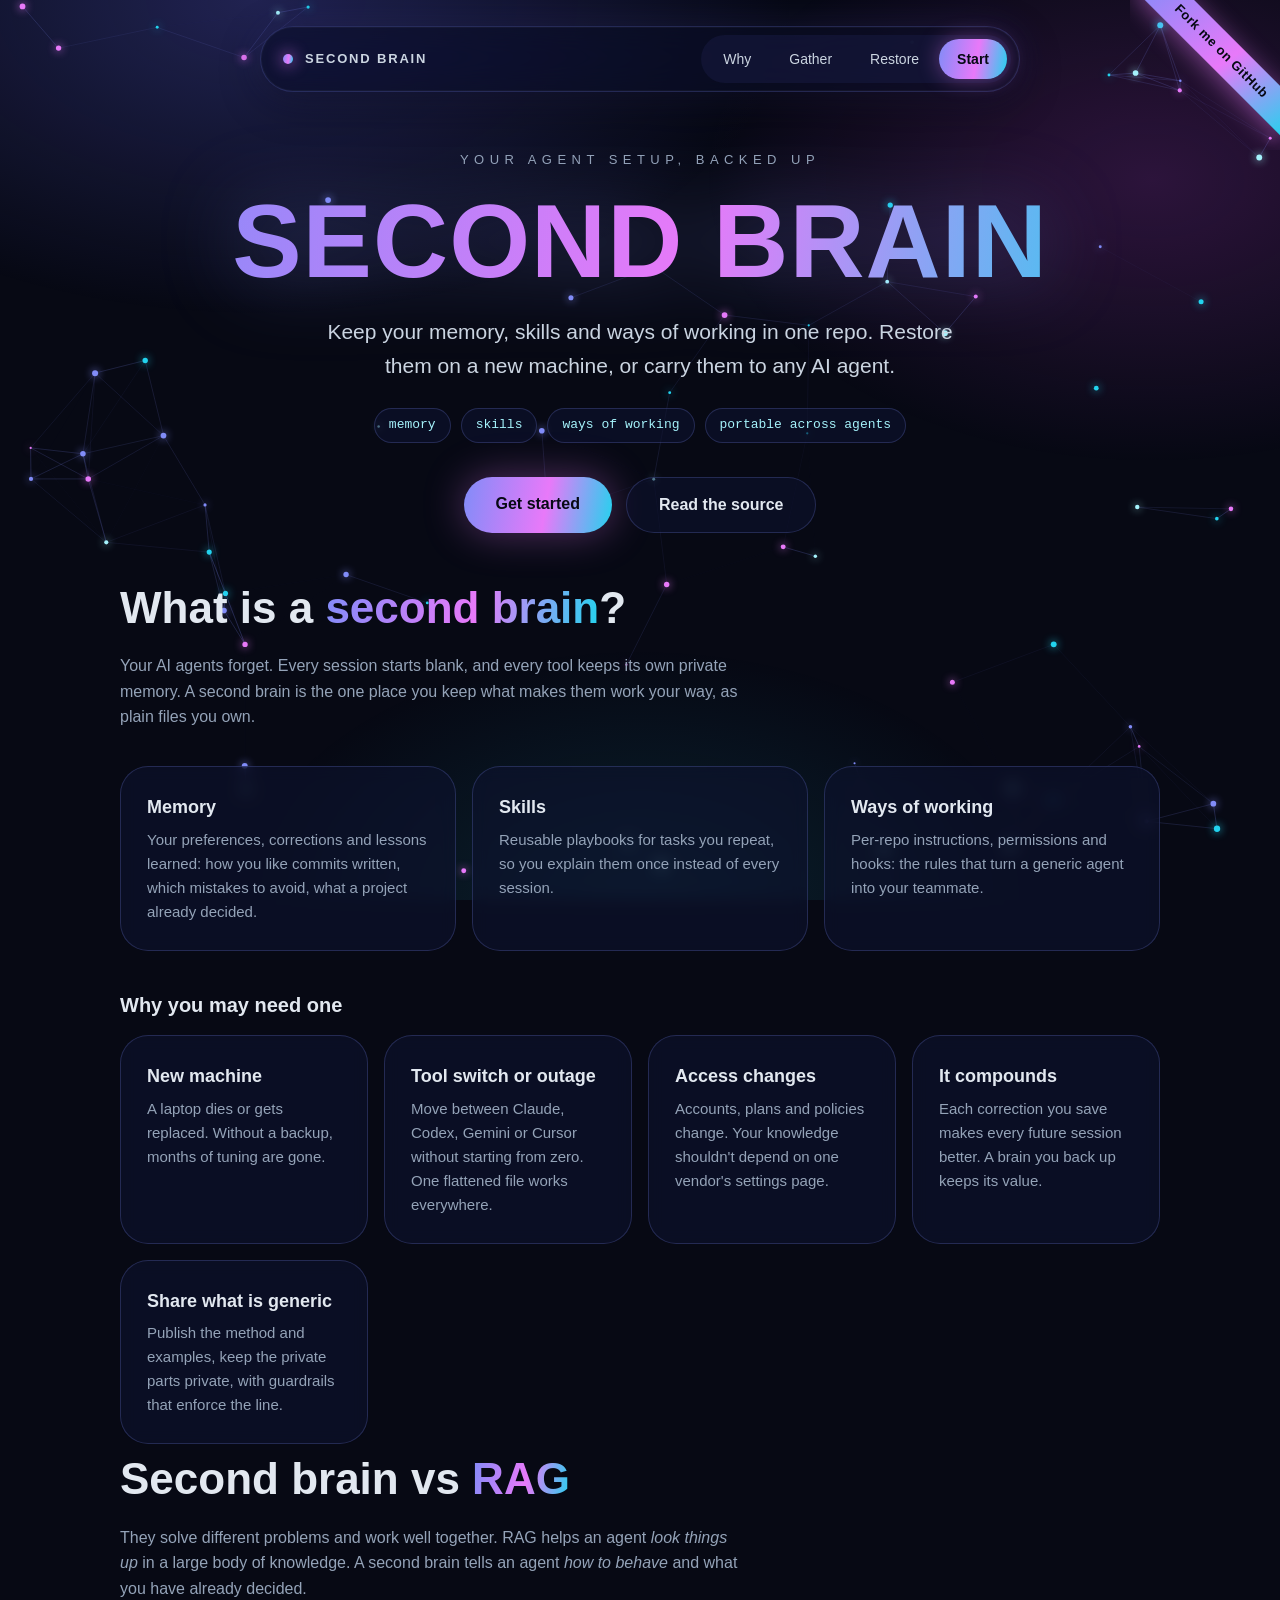
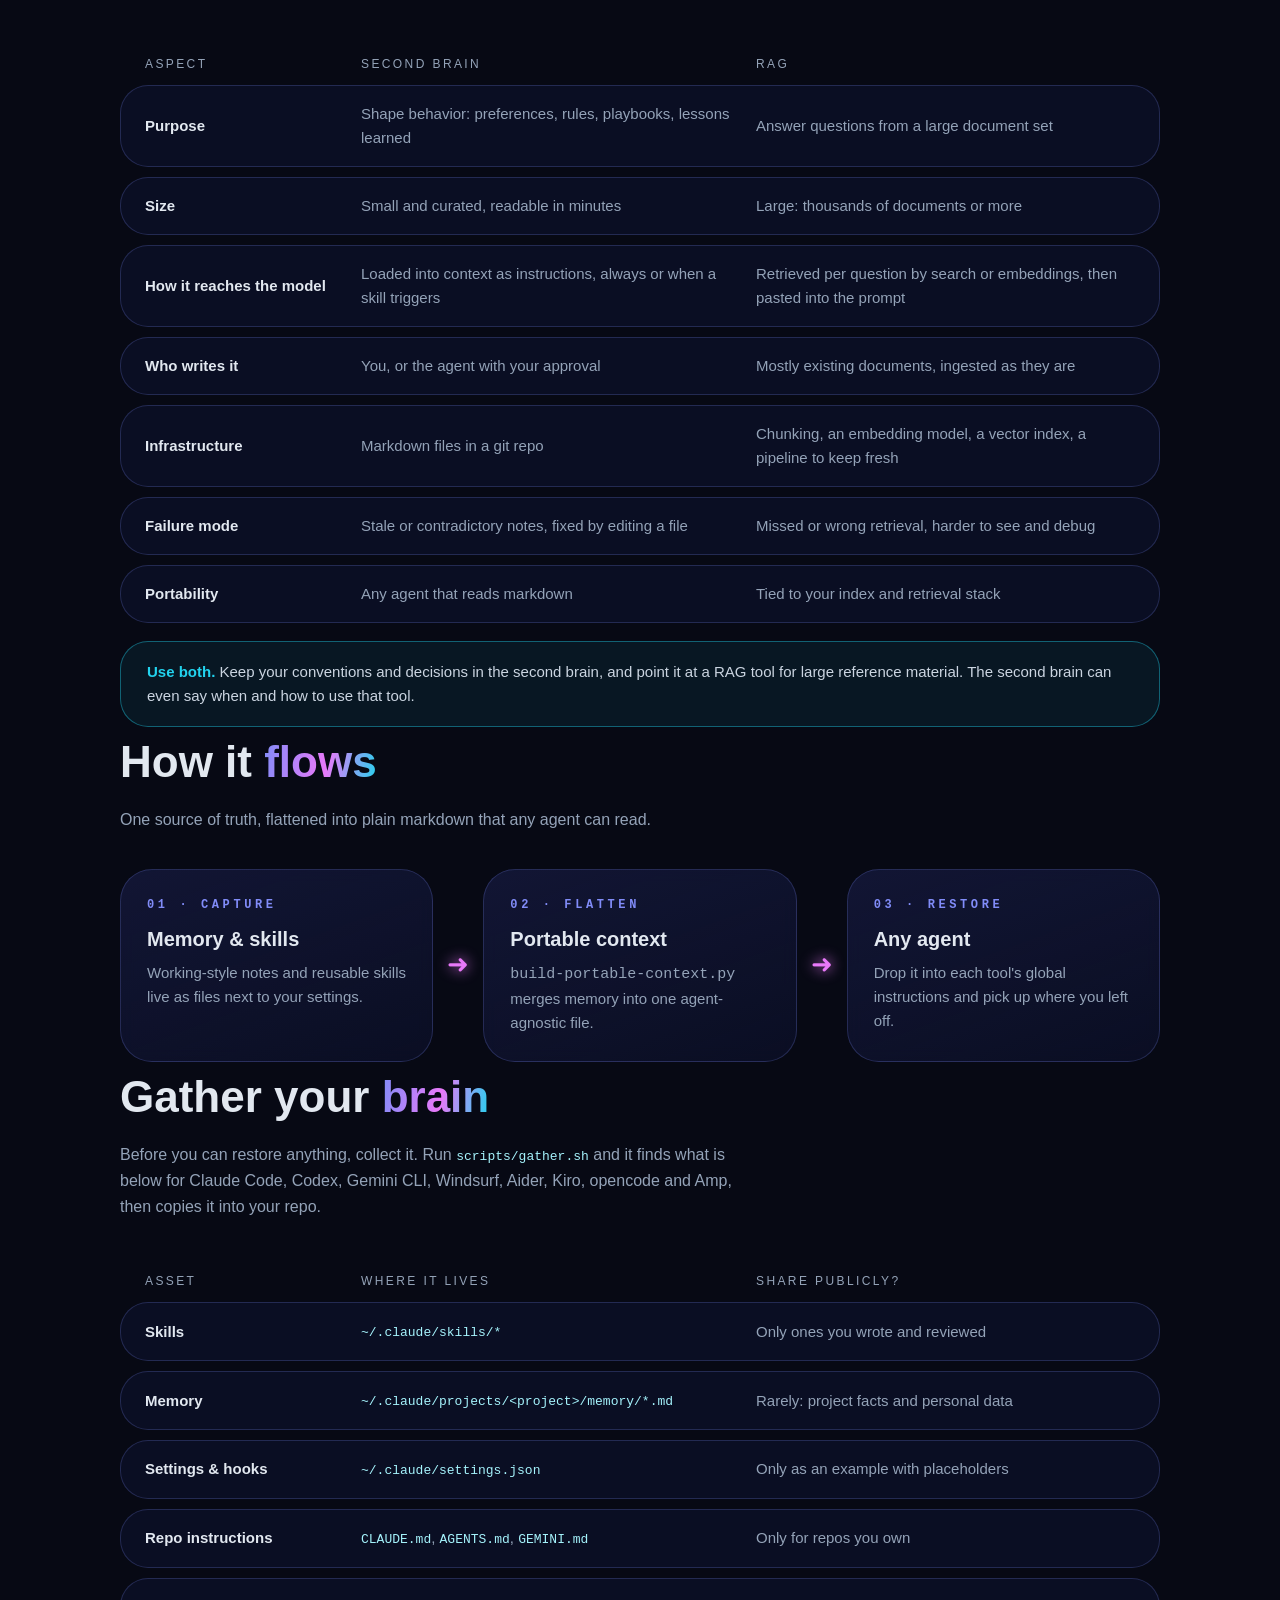
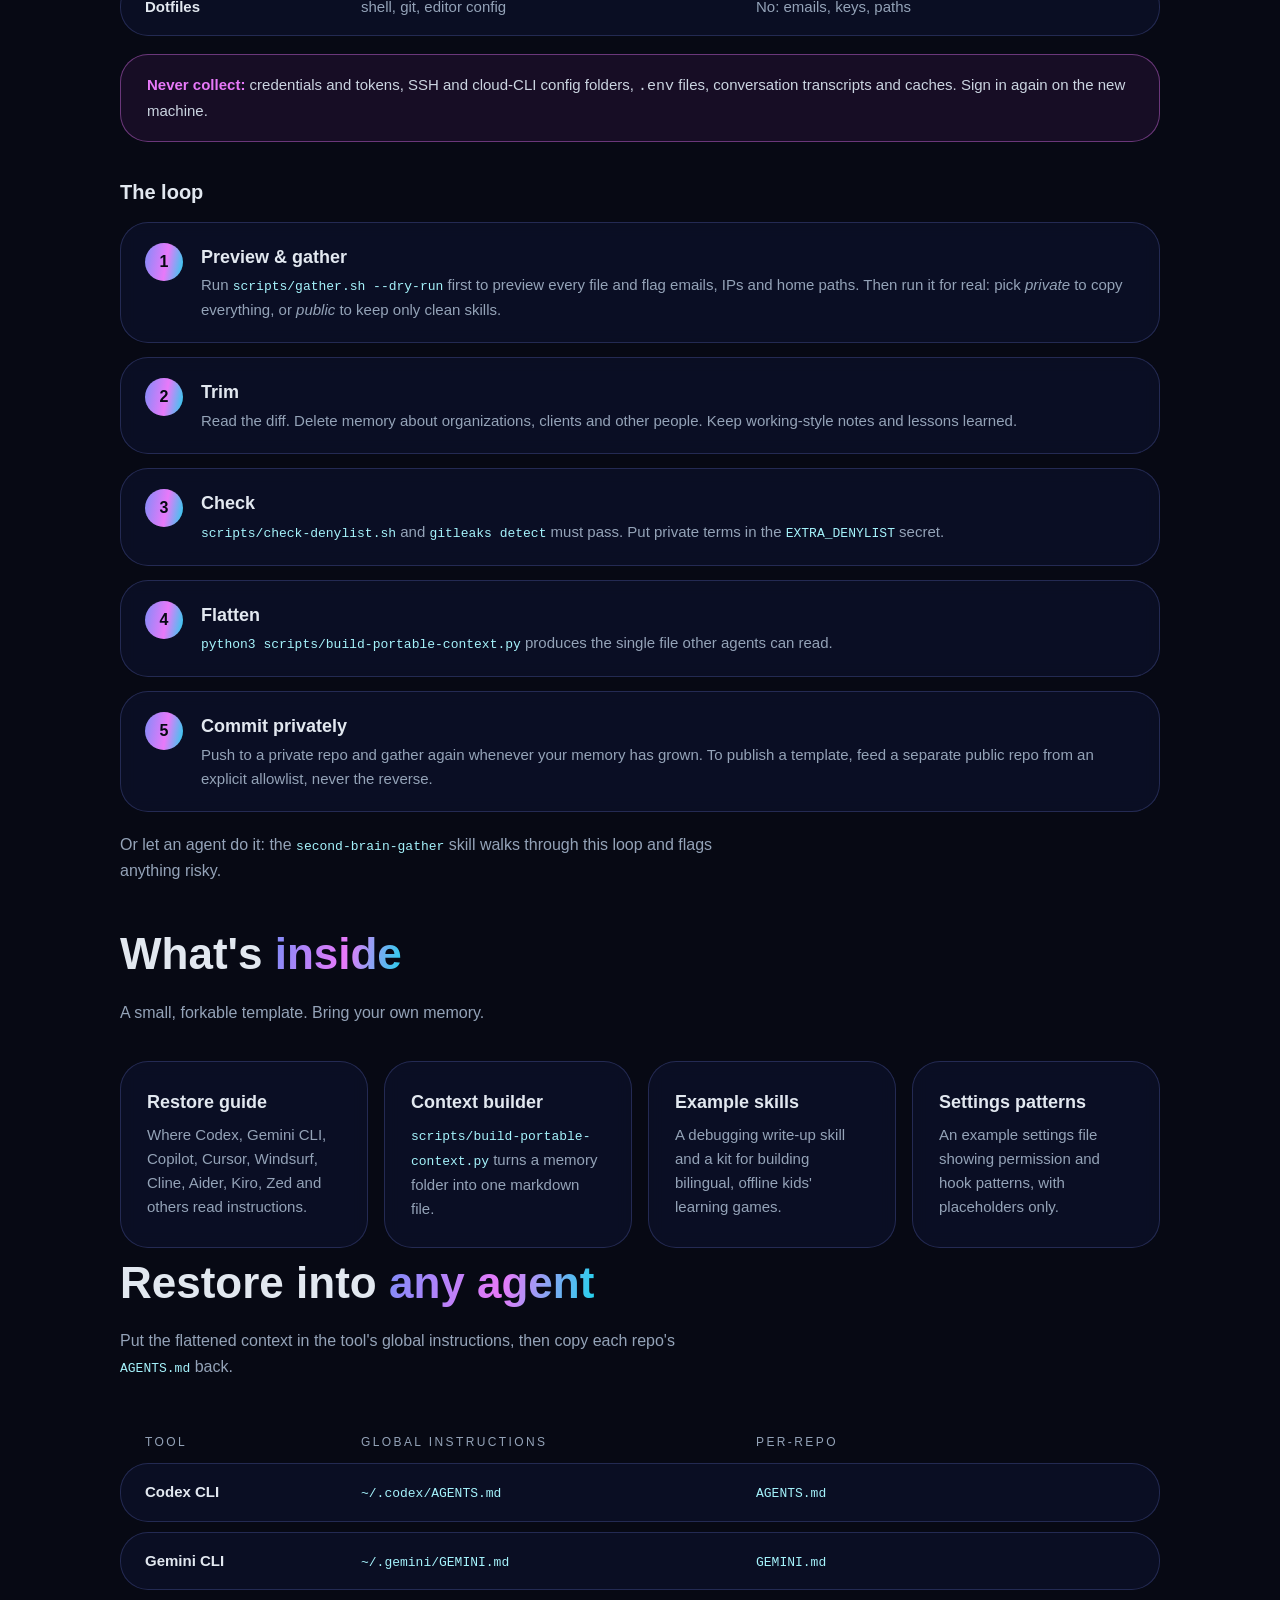
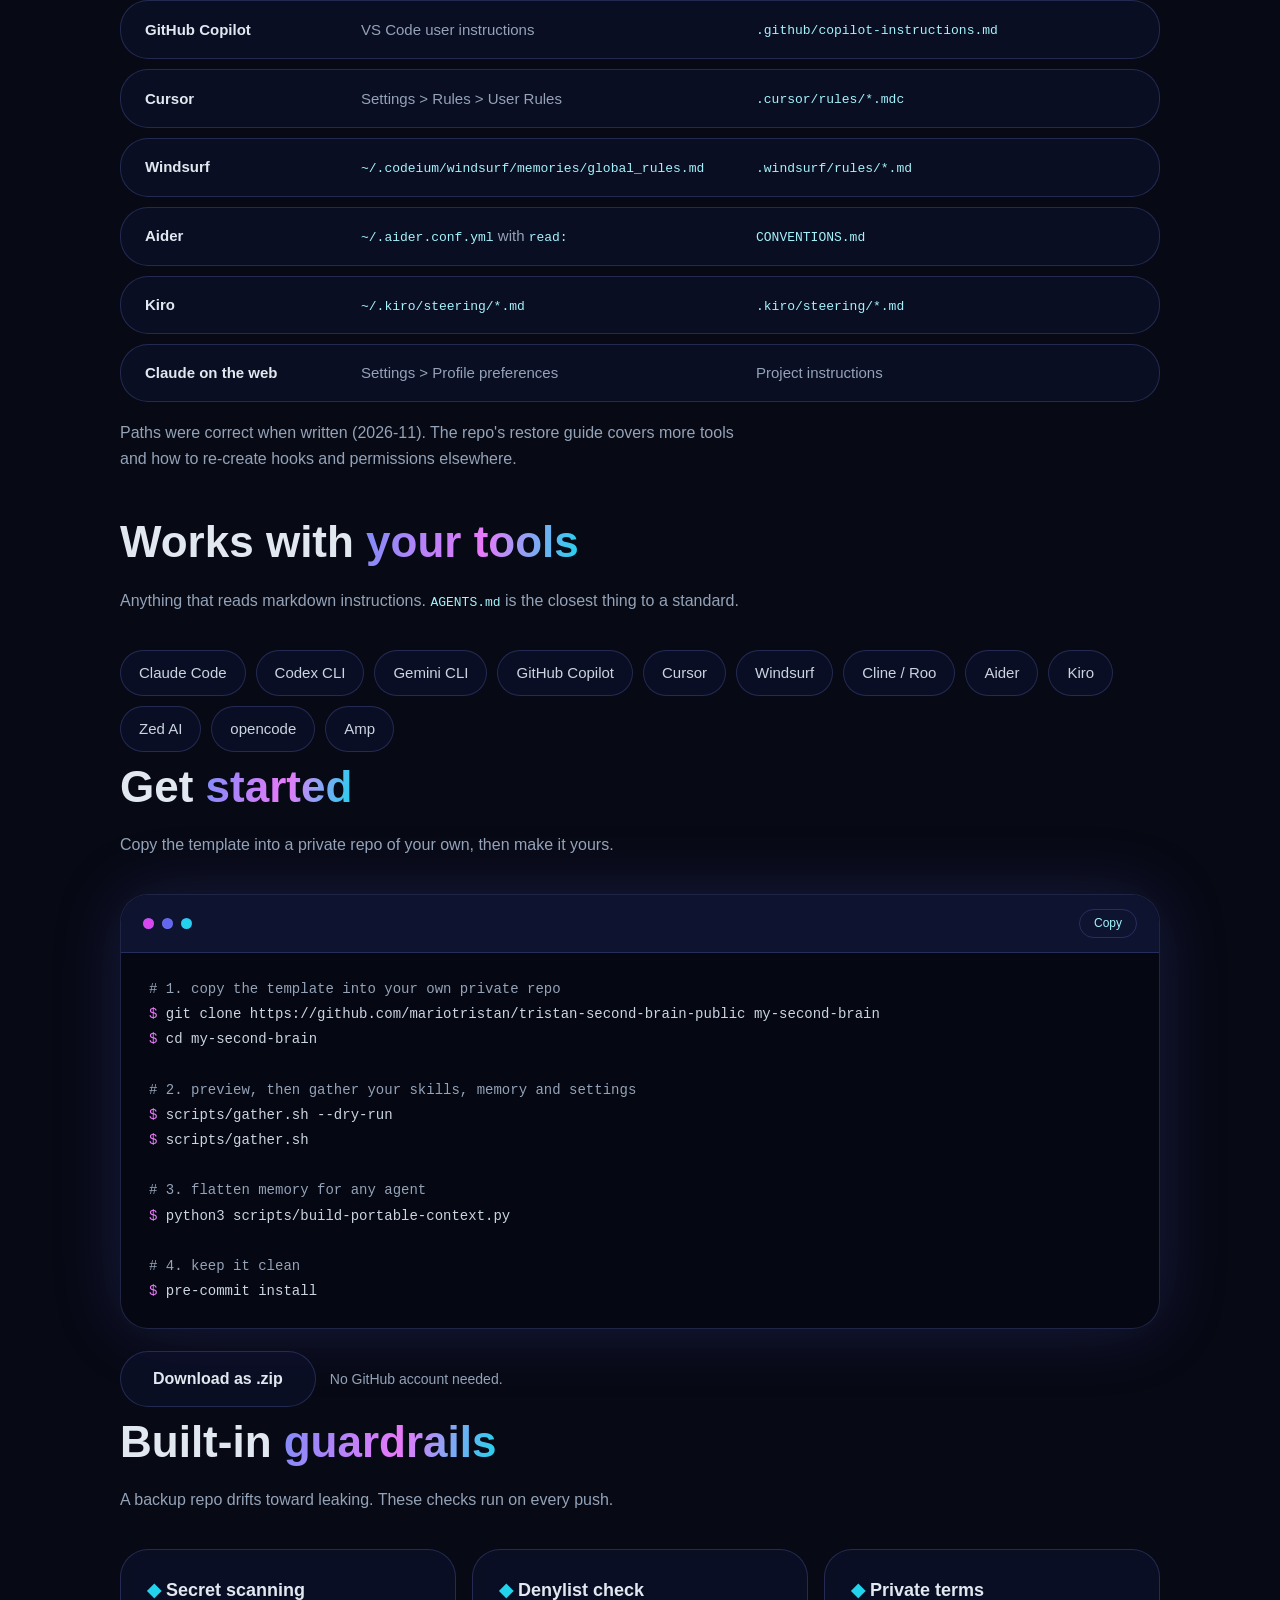
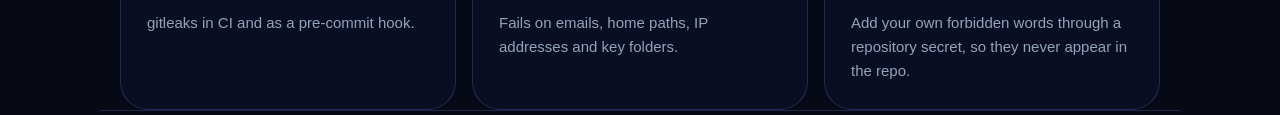
==== docs/index.html @ 106b53ff "Document second brain vs RAG Co-Authored-By: Claude Sonnet 5.5 <noreply@anthropic.com>" ====
<!doctype html>
<html lang="en">
<head>
<meta charset="utf-8">
<meta name="viewport" content="width=device-width, initial-scale=1">
<title>Second Brain</title>
<meta name="description" content="Back up and restore your AI-agent setup, and carry your memory, skills and ways of working across any agent.">
<link rel="icon" href="logo.svg">
<style>
:root{
  --bg:#070914; --panel:#0e1330; --panel-2:#14183a; --line:rgba(129,140,248,.22);
  --text:#e2e8f0; --muted:#94a3b8; --soft:#cbd5e1;
  --indigo:#818cf8; --indigo-d:#6366f1; --fuchsia:#e879f9; --fuchsia-d:#d946ef;
  --cyan:#22d3ee; --ice:#a5f3fc;
  --grad:linear-gradient(100deg,var(--indigo) 0%,var(--fuchsia) 55%,var(--cyan) 100%);
  --font:'SF Pro Display','Inter','Segoe UI',Helvetica,Arial,sans-serif;
  --mono:ui-monospace,'SF Mono','JetBrains Mono',Menlo,Consolas,monospace;
}
*{box-sizing:border-box;margin:0}
html{scroll-behavior:smooth;scroll-padding-top:96px}
body{background:var(--bg);color:var(--text);font-family:var(--font);line-height:1.6;overflow-x:hidden;-webkit-font-smoothing:antialiased}
#net{position:fixed;inset:0;width:100%;height:100%;z-index:0;pointer-events:none}
body::before{content:"";position:fixed;inset:0;z-index:0;pointer-events:none;
  background:radial-gradient(60% 50% at 20% 0%,rgba(99,102,241,.28),transparent 70%),
             radial-gradient(50% 45% at 90% 20%,rgba(217,70,239,.18),transparent 70%),
             radial-gradient(45% 40% at 50% 100%,rgba(34,211,238,.12),transparent 70%)}
main,header,footer{position:relative;z-index:1}
.wrap{max-width:1080px;margin:0 auto;padding:0 20px}
header.top{position:sticky;top:12px;z-index:30;padding:14px 20px 0;pointer-events:none}
nav{pointer-events:auto;max-width:760px;margin:0 auto;display:flex;justify-content:space-between;align-items:center;gap:8px;padding:8px 8px 8px 22px;
  border:1px solid var(--line);border-radius:999px;background:rgba(10,13,36,.62);backdrop-filter:blur(16px) saturate(1.4);-webkit-backdrop-filter:blur(16px) saturate(1.4);
  box-shadow:0 10px 40px rgba(0,0,0,.45),0 0 0 1px rgba(255,255,255,.03) inset,0 0 36px rgba(99,102,241,.18)}
nav .brand{display:flex;gap:12px;align-items:center;font-weight:700;letter-spacing:.14em;font-size:13px;color:var(--soft);text-decoration:none;text-transform:uppercase;white-space:nowrap}
nav .brand i{width:10px;height:10px;border-radius:50%;background:var(--grad);box-shadow:0 0 16px var(--fuchsia)}
nav .links{display:flex;gap:2px;align-items:center;padding:4px;border-radius:999px;background:rgba(20,24,58,.7)}
nav .links a{position:relative;font-size:14px;font-weight:500;color:var(--soft);text-decoration:none;padding:9px 18px;border-radius:999px;transition:color .2s,background .2s}
nav .links a:hover{color:var(--ice);background:rgba(129,140,248,.14)}
nav .links a[aria-current="true"]{color:#070914;font-weight:700;background:var(--grad);box-shadow:0 0 22px rgba(232,121,249,.4)}
.ribbon{position:absolute;top:0;right:0;width:150px;height:150px;overflow:hidden;z-index:40;pointer-events:none}
.ribbon a{pointer-events:auto;position:absolute;top:34px;right:-46px;width:210px;text-align:center;transform:rotate(45deg);padding:7px 0;
  background:var(--grad);color:#070914;font-size:13px;font-weight:800;letter-spacing:.04em;text-decoration:none;box-shadow:0 4px 24px rgba(232,121,249,.45);transition:filter .2s}
.ribbon a:hover{filter:brightness(1.12)}
.ribbon a:focus-visible{outline-offset:-4px}
@media (max-width:760px){.ribbon{width:110px;height:110px}.ribbon a{top:24px;right:-44px;width:160px;font-size:11px;padding:5px 0}
  header.top{padding-top:62px;top:8px}nav{padding-left:14px}nav .brand span{display:none}nav .links a{padding:8px 11px;font-size:13px}}
.hero{padding:70px 0 40px;text-align:center}
.eyebrow{font-size:13px;letter-spacing:.42em;color:var(--muted);text-transform:uppercase;font-weight:500}
h1{font-size:clamp(44px,9vw,104px);line-height:1;font-weight:800;letter-spacing:.01em;margin:18px 0 22px;
  background:var(--grad);-webkit-background-clip:text;background-clip:text;color:transparent;text-transform:uppercase;
  filter:drop-shadow(0 0 40px rgba(129,140,248,.35))}
.lede{max-width:640px;margin:0 auto;font-size:clamp(17px,2.2vw,21px);color:var(--soft)}
.chips{display:flex;flex-wrap:wrap;gap:10px;justify-content:center;margin:26px 0 34px}
.chips span{font-family:var(--mono);font-size:13px;color:var(--ice);padding:6px 14px;border:1px solid var(--line);border-radius:999px;background:rgba(14,19,48,.6)}
.btns{display:flex;gap:14px;justify-content:center;flex-wrap:wrap}
.btn{display:inline-block;padding:14px 32px;border-radius:999px;font-weight:700;text-decoration:none;font-size:16px;transition:.2s}
.btn.primary{background:var(--grad);color:#070914;box-shadow:0 0 40px rgba(232,121,249,.35)}
.btn.primary:hover{transform:translateY(-2px);box-shadow:0 0 60px rgba(232,121,249,.55)}
.btn.ghost{border:1px solid var(--line);color:var(--text);background:rgba(14,19,48,.55)}
.btn.ghost:hover{border-color:var(--indigo);transform:translateY(-2px)}
section{padding:70px 0}
h2{font-size:clamp(28px,4.5vw,44px);font-weight:800;margin-bottom:10px}
h2 em{font-style:normal;background:var(--grad);-webkit-background-clip:text;background-clip:text;color:transparent}
.sub{color:var(--muted);max-width:620px;margin-bottom:36px}
.flow{display:grid;grid-template-columns:1fr auto 1fr auto 1fr;gap:14px;align-items:stretch}
.node{padding:26px;border:1px solid var(--line);border-radius:32px;background:linear-gradient(160deg,rgba(20,24,58,.85),rgba(14,19,48,.55));backdrop-filter:blur(8px);position:relative}
.node b{display:block;font-size:12px;letter-spacing:.3em;color:var(--indigo);margin-bottom:8px;font-family:var(--mono)}
.node h3{font-size:20px;margin-bottom:6px}
.node p{color:var(--muted);font-size:15px}
.arrow{align-self:center;color:var(--fuchsia);font-size:26px;text-shadow:0 0 14px var(--fuchsia)}
.grid{display:grid;grid-template-columns:repeat(auto-fit,minmax(240px,1fr));gap:16px}
.card{padding:26px;border:1px solid var(--line);border-radius:28px;background:rgba(14,19,48,.6);backdrop-filter:blur(8px);transition:.25s;position:relative;overflow:hidden}
.card::after{content:"";position:absolute;inset:0;background:radial-gradient(240px 120px at var(--mx,50%) var(--my,0%),rgba(232,121,249,.16),transparent 70%);opacity:0;transition:.25s}
.card:hover{transform:translateY(-4px);border-color:rgba(232,121,249,.5)}
.card:hover::after{opacity:1}
.card h3{font-size:18px;margin-bottom:6px}
.card p{color:var(--muted);font-size:15px;position:relative;z-index:1}
.card code{font-family:var(--mono);font-size:13px;color:var(--ice)}
.agents{display:flex;flex-wrap:wrap;gap:10px}
.agents span{padding:10px 18px;border-radius:999px;border:1px solid var(--line);background:rgba(14,19,48,.6);font-size:15px;color:var(--soft);transition:.2s}
.agents span:hover{border-color:var(--cyan);color:var(--ice);box-shadow:0 0 22px rgba(34,211,238,.25)}
.term{border:1px solid var(--line);border-radius:28px;background:#050712;overflow:hidden;box-shadow:0 0 70px rgba(99,102,241,.2)}
.term .bar{display:flex;gap:8px;align-items:center;padding:14px 22px;border-bottom:1px solid var(--line);background:var(--panel)}
.term .bar i{width:11px;height:11px;border-radius:50%;background:var(--panel-2);border:1px solid var(--line)}
.term .bar i:nth-child(1){background:var(--fuchsia-d)}.term .bar i:nth-child(2){background:var(--indigo-d)}.term .bar i:nth-child(3){background:var(--cyan)}
.term .bar button{margin-left:auto;font:inherit;font-size:12px;color:var(--ice);background:none;border:1px solid var(--line);border-radius:999px;padding:4px 14px;cursor:pointer}
.term .bar button:hover{border-color:var(--cyan)}
pre{font-family:var(--mono);font-size:14px;padding:24px 28px;overflow-x:auto;color:var(--soft);line-height:1.8}
pre .c{color:#94a3b8}pre .p{color:var(--fuchsia);user-select:none}
.guard{display:grid;grid-template-columns:repeat(auto-fit,minmax(220px,1fr));gap:16px}
.guard .card h3::before{content:"◆ ";color:var(--cyan)}
.steps{display:grid;gap:14px;counter-reset:s}
.step{display:flex;gap:18px;align-items:flex-start;padding:20px 24px;border:1px solid var(--line);border-radius:28px;background:rgba(14,19,48,.6);backdrop-filter:blur(8px)}
.step::before{counter-increment:s;content:counter(s);flex:none;width:38px;height:38px;border-radius:50%;display:grid;place-items:center;font-weight:800;color:#070914;background:var(--grad)}
.step h3{font-size:18px;margin-bottom:2px}.step p{color:var(--muted);font-size:15px}
.step code,.rows code,.sub code{font-family:var(--mono);font-size:13px;color:var(--ice)}
.rows{display:grid;gap:10px}
.row{display:grid;grid-template-columns:200px 1fr 1fr;gap:16px;padding:16px 24px;border:1px solid var(--line);border-radius:28px;background:rgba(14,19,48,.55);font-size:15px;align-items:center}
.row.head{background:none;border-color:transparent;color:var(--muted);font-size:12px;letter-spacing:.2em;text-transform:uppercase;padding-bottom:0}
.row b{color:var(--text)}.row span{color:var(--muted)}
.never{margin-top:18px;padding:18px 26px;border-radius:28px;border:1px solid rgba(232,121,249,.4);background:rgba(217,70,239,.08);color:var(--soft);font-size:15px}
.never b{color:var(--fuchsia)}
.dl{margin-top:22px;display:flex;gap:14px;flex-wrap:wrap;align-items:center;color:var(--muted);font-size:14px}
@media (max-width:760px){.row{grid-template-columns:1fr;gap:4px}.row.head{display:none}}
a:focus-visible,button:focus-visible,pre:focus-visible{outline:3px solid var(--ice);outline-offset:3px;border-radius:12px}
.skip{position:absolute;left:16px;top:-80px;z-index:10;padding:12px 22px;border-radius:999px;background:var(--ice);color:#070914;font-weight:700;text-decoration:none}
.skip:focus{top:16px}
.sr{position:absolute;width:1px;height:1px;overflow:hidden;clip:rect(0 0 0 0);white-space:nowrap}
@media (forced-colors:active){h1,h2 em,.btn.primary{background:none;color:CanvasText;-webkit-text-fill-color:currentColor;forced-color-adjust:auto}.btn,.card,.node,.step,.row,.term{border:1px solid CanvasText}}
footer{padding:50px 0 70px;text-align:center;color:var(--muted);font-size:14px;border-top:1px solid var(--line);margin-top:30px}
footer a{color:var(--ice)}
.reveal{opacity:0;transform:translateY(24px);transition:opacity .7s,transform .7s}
.reveal.in{opacity:1;transform:none}
@media (max-width:760px){.flow{grid-template-columns:1fr}.arrow{transform:rotate(90deg);justify-self:center}.hero{padding-top:40px}}
@media (prefers-reduced-motion:reduce){*{transition:none!important;animation:none!important}.reveal{opacity:1;transform:none}html{scroll-behavior:auto}}
</style>
<noscript><style>.reveal{opacity:1;transform:none}</style></noscript>
</head>
<body>
<a class="skip" href="#top">Skip to content</a>
<canvas id="net" aria-hidden="true"></canvas>

<div class="ribbon"><a href="https://github.com/mariotristan/tristan-second-brain-public" aria-label="Fork me on GitHub">Fork me on GitHub</a></div>
<header class="top">
  <nav aria-label="Primary">
    <a class="brand" href="#top"><i></i><span>Second Brain</span></a>
    <div class="links"><a href="#why">Why</a><a href="#gather">Gather</a><a href="#restore">Restore</a><a href="#start">Start</a></div>
  </nav>
</header>

<main id="top" tabindex="-1">
  <div class="wrap hero">
    <div class="eyebrow">Your agent setup, backed up</div>
    <h1>Second Brain</h1>
    <p class="lede">Keep your memory, skills and ways of working in one repo. Restore them on a new machine, or carry them to any AI agent.</p>
    <div class="chips"><span>memory</span><span>skills</span><span>ways of working</span><span>portable across agents</span></div>
    <div class="btns">
      <a class="btn primary" href="#start">Get started</a>
      <a class="btn ghost" href="https://github.com/mariotristan/tristan-second-brain-public">Read the source</a>
    </div>
  </div>

  <section class="wrap reveal" id="why" aria-labelledby="h-1">
    <h2 id="h-1">What is a <em>second brain</em>?</h2>
    <p class="sub">Your AI agents forget. Every session starts blank, and every tool keeps its own private memory. A second brain is the one place you keep what makes them work your way, as plain files you own.</p>
    <div class="grid">
      <div class="card"><h3>Memory</h3><p>Your preferences, corrections and lessons learned: how you like commits written, which mistakes to avoid, what a project already decided.</p></div>
      <div class="card"><h3>Skills</h3><p>Reusable playbooks for tasks you repeat, so you explain them once instead of every session.</p></div>
      <div class="card"><h3>Ways of working</h3><p>Per-repo instructions, permissions and hooks: the rules that turn a generic agent into your teammate.</p></div>
    </div>
    <h3 style="margin:38px 0 14px;font-size:20px">Why you may need one</h3>
    <div class="grid">
      <div class="card"><h3>New machine</h3><p>A laptop dies or gets replaced. Without a backup, months of tuning are gone.</p></div>
      <div class="card"><h3>Tool switch or outage</h3><p>Move between Claude, Codex, Gemini or Cursor without starting from zero. One flattened file works everywhere.</p></div>
      <div class="card"><h3>Access changes</h3><p>Accounts, plans and policies change. Your knowledge shouldn't depend on one vendor's settings page.</p></div>
      <div class="card"><h3>It compounds</h3><p>Each correction you save makes every future session better. A brain you back up keeps its value.</p></div>
      <div class="card"><h3>Share what is generic</h3><p>Publish the method and examples, keep the private parts private, with guardrails that enforce the line.</p></div>
    </div>
  </section>

  <section class="wrap reveal" id="rag" aria-labelledby="h-rag">
    <h2 id="h-rag">Second brain vs <em>RAG</em></h2>
    <p class="sub">They solve different problems and work well together. RAG helps an agent <em>look things up</em> in a large body of knowledge. A second brain tells an agent <em>how to behave</em> and what you have already decided.</p>
    <div class="rows" role="table" aria-label="Second brain compared with RAG">
      <div class="row head" role="row"><div role="columnheader">Aspect</div><div role="columnheader">Second brain</div><div role="columnheader">RAG</div></div>
      <div class="row" role="row"><b role="cell">Purpose</b><span role="cell">Shape behavior: preferences, rules, playbooks, lessons learned</span><span role="cell">Answer questions from a large document set</span></div>
      <div class="row" role="row"><b role="cell">Size</b><span role="cell">Small and curated, readable in minutes</span><span role="cell">Large: thousands of documents or more</span></div>
      <div class="row" role="row"><b role="cell">How it reaches the model</b><span role="cell">Loaded into context as instructions, always or when a skill triggers</span><span role="cell">Retrieved per question by search or embeddings, then pasted into the prompt</span></div>
      <div class="row" role="row"><b role="cell">Who writes it</b><span role="cell">You, or the agent with your approval</span><span role="cell">Mostly existing documents, ingested as they are</span></div>
      <div class="row" role="row"><b role="cell">Infrastructure</b><span role="cell">Markdown files in a git repo</span><span role="cell">Chunking, an embedding model, a vector index, a pipeline to keep fresh</span></div>
      <div class="row" role="row"><b role="cell">Failure mode</b><span role="cell">Stale or contradictory notes, fixed by editing a file</span><span role="cell">Missed or wrong retrieval, harder to see and debug</span></div>
      <div class="row" role="row"><b role="cell">Portability</b><span role="cell">Any agent that reads markdown</span><span role="cell">Tied to your index and retrieval stack</span></div>
    </div>
    <div class="never" style="border-color:rgba(34,211,238,.4);background:rgba(34,211,238,.07)"><b style="color:var(--cyan)">Use both.</b> Keep your conventions and decisions in the second brain, and point it at a RAG tool for large reference material. The second brain can even say when and how to use that tool.</div>
  </section>

  <section class="wrap reveal" aria-labelledby="h-2">
    <h2 id="h-2">How it <em>flows</em></h2>
    <p class="sub">One source of truth, flattened into plain markdown that any agent can read.</p>
    <div class="flow">
      <div class="node"><b>01 · CAPTURE</b><h3>Memory &amp; skills</h3><p>Working-style notes and reusable skills live as files next to your settings.</p></div>
      <div class="arrow" aria-hidden="true">➜</div>
      <div class="node"><b>02 · FLATTEN</b><h3>Portable context</h3><p><code>build-portable-context.py</code> merges memory into one agent-agnostic file.</p></div>
      <div class="arrow" aria-hidden="true">➜</div>
      <div class="node"><b>03 · RESTORE</b><h3>Any agent</h3><p>Drop it into each tool's global instructions and pick up where you left off.</p></div>
    </div>
  </section>

  <section class="wrap reveal" id="gather" aria-labelledby="h-3">
    <h2 id="h-3">Gather your <em>brain</em></h2>
    <p class="sub">Before you can restore anything, collect it. Run <code>scripts/gather.sh</code> and it finds what is below for Claude Code, Codex, Gemini CLI, Windsurf, Aider, Kiro, opencode and Amp, then copies it into your repo.</p>
    <div class="rows" role="table" aria-label="What to collect, where it lives, and whether to share it">
      <div class="row head" role="row"><div role="columnheader">Asset</div><div role="columnheader">Where it lives</div><div role="columnheader">Share publicly?</div></div>
      <div class="row" role="row"><b role="cell">Skills</b><span role="cell"><code>~/.claude/skills/*</code></span><span role="cell">Only ones you wrote and reviewed</span></div>
      <div class="row" role="row"><b role="cell">Memory</b><span role="cell"><code>~/.claude/projects/&lt;project&gt;/memory/*.md</code></span><span role="cell">Rarely: project facts and personal data</span></div>
      <div class="row" role="row"><b role="cell">Settings &amp; hooks</b><span role="cell"><code>~/.claude/settings.json</code></span><span role="cell">Only as an example with placeholders</span></div>
      <div class="row" role="row"><b role="cell">Repo instructions</b><span role="cell"><code>CLAUDE.md</code>, <code>AGENTS.md</code>, <code>GEMINI.md</code></span><span role="cell">Only for repos you own</span></div>
      <div class="row" role="row"><b role="cell">Dotfiles</b><span role="cell">shell, git, editor config</span><span role="cell">No: emails, keys, paths</span></div>
    </div>
    <div class="never"><b>Never collect:</b> credentials and tokens, SSH and cloud-CLI config folders, <code>.env</code> files, conversation transcripts and caches. Sign in again on the new machine.</div>
    <h3 style="margin:34px 0 14px;font-size:20px">The loop</h3>
    <div class="steps">
      <div class="step"><div><h3>Preview &amp; gather</h3><p>Run <code>scripts/gather.sh --dry-run</code> first to preview every file and flag emails, IPs and home paths. Then run it for real: pick <em>private</em> to copy everything, or <em>public</em> to keep only clean skills.</p></div></div>
      <div class="step"><div><h3>Trim</h3><p>Read the diff. Delete memory about organizations, clients and other people. Keep working-style notes and lessons learned.</p></div></div>
      <div class="step"><div><h3>Check</h3><p><code>scripts/check-denylist.sh</code> and <code>gitleaks detect</code> must pass. Put private terms in the <code>EXTRA_DENYLIST</code> secret.</p></div></div>
      <div class="step"><div><h3>Flatten</h3><p><code>python3 scripts/build-portable-context.py</code> produces the single file other agents can read.</p></div></div>
      <div class="step"><div><h3>Commit privately</h3><p>Push to a private repo and gather again whenever your memory has grown. To publish a template, feed a separate public repo from an explicit allowlist, never the reverse.</p></div></div>
    </div>
    <p class="sub" style="margin-top:20px">Or let an agent do it: the <code>second-brain-gather</code> skill walks through this loop and flags anything risky.</p>
  </section>

  <section class="wrap reveal" aria-labelledby="h-4">
    <h2 id="h-4">What's <em>inside</em></h2>
    <p class="sub">A small, forkable template. Bring your own memory.</p>
    <div class="grid">
      <div class="card"><h3>Restore guide</h3><p>Where Codex, Gemini CLI, Copilot, Cursor, Windsurf, Cline, Aider, Kiro, Zed and others read instructions.</p></div>
      <div class="card"><h3>Context builder</h3><p><code>scripts/build-portable-context.py</code> turns a memory folder into one markdown file.</p></div>
      <div class="card"><h3>Example skills</h3><p>A debugging write-up skill and a kit for building bilingual, offline kids' learning games.</p></div>
      <div class="card"><h3>Settings patterns</h3><p>An example settings file showing permission and hook patterns, with placeholders only.</p></div>
    </div>
  </section>

  <section class="wrap reveal" id="restore" aria-labelledby="h-5">
    <h2 id="h-5">Restore into <em>any agent</em></h2>
    <p class="sub">Put the flattened context in the tool's global instructions, then copy each repo's <code>AGENTS.md</code> back.</p>
    <div class="rows" role="table" aria-label="Where each tool reads instructions">
      <div class="row head" role="row"><div role="columnheader">Tool</div><div role="columnheader">Global instructions</div><div role="columnheader">Per-repo</div></div>
      <div class="row" role="row"><b role="cell">Codex CLI</b><span role="cell"><code>~/.codex/AGENTS.md</code></span><span role="cell"><code>AGENTS.md</code></span></div>
      <div class="row" role="row"><b role="cell">Gemini CLI</b><span role="cell"><code>~/.gemini/GEMINI.md</code></span><span role="cell"><code>GEMINI.md</code></span></div>
      <div class="row" role="row"><b role="cell">GitHub Copilot</b><span role="cell">VS Code user instructions</span><span role="cell"><code>.github/copilot-instructions.md</code></span></div>
      <div class="row" role="row"><b role="cell">Cursor</b><span role="cell">Settings &gt; Rules &gt; User Rules</span><span role="cell"><code>.cursor/rules/*.mdc</code></span></div>
      <div class="row" role="row"><b role="cell">Windsurf</b><span role="cell"><code>~/.codeium/windsurf/memories/global_rules.md</code></span><span role="cell"><code>.windsurf/rules/*.md</code></span></div>
      <div class="row" role="row"><b role="cell">Aider</b><span role="cell"><code>~/.aider.conf.yml</code> with <code>read:</code></span><span role="cell"><code>CONVENTIONS.md</code></span></div>
      <div class="row" role="row"><b role="cell">Kiro</b><span role="cell"><code>~/.kiro/steering/*.md</code></span><span role="cell"><code>.kiro/steering/*.md</code></span></div>
      <div class="row" role="row"><b role="cell">Claude on the web</b><span role="cell">Settings &gt; Profile preferences</span><span role="cell">Project instructions</span></div>
    </div>
    <p class="sub" style="margin-top:18px">Paths were correct when written (2026-11). The repo's restore guide covers more tools and how to re-create hooks and permissions elsewhere.</p>
  </section>

  <section class="wrap reveal" aria-labelledby="h-6">
    <h2 id="h-6">Works with <em>your tools</em></h2>
    <p class="sub">Anything that reads markdown instructions. <code style="font-family:var(--mono);color:var(--ice)">AGENTS.md</code> is the closest thing to a standard.</p>
    <div class="agents">
      <span>Claude Code</span><span>Codex CLI</span><span>Gemini CLI</span><span>GitHub Copilot</span><span>Cursor</span><span>Windsurf</span><span>Cline / Roo</span><span>Aider</span><span>Kiro</span><span>Zed AI</span><span>opencode</span><span>Amp</span>
    </div>
  </section>

  <section class="wrap reveal" id="start" aria-labelledby="h-7">
    <h2 id="h-7">Get <em>started</em></h2>
    <p class="sub">Copy the template into a private repo of your own, then make it yours.</p>
    <div class="term">
      <div class="bar"><i></i><i></i><i></i><button id="copy" type="button" aria-label="Copy commands">Copy</button><span class="sr" id="copied" role="status" aria-live="polite"></span></div>
<pre id="cmds" tabindex="0" aria-label="Setup commands"><span class="c"># 1. copy the template into your own private repo</span>
<span class="p">$</span> git clone https://github.com/mariotristan/tristan-second-brain-public my-second-brain
<span class="p">$</span> cd my-second-brain

<span class="c"># 2. preview, then gather your skills, memory and settings</span>
<span class="p">$</span> scripts/gather.sh --dry-run
<span class="p">$</span> scripts/gather.sh

<span class="c"># 3. flatten memory for any agent</span>
<span class="p">$</span> python3 scripts/build-portable-context.py

<span class="c"># 4. keep it clean</span>
<span class="p">$</span> pre-commit install</pre>
    </div>
    <div class="dl"><a class="btn ghost" href="https://github.com/mariotristan/tristan-second-brain-public/archive/refs/heads/main.zip">Download as .zip</a> No GitHub account needed.</div>
  </section>

  <section class="wrap reveal" aria-labelledby="h-8">
    <h2 id="h-8">Built-in <em>guardrails</em></h2>
    <p class="sub">A backup repo drifts toward leaking. These checks run on every push.</p>
    <div class="guard">
      <div class="card"><h3>Secret scanning</h3><p>gitleaks in CI and as a pre-commit hook.</p></div>
      <div class="card"><h3>Denylist check</h3><p>Fails on emails, home paths, IP addresses and key folders.</p></div>
      <div class="card"><h3>Private terms</h3><p>Add your own forbidden words through a repository secret, so they never appear in the repo.</p></div>
    </div>
  </section>
</main>

<footer class="wrap">
  MIT licensed · <a href="https://github.com/mariotristan/tristan-second-brain-public">tristan-second-brain-public</a>
</footer>

<script>
(function(){
  var reduce=matchMedia('(prefers-reduced-motion: reduce)').matches;
  var cv=document.getElementById('net'),cx=cv.getContext('2d'),pts=[],W,H,mouse={x:-999,y:-999};
  var cols=['#818cf8','#e879f9','#22d3ee','#a5f3fc'];
  function size(){
    var d=Math.min(devicePixelRatio||1,2);W=innerWidth;H=innerHeight;
    cv.width=W*d;cv.height=H*d;cx.setTransform(d,0,0,d,0,0);
    var n=Math.round(Math.min(90,W*H/16000));pts=[];
    for(var i=0;i<n;i++)pts.push({x:Math.random()*W,y:Math.random()*H,vx:(Math.random()-.5)*.25,vy:(Math.random()-.5)*.25,r:1+Math.random()*2.2,c:cols[i%4]});
  }
  function draw(){
    cx.clearRect(0,0,W,H);
    for(var i=0;i<pts.length;i++){
      var a=pts[i];
      if(!reduce){a.x+=a.vx;a.y+=a.vy;if(a.x<0||a.x>W)a.vx*=-1;if(a.y<0||a.y>H)a.vy*=-1;}
      for(var j=i+1;j<pts.length;j++){
        var b=pts[j],dx=a.x-b.x,dy=a.y-b.y,d=dx*dx+dy*dy;
        if(d<16000){cx.strokeStyle='rgba(129,140,248,'+(0.22*(1-d/16000))+')';cx.lineWidth=1;cx.beginPath();cx.moveTo(a.x,a.y);cx.lineTo(b.x,b.y);cx.stroke();}
      }
      var mx=a.x-mouse.x,my=a.y-mouse.y,md=mx*mx+my*my;
      if(md<22000){cx.strokeStyle='rgba(232,121,249,'+(0.5*(1-md/22000))+')';cx.beginPath();cx.moveTo(a.x,a.y);cx.lineTo(mouse.x,mouse.y);cx.stroke();}
      cx.fillStyle=a.c;cx.shadowColor=a.c;cx.shadowBlur=8;cx.beginPath();cx.arc(a.x,a.y,a.r,0,6.283);cx.fill();cx.shadowBlur=0;
    }
    if(!reduce)requestAnimationFrame(draw);
  }
  addEventListener('resize',function(){size();if(reduce)draw();});
  addEventListener('pointermove',function(e){mouse.x=e.clientX;mouse.y=e.clientY;});
  size();draw();

  var io=new IntersectionObserver(function(es){es.forEach(function(e){if(e.isIntersecting){e.target.classList.add('in');io.unobserve(e.target);}});},{threshold:.12});
  document.querySelectorAll('.reveal').forEach(function(el){io.observe(el);});

  document.querySelectorAll('.card').forEach(function(c){
    c.addEventListener('pointermove',function(e){var r=c.getBoundingClientRect();c.style.setProperty('--mx',(e.clientX-r.left)+'px');c.style.setProperty('--my',(e.clientY-r.top)+'px');});
  });

  var navLinks=[].slice.call(document.querySelectorAll('nav .links a'));
  var spy=new IntersectionObserver(function(es){es.forEach(function(e){
    if(e.isIntersecting){navLinks.forEach(function(a){if(a.getAttribute('href')==='#'+e.target.id)a.setAttribute('aria-current','true');else a.removeAttribute('aria-current');});}
  });},{rootMargin:'-40% 0px -55% 0px'});
  navLinks.forEach(function(a){var t=document.querySelector(a.getAttribute('href'));if(t)spy.observe(t);});

  var btn=document.getElementById('copy'),live=document.getElementById('copied');
  function say(t){btn.textContent=t==='Copied'?'Copied':'Copy';live.textContent=t==='Copied'?'Commands copied':'Select the commands to copy them';}
  btn.addEventListener('click',function(){
    var t=document.getElementById('cmds').innerText.split('\n').filter(function(l){return /^\$ /.test(l);}).map(function(l){return l.slice(2);}).join('\n');
    (navigator.clipboard?navigator.clipboard.writeText(t):Promise.reject()).then(function(){say('Copied');setTimeout(function(){say('');},1500);},function(){say('fail');});
  });
})();
</script>
</body>
</html>
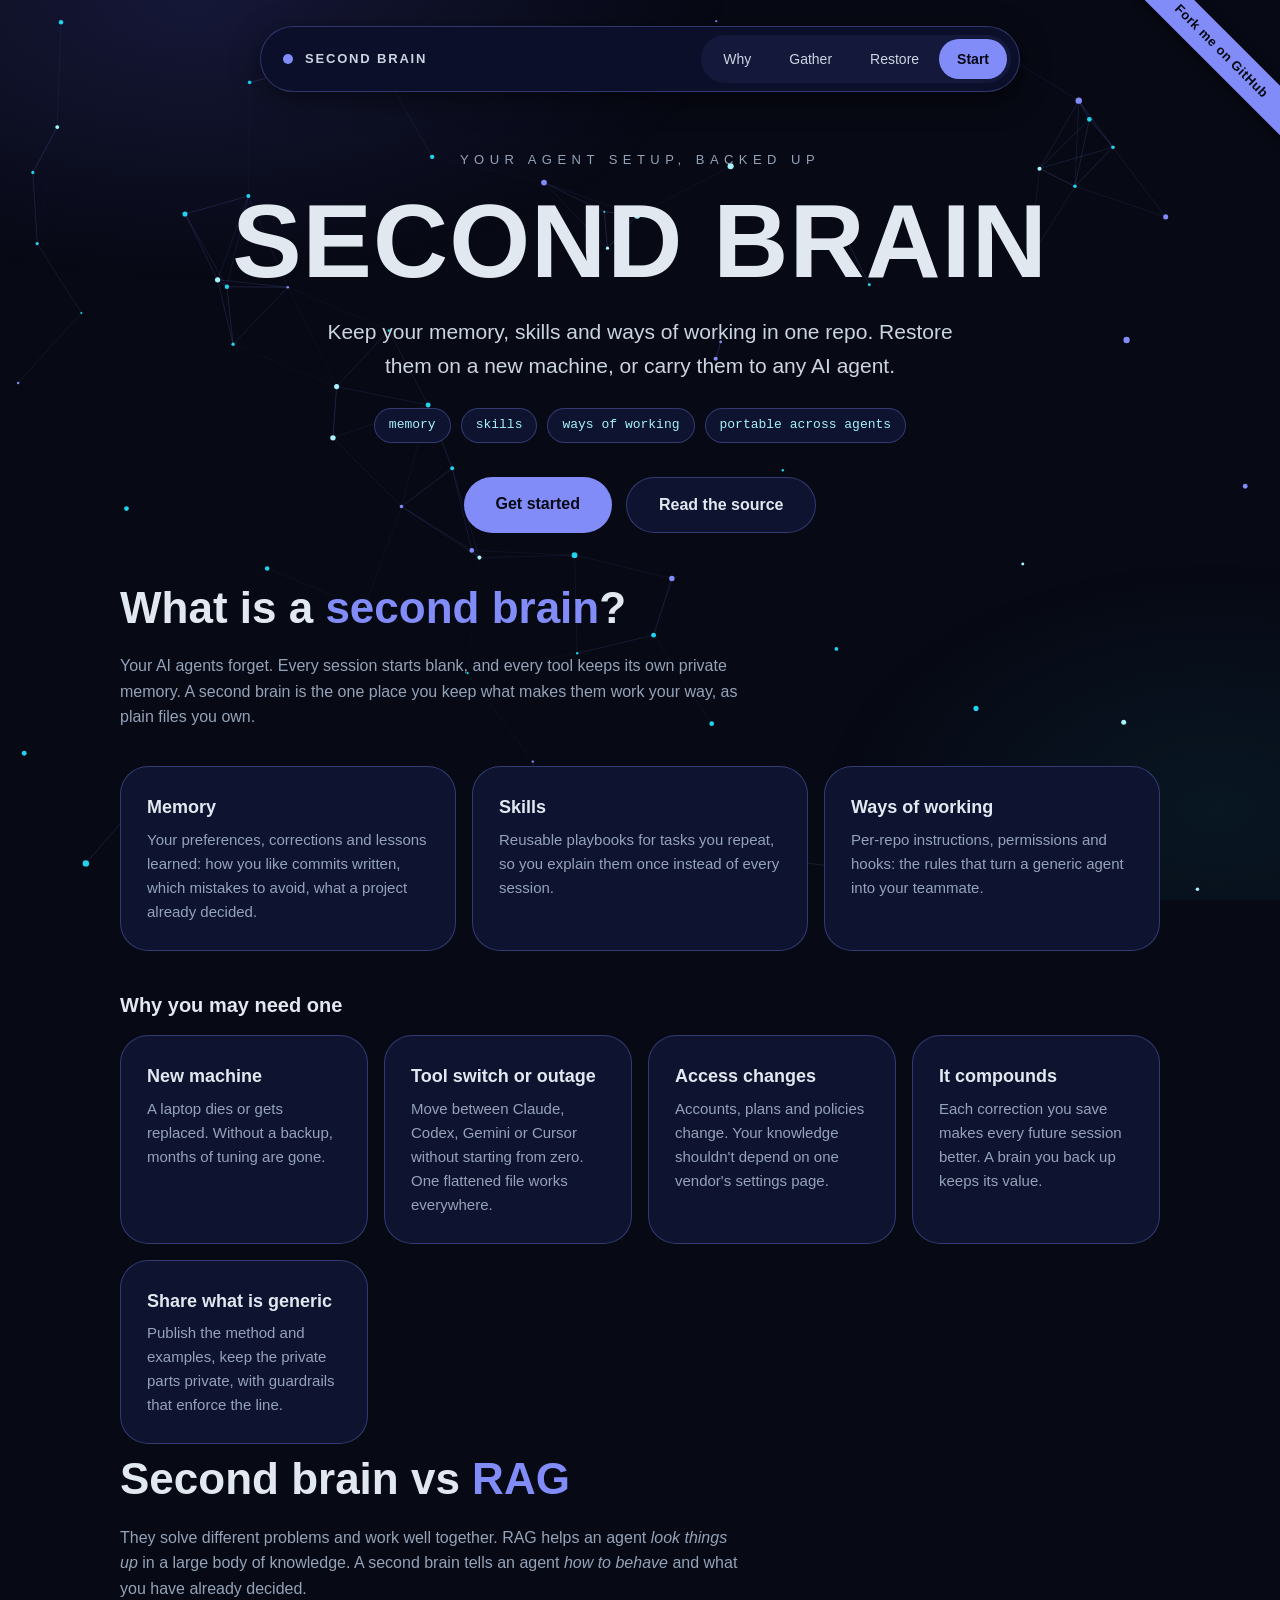
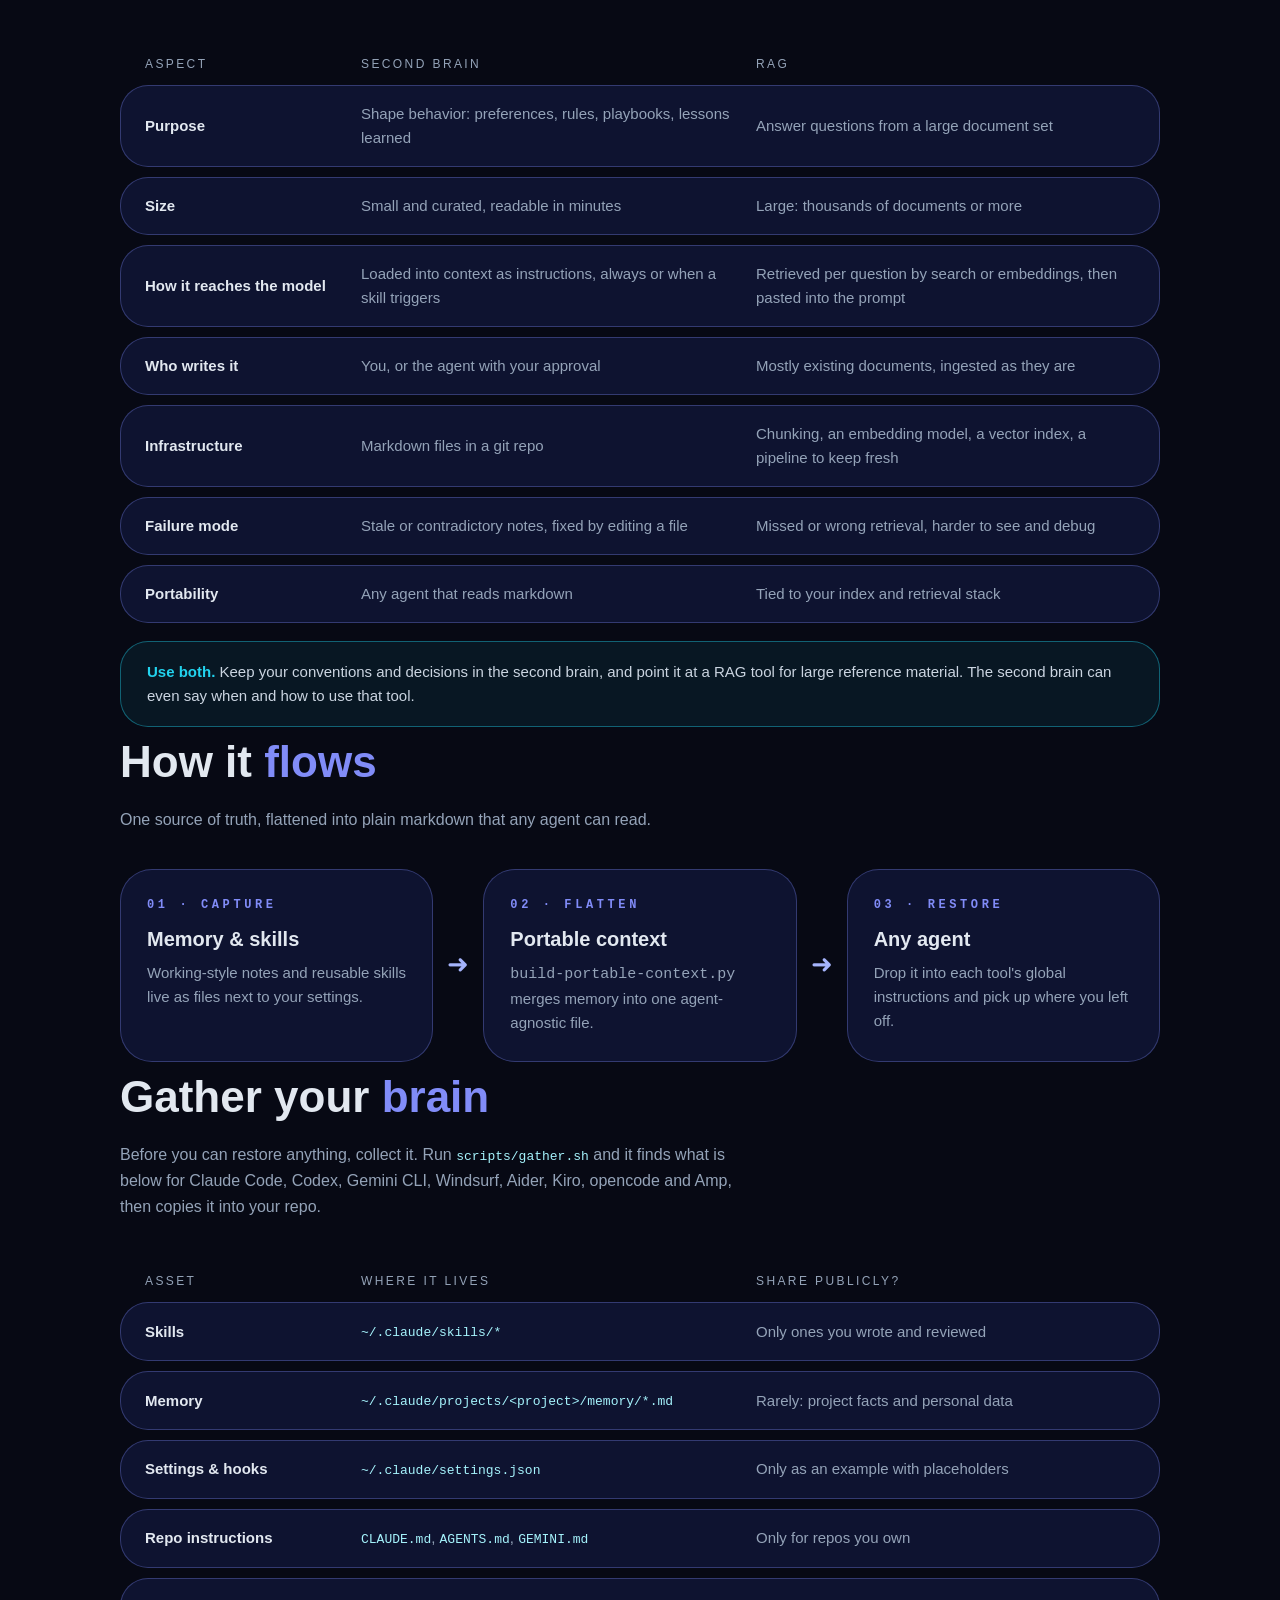
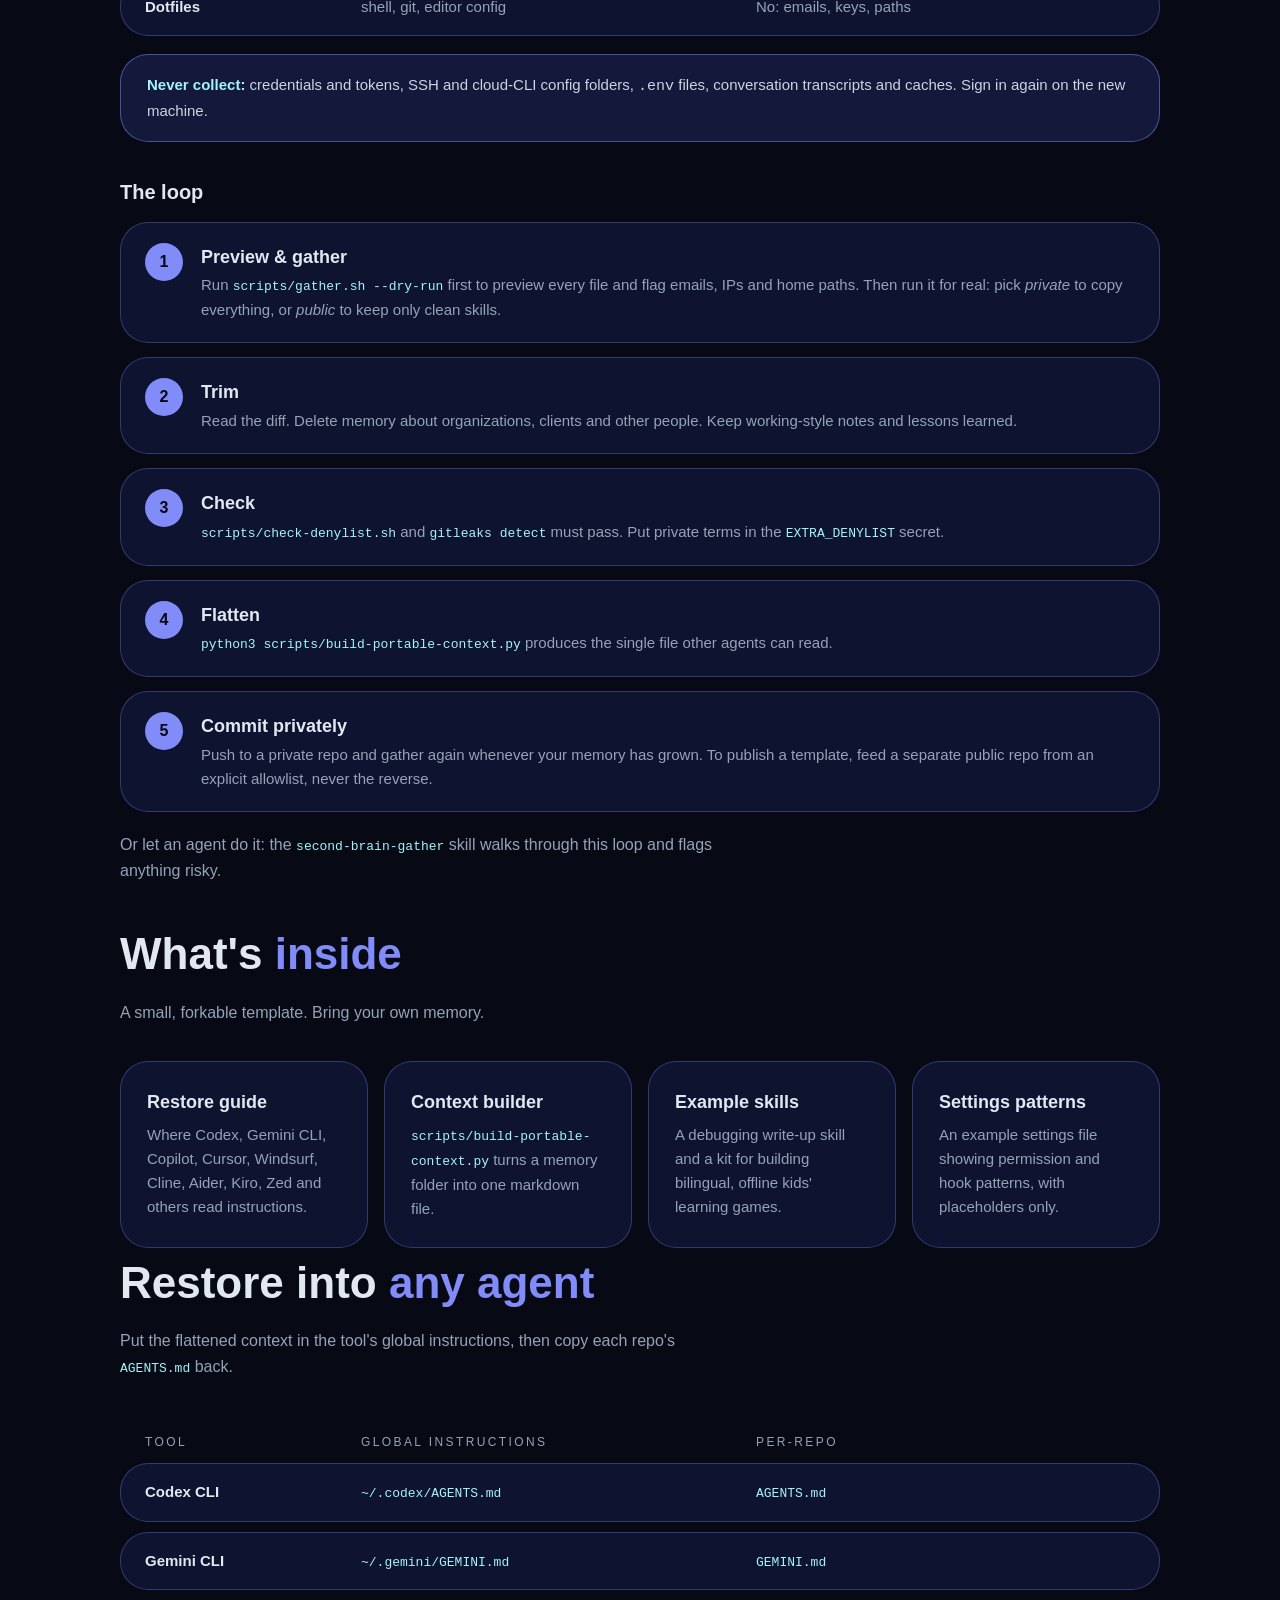
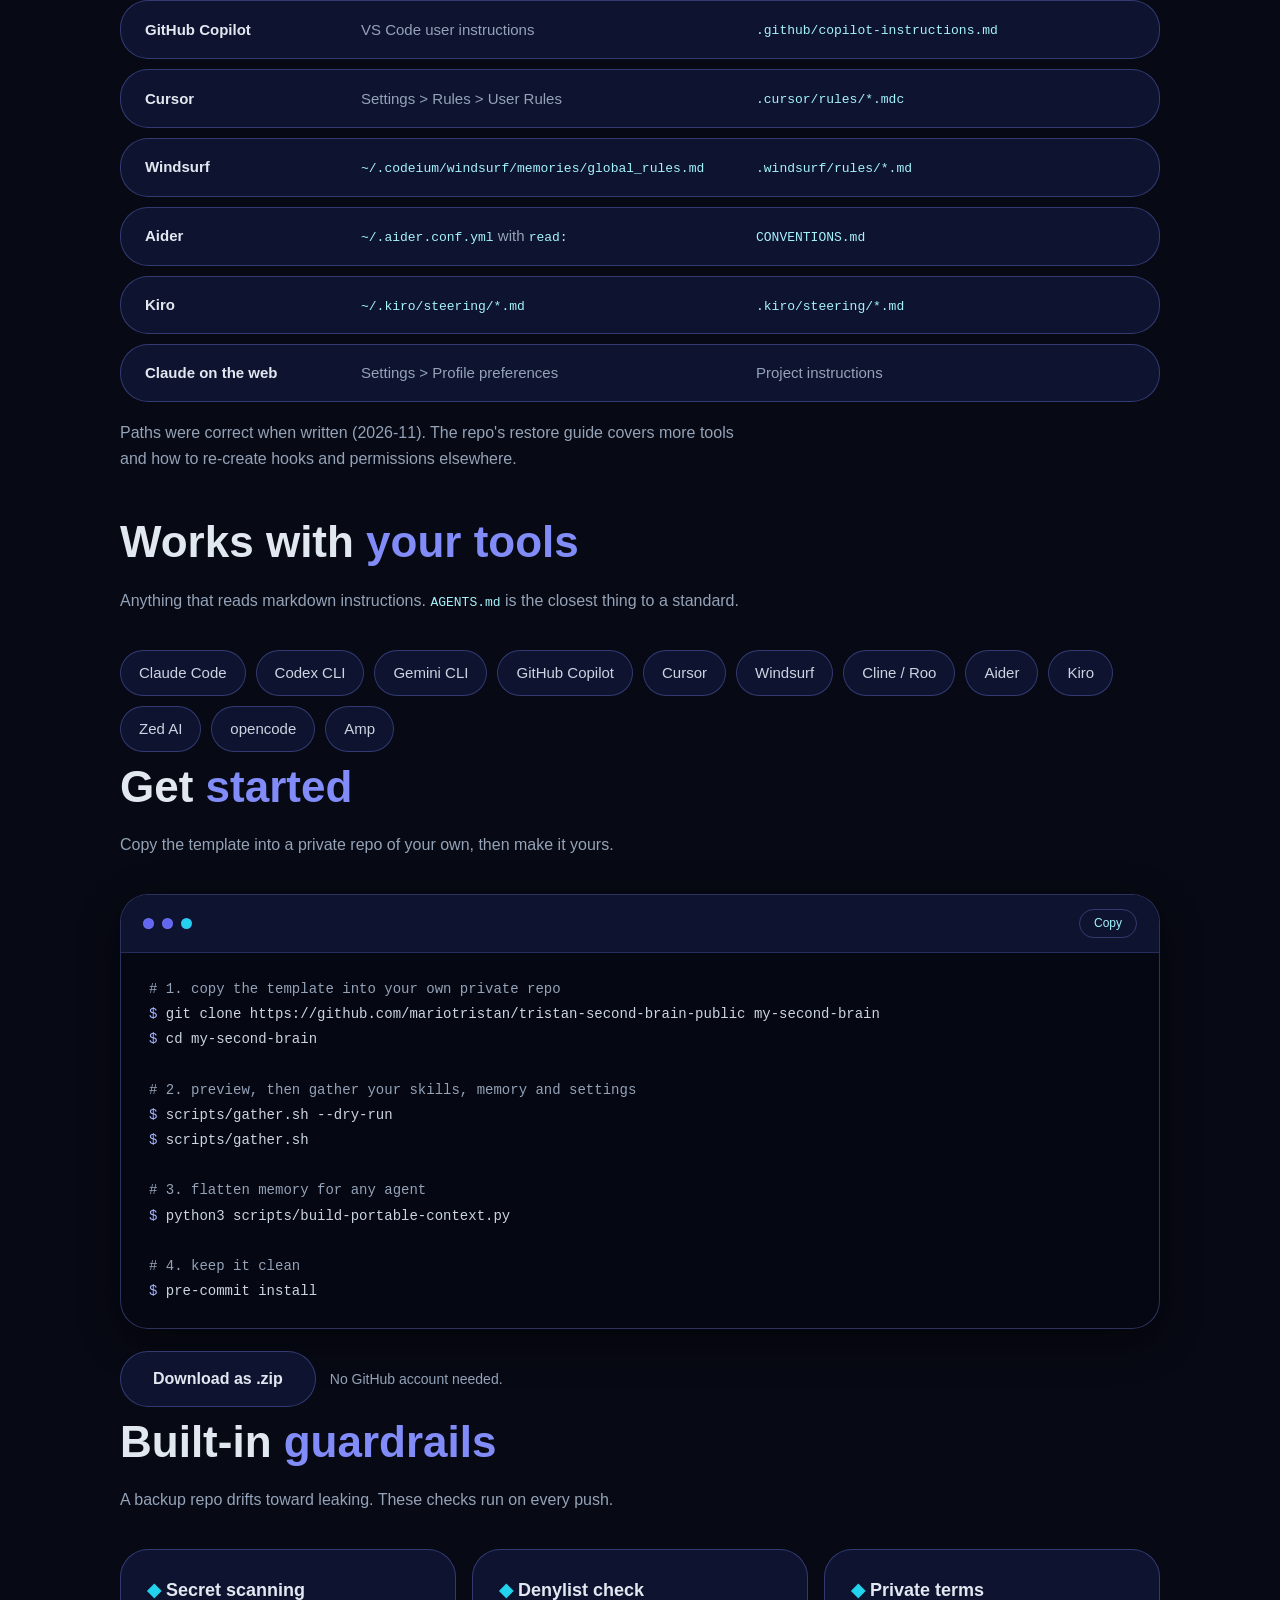
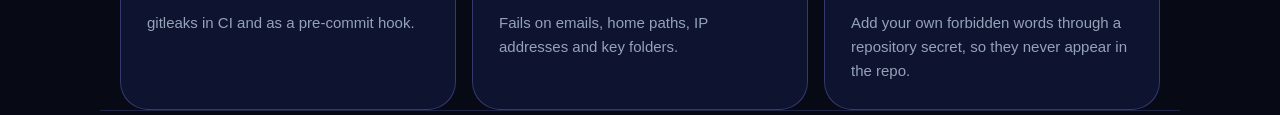
==== commit 2fad1739: "Landing page: solid, restrained palette (no gradients or glows) Co-Authored-By: Claude Sonnet 5.5 <n" ====
--- a/docs/index.html
+++ b/docs/index.html
@@ -10,9 +10,9 @@
 :root{
   --bg:#070914; --panel:#0e1330; --panel-2:#14183a; --line:rgba(129,140,248,.22);
   --text:#e2e8f0; --muted:#94a3b8; --soft:#cbd5e1;
-  --indigo:#818cf8; --indigo-d:#6366f1; --fuchsia:#e879f9; --fuchsia-d:#d946ef;
+  --indigo:#818cf8; --indigo-d:#6366f1; --fuchsia:#a5b4fc; --fuchsia-d:#6366f1;
   --cyan:#22d3ee; --ice:#a5f3fc;
-  --grad:linear-gradient(100deg,var(--indigo) 0%,var(--fuchsia) 55%,var(--cyan) 100%);
+  --grad:var(--indigo);
   --font:'SF Pro Display','Inter','Segoe UI',Helvetica,Arial,sans-serif;
   --mono:ui-monospace,'SF Mono','JetBrains Mono',Menlo,Consolas,monospace;
 }
@@ -21,24 +21,22 @@
 body{background:var(--bg);color:var(--text);font-family:var(--font);line-height:1.6;overflow-x:hidden;-webkit-font-smoothing:antialiased}
 #net{position:fixed;inset:0;width:100%;height:100%;z-index:0;pointer-events:none}
 body::before{content:"";position:fixed;inset:0;z-index:0;pointer-events:none;
-  background:radial-gradient(60% 50% at 20% 0%,rgba(99,102,241,.28),transparent 70%),
-             radial-gradient(50% 45% at 90% 20%,rgba(217,70,239,.18),transparent 70%),
-             radial-gradient(45% 40% at 50% 100%,rgba(34,211,238,.12),transparent 70%)}
+  background:radial-gradient(60% 45% at 15% 0%,rgba(99,102,241,.16),transparent 70%),radial-gradient(45% 40% at 95% 90%,rgba(34,211,238,.07),transparent 70%)}
 main,header,footer{position:relative;z-index:1}
 .wrap{max-width:1080px;margin:0 auto;padding:0 20px}
 header.top{position:sticky;top:12px;z-index:30;padding:14px 20px 0;pointer-events:none}
 nav{pointer-events:auto;max-width:760px;margin:0 auto;display:flex;justify-content:space-between;align-items:center;gap:8px;padding:8px 8px 8px 22px;
-  border:1px solid var(--line);border-radius:999px;background:rgba(10,13,36,.62);backdrop-filter:blur(16px) saturate(1.4);-webkit-backdrop-filter:blur(16px) saturate(1.4);
-  box-shadow:0 10px 40px rgba(0,0,0,.45),0 0 0 1px rgba(255,255,255,.03) inset,0 0 36px rgba(99,102,241,.18)}
+  border:1px solid rgba(129,140,248,.32);border-radius:999px;background:#0b0f2a;
+  box-shadow:0 8px 28px rgba(0,0,0,.5)}
 nav .brand{display:flex;gap:12px;align-items:center;font-weight:700;letter-spacing:.14em;font-size:13px;color:var(--soft);text-decoration:none;text-transform:uppercase;white-space:nowrap}
-nav .brand i{width:10px;height:10px;border-radius:50%;background:var(--grad);box-shadow:0 0 16px var(--fuchsia)}
-nav .links{display:flex;gap:2px;align-items:center;padding:4px;border-radius:999px;background:rgba(20,24,58,.7)}
+nav .brand i{width:10px;height:10px;border-radius:50%;background:var(--grad);box-shadow:none}
+nav .links{display:flex;gap:2px;align-items:center;padding:4px;border-radius:999px;background:var(--panel-2)}
 nav .links a{position:relative;font-size:14px;font-weight:500;color:var(--soft);text-decoration:none;padding:9px 18px;border-radius:999px;transition:color .2s,background .2s}
 nav .links a:hover{color:var(--ice);background:rgba(129,140,248,.14)}
-nav .links a[aria-current="true"]{color:#070914;font-weight:700;background:var(--grad);box-shadow:0 0 22px rgba(232,121,249,.4)}
+nav .links a[aria-current="true"]{color:#070914;font-weight:700;background:var(--grad);box-shadow:none}
 .ribbon{position:absolute;top:0;right:0;width:150px;height:150px;overflow:hidden;z-index:40;pointer-events:none}
 .ribbon a{pointer-events:auto;position:absolute;top:34px;right:-46px;width:210px;text-align:center;transform:rotate(45deg);padding:7px 0;
-  background:var(--grad);color:#070914;font-size:13px;font-weight:800;letter-spacing:.04em;text-decoration:none;box-shadow:0 4px 24px rgba(232,121,249,.45);transition:filter .2s}
+  background:var(--grad);color:#070914;font-size:13px;font-weight:800;letter-spacing:.04em;text-decoration:none;box-shadow:0 3px 12px rgba(0,0,0,.45);transition:filter .2s}
 .ribbon a:hover{filter:brightness(1.12)}
 .ribbon a:focus-visible{outline-offset:-4px}
 @media (max-width:760px){.ribbon{width:110px;height:110px}.ribbon a{top:24px;right:-44px;width:160px;font-size:11px;padding:5px 0}
@@ -46,59 +44,58 @@
 .hero{padding:70px 0 40px;text-align:center}
 .eyebrow{font-size:13px;letter-spacing:.42em;color:var(--muted);text-transform:uppercase;font-weight:500}
 h1{font-size:clamp(44px,9vw,104px);line-height:1;font-weight:800;letter-spacing:.01em;margin:18px 0 22px;
-  background:var(--grad);-webkit-background-clip:text;background-clip:text;color:transparent;text-transform:uppercase;
-  filter:drop-shadow(0 0 40px rgba(129,140,248,.35))}
+  color:var(--text);text-transform:uppercase}
 .lede{max-width:640px;margin:0 auto;font-size:clamp(17px,2.2vw,21px);color:var(--soft)}
 .chips{display:flex;flex-wrap:wrap;gap:10px;justify-content:center;margin:26px 0 34px}
-.chips span{font-family:var(--mono);font-size:13px;color:var(--ice);padding:6px 14px;border:1px solid var(--line);border-radius:999px;background:rgba(14,19,48,.6)}
+.chips span{font-family:var(--mono);font-size:13px;color:var(--ice);padding:6px 14px;border:1px solid rgba(129,140,248,.32);border-radius:999px;background:var(--panel)}
 .btns{display:flex;gap:14px;justify-content:center;flex-wrap:wrap}
 .btn{display:inline-block;padding:14px 32px;border-radius:999px;font-weight:700;text-decoration:none;font-size:16px;transition:.2s}
-.btn.primary{background:var(--grad);color:#070914;box-shadow:0 0 40px rgba(232,121,249,.35)}
-.btn.primary:hover{transform:translateY(-2px);box-shadow:0 0 60px rgba(232,121,249,.55)}
-.btn.ghost{border:1px solid var(--line);color:var(--text);background:rgba(14,19,48,.55)}
+.btn.primary{background:var(--grad);color:#070914;box-shadow:none}
+.btn.primary:hover{transform:translateY(-2px);box-shadow:none}
+.btn.ghost{border:1px solid rgba(129,140,248,.32);color:var(--text);background:var(--panel)}
 .btn.ghost:hover{border-color:var(--indigo);transform:translateY(-2px)}
 section{padding:70px 0}
 h2{font-size:clamp(28px,4.5vw,44px);font-weight:800;margin-bottom:10px}
 h2 em{font-style:normal;background:var(--grad);-webkit-background-clip:text;background-clip:text;color:transparent}
 .sub{color:var(--muted);max-width:620px;margin-bottom:36px}
 .flow{display:grid;grid-template-columns:1fr auto 1fr auto 1fr;gap:14px;align-items:stretch}
-.node{padding:26px;border:1px solid var(--line);border-radius:32px;background:linear-gradient(160deg,rgba(20,24,58,.85),rgba(14,19,48,.55));backdrop-filter:blur(8px);position:relative}
+.node{padding:26px;border:1px solid rgba(129,140,248,.32);border-radius:32px;background:var(--panel);position:relative}
 .node b{display:block;font-size:12px;letter-spacing:.3em;color:var(--indigo);margin-bottom:8px;font-family:var(--mono)}
 .node h3{font-size:20px;margin-bottom:6px}
 .node p{color:var(--muted);font-size:15px}
-.arrow{align-self:center;color:var(--fuchsia);font-size:26px;text-shadow:0 0 14px var(--fuchsia)}
+.arrow{align-self:center;color:var(--fuchsia);font-size:26px;text-shadow:none}
 .grid{display:grid;grid-template-columns:repeat(auto-fit,minmax(240px,1fr));gap:16px}
-.card{padding:26px;border:1px solid var(--line);border-radius:28px;background:rgba(14,19,48,.6);backdrop-filter:blur(8px);transition:.25s;position:relative;overflow:hidden}
-.card::after{content:"";position:absolute;inset:0;background:radial-gradient(240px 120px at var(--mx,50%) var(--my,0%),rgba(232,121,249,.16),transparent 70%);opacity:0;transition:.25s}
-.card:hover{transform:translateY(-4px);border-color:rgba(232,121,249,.5)}
+.card{padding:26px;border:1px solid rgba(129,140,248,.32);border-radius:28px;background:var(--panel);transition:.25s;position:relative;overflow:hidden}
+.card::after{content:"";position:absolute;inset:0;background:radial-gradient(240px 120px at var(--mx,50%) var(--my,0%),rgba(129,140,248,.16),transparent 70%);opacity:0;transition:.25s}
+.card:hover{transform:translateY(-4px);border-color:var(--indigo)}
 .card:hover::after{opacity:1}
 .card h3{font-size:18px;margin-bottom:6px}
 .card p{color:var(--muted);font-size:15px;position:relative;z-index:1}
 .card code{font-family:var(--mono);font-size:13px;color:var(--ice)}
 .agents{display:flex;flex-wrap:wrap;gap:10px}
-.agents span{padding:10px 18px;border-radius:999px;border:1px solid var(--line);background:rgba(14,19,48,.6);font-size:15px;color:var(--soft);transition:.2s}
-.agents span:hover{border-color:var(--cyan);color:var(--ice);box-shadow:0 0 22px rgba(34,211,238,.25)}
-.term{border:1px solid var(--line);border-radius:28px;background:#050712;overflow:hidden;box-shadow:0 0 70px rgba(99,102,241,.2)}
+.agents span{padding:10px 18px;border-radius:999px;border:1px solid rgba(129,140,248,.32);background:var(--panel);font-size:15px;color:var(--soft);transition:.2s}
+.agents span:hover{border-color:var(--cyan);color:var(--ice);box-shadow:none}
+.term{border:1px solid rgba(129,140,248,.32);border-radius:28px;background:#050712;overflow:hidden;box-shadow:0 12px 40px rgba(0,0,0,.45)}
 .term .bar{display:flex;gap:8px;align-items:center;padding:14px 22px;border-bottom:1px solid var(--line);background:var(--panel)}
-.term .bar i{width:11px;height:11px;border-radius:50%;background:var(--panel-2);border:1px solid var(--line)}
+.term .bar i{width:11px;height:11px;border-radius:50%;background:var(--panel-2);border:1px solid rgba(129,140,248,.32)}
 .term .bar i:nth-child(1){background:var(--fuchsia-d)}.term .bar i:nth-child(2){background:var(--indigo-d)}.term .bar i:nth-child(3){background:var(--cyan)}
-.term .bar button{margin-left:auto;font:inherit;font-size:12px;color:var(--ice);background:none;border:1px solid var(--line);border-radius:999px;padding:4px 14px;cursor:pointer}
+.term .bar button{margin-left:auto;font:inherit;font-size:12px;color:var(--ice);background:none;border:1px solid rgba(129,140,248,.32);border-radius:999px;padding:4px 14px;cursor:pointer}
 .term .bar button:hover{border-color:var(--cyan)}
 pre{font-family:var(--mono);font-size:14px;padding:24px 28px;overflow-x:auto;color:var(--soft);line-height:1.8}
 pre .c{color:#94a3b8}pre .p{color:var(--fuchsia);user-select:none}
 .guard{display:grid;grid-template-columns:repeat(auto-fit,minmax(220px,1fr));gap:16px}
 .guard .card h3::before{content:"◆ ";color:var(--cyan)}
 .steps{display:grid;gap:14px;counter-reset:s}
-.step{display:flex;gap:18px;align-items:flex-start;padding:20px 24px;border:1px solid var(--line);border-radius:28px;background:rgba(14,19,48,.6);backdrop-filter:blur(8px)}
+.step{display:flex;gap:18px;align-items:flex-start;padding:20px 24px;border:1px solid rgba(129,140,248,.32);border-radius:28px;background:var(--panel)}
 .step::before{counter-increment:s;content:counter(s);flex:none;width:38px;height:38px;border-radius:50%;display:grid;place-items:center;font-weight:800;color:#070914;background:var(--grad)}
 .step h3{font-size:18px;margin-bottom:2px}.step p{color:var(--muted);font-size:15px}
 .step code,.rows code,.sub code{font-family:var(--mono);font-size:13px;color:var(--ice)}
 .rows{display:grid;gap:10px}
-.row{display:grid;grid-template-columns:200px 1fr 1fr;gap:16px;padding:16px 24px;border:1px solid var(--line);border-radius:28px;background:rgba(14,19,48,.55);font-size:15px;align-items:center}
+.row{display:grid;grid-template-columns:200px 1fr 1fr;gap:16px;padding:16px 24px;border:1px solid rgba(129,140,248,.32);border-radius:28px;background:var(--panel);font-size:15px;align-items:center}
 .row.head{background:none;border-color:transparent;color:var(--muted);font-size:12px;letter-spacing:.2em;text-transform:uppercase;padding-bottom:0}
 .row b{color:var(--text)}.row span{color:var(--muted)}
-.never{margin-top:18px;padding:18px 26px;border-radius:28px;border:1px solid rgba(232,121,249,.4);background:rgba(217,70,239,.08);color:var(--soft);font-size:15px}
-.never b{color:var(--fuchsia)}
+.never{margin-top:18px;padding:18px 26px;border-radius:28px;border:1px solid rgba(129,140,248,.5);background:var(--panel-2);color:var(--soft);font-size:15px}
+.never b{color:var(--ice)}
 .dl{margin-top:22px;display:flex;gap:14px;flex-wrap:wrap;align-items:center;color:var(--muted);font-size:14px}
 @media (max-width:760px){.row{grid-template-columns:1fr;gap:4px}.row.head{display:none}}
 a:focus-visible,button:focus-visible,pre:focus-visible{outline:3px solid var(--ice);outline-offset:3px;border-radius:12px}
@@ -285,7 +282,7 @@
 (function(){
   var reduce=matchMedia('(prefers-reduced-motion: reduce)').matches;
   var cv=document.getElementById('net'),cx=cv.getContext('2d'),pts=[],W,H,mouse={x:-999,y:-999};
-  var cols=['#818cf8','#e879f9','#22d3ee','#a5f3fc'];
+  var cols=['#818cf8','#22d3ee','#22d3ee','#a5f3fc'];
   function size(){
     var d=Math.min(devicePixelRatio||1,2);W=innerWidth;H=innerHeight;
     cv.width=W*d;cv.height=H*d;cx.setTransform(d,0,0,d,0,0);
@@ -302,8 +299,8 @@
         if(d<16000){cx.strokeStyle='rgba(129,140,248,'+(0.22*(1-d/16000))+')';cx.lineWidth=1;cx.beginPath();cx.moveTo(a.x,a.y);cx.lineTo(b.x,b.y);cx.stroke();}
       }
       var mx=a.x-mouse.x,my=a.y-mouse.y,md=mx*mx+my*my;
-      if(md<22000){cx.strokeStyle='rgba(232,121,249,'+(0.5*(1-md/22000))+')';cx.beginPath();cx.moveTo(a.x,a.y);cx.lineTo(mouse.x,mouse.y);cx.stroke();}
-      cx.fillStyle=a.c;cx.shadowColor=a.c;cx.shadowBlur=8;cx.beginPath();cx.arc(a.x,a.y,a.r,0,6.283);cx.fill();cx.shadowBlur=0;
+      if(md<22000){cx.strokeStyle='rgba(129,140,248,'+(0.5*(1-md/22000))+')';cx.beginPath();cx.moveTo(a.x,a.y);cx.lineTo(mouse.x,mouse.y);cx.stroke();}
+      cx.fillStyle=a.c;cx.beginPath();cx.arc(a.x,a.y,a.r,0,6.283);cx.fill();
     }
     if(!reduce)requestAnimationFrame(draw);
   }
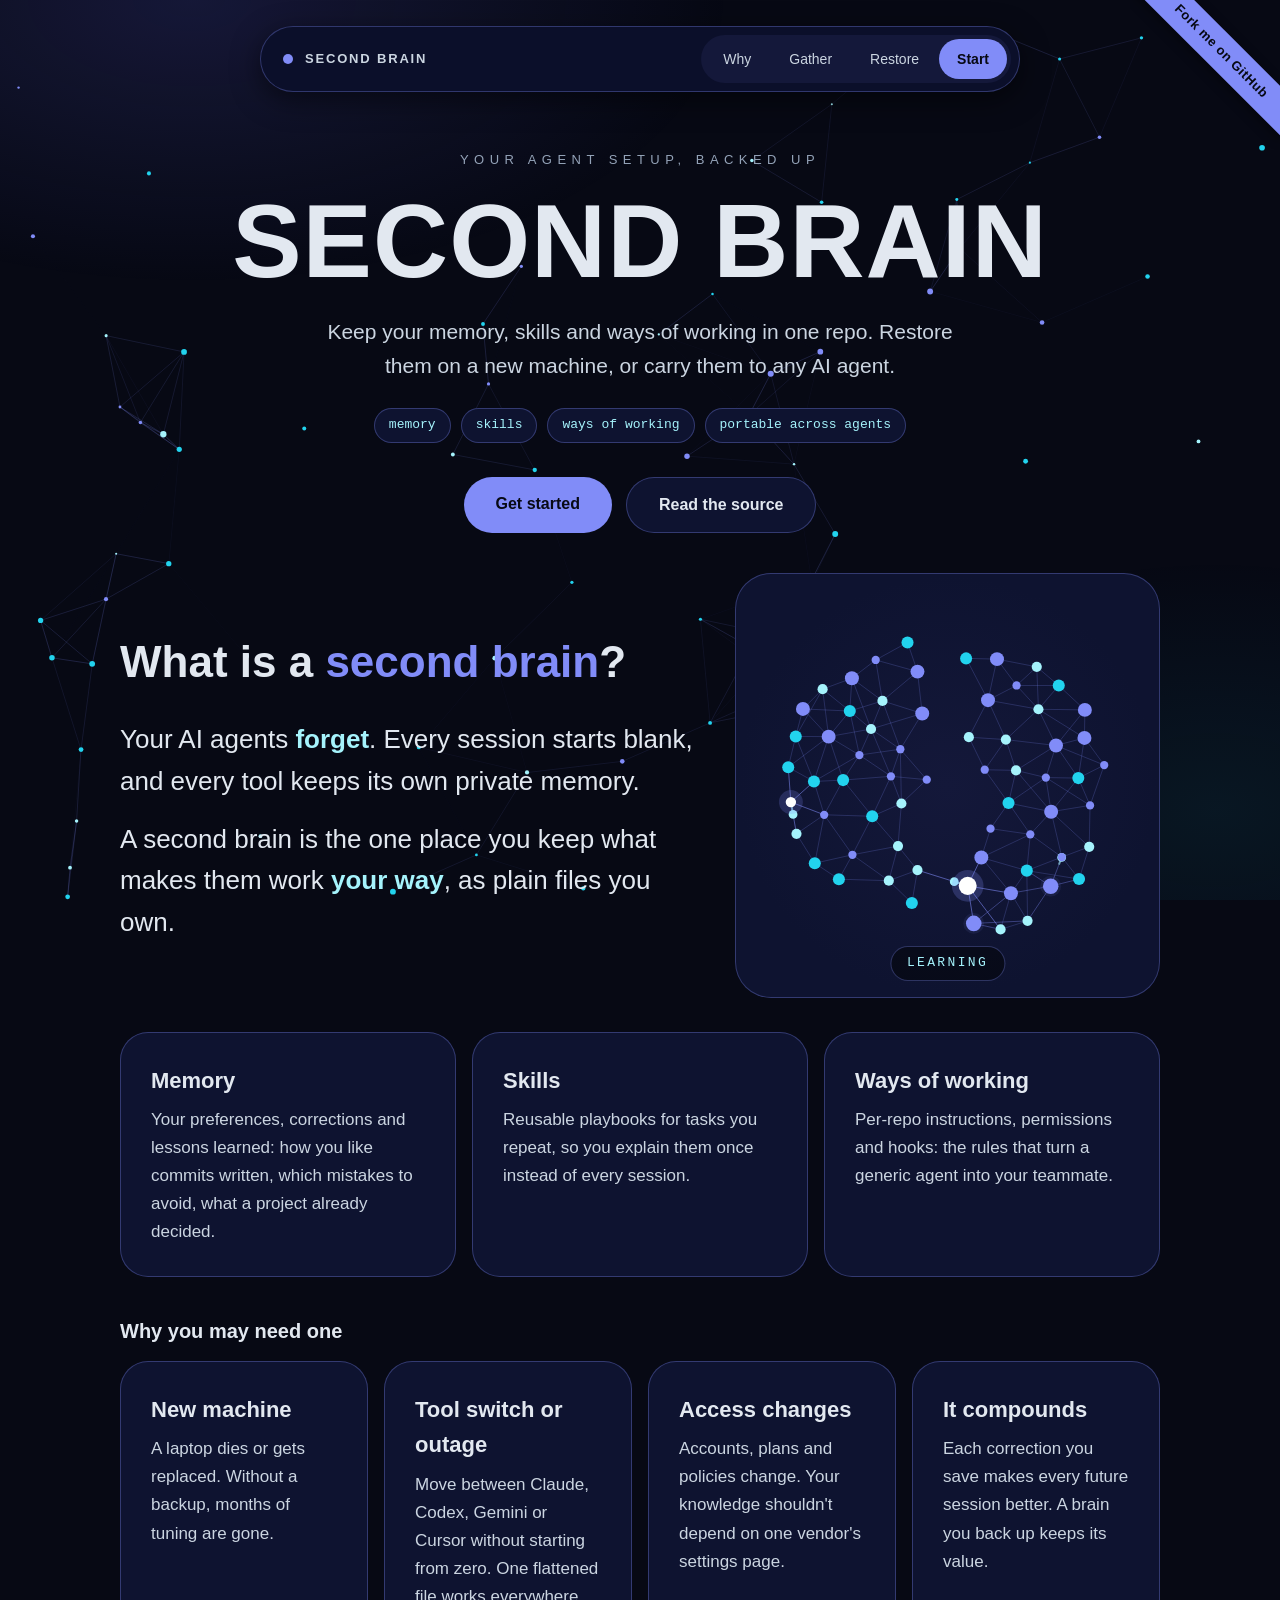
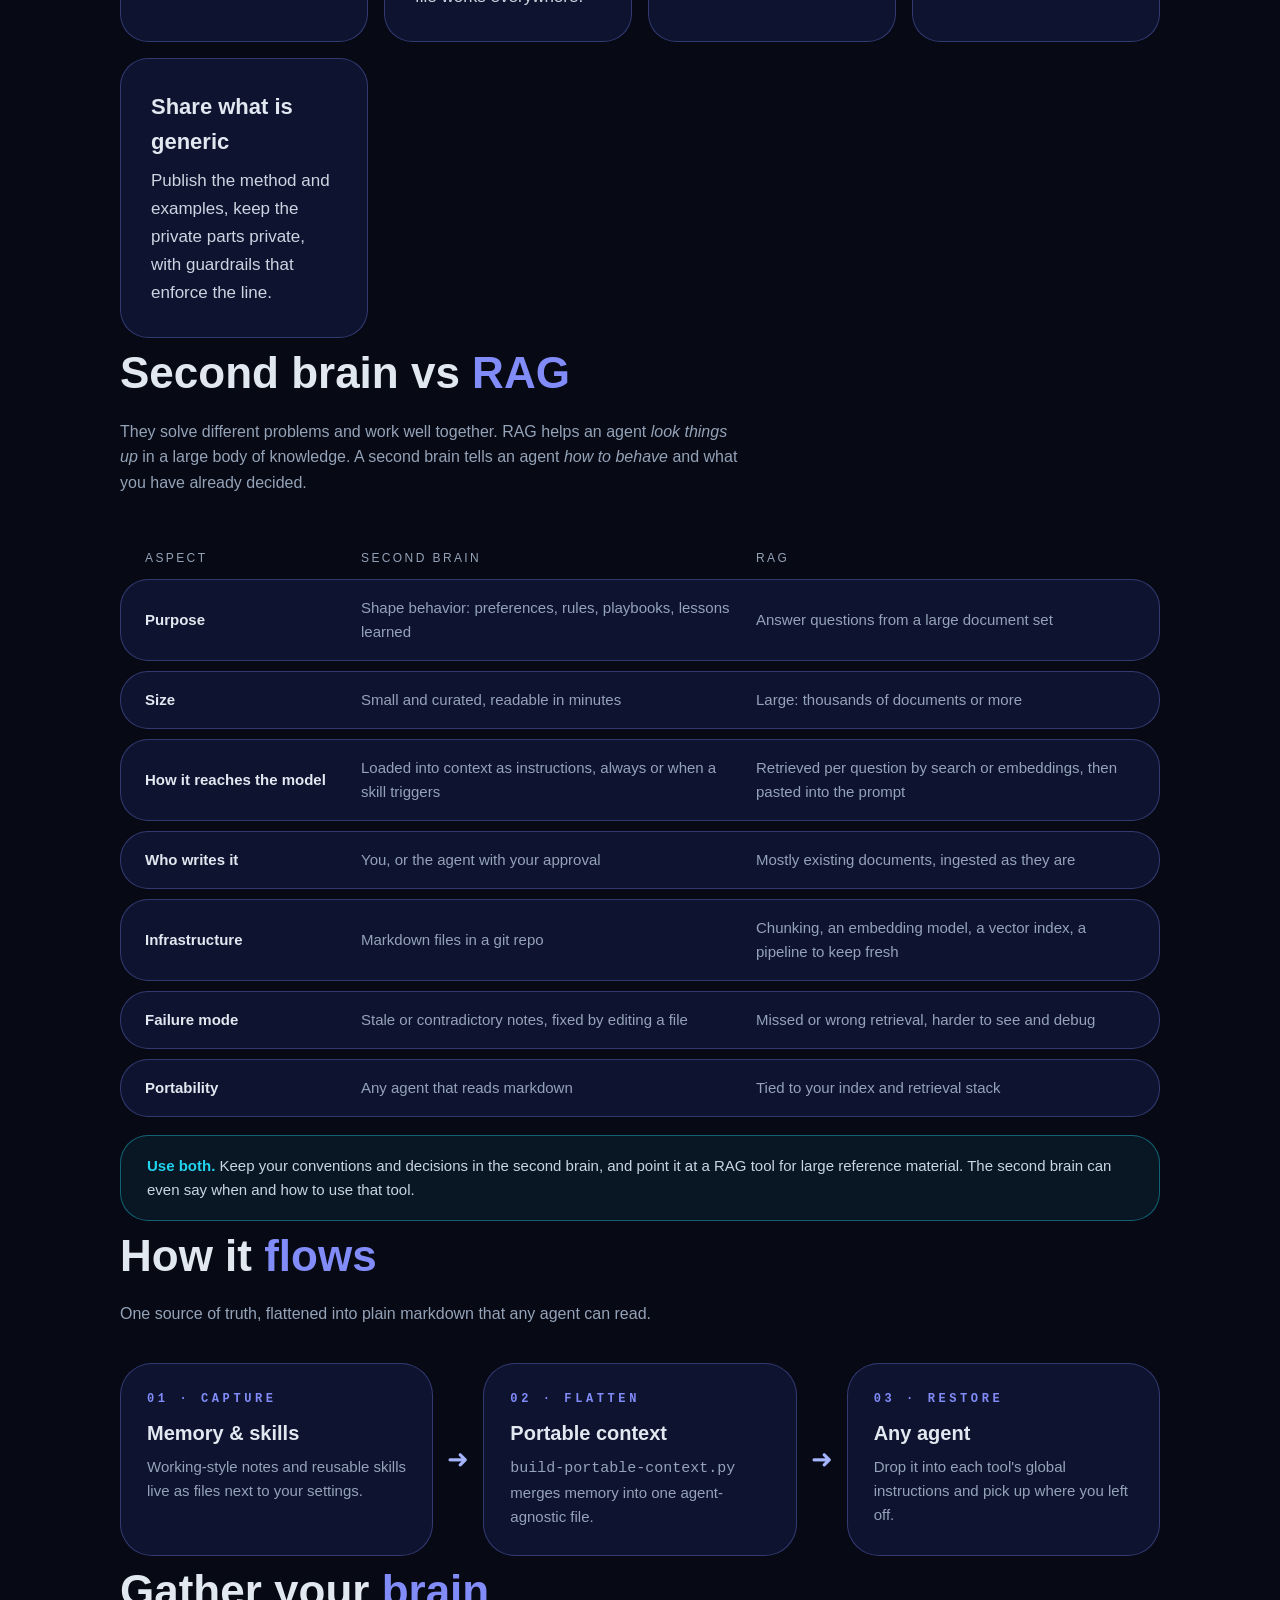
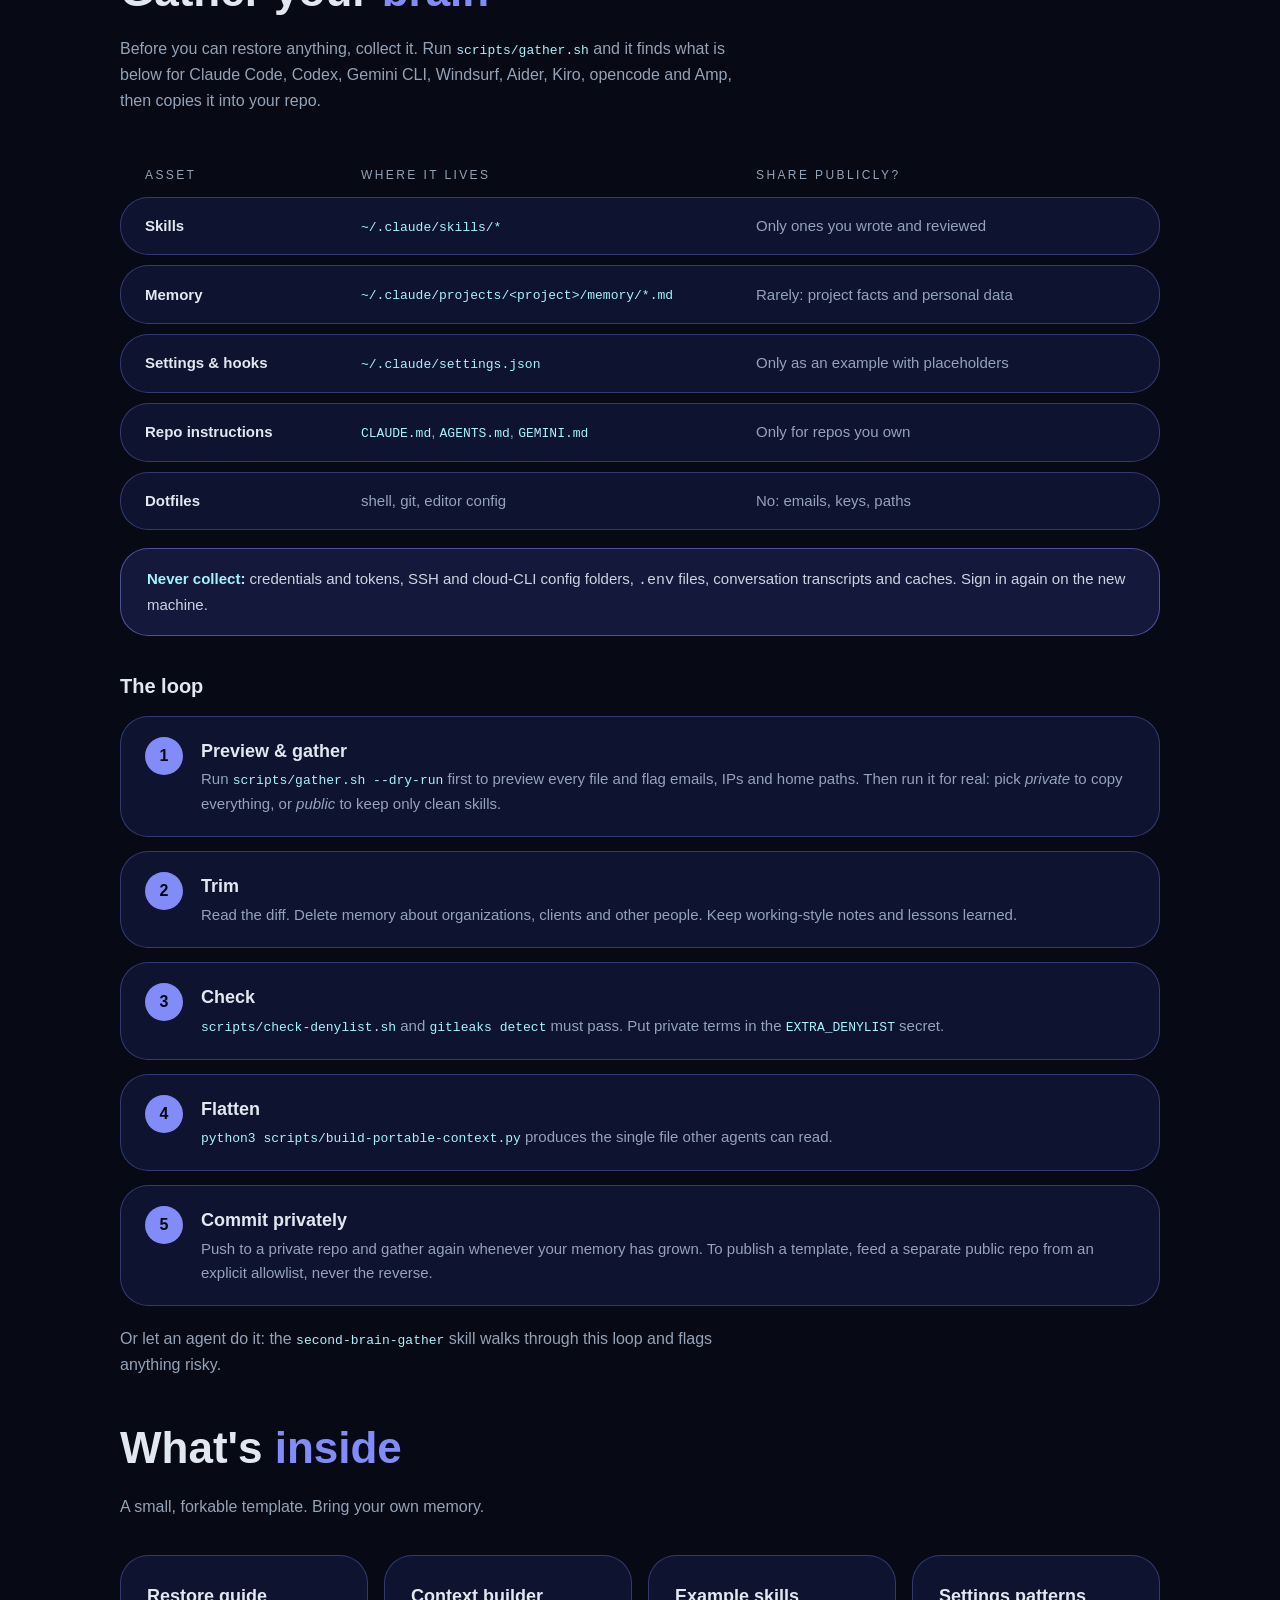
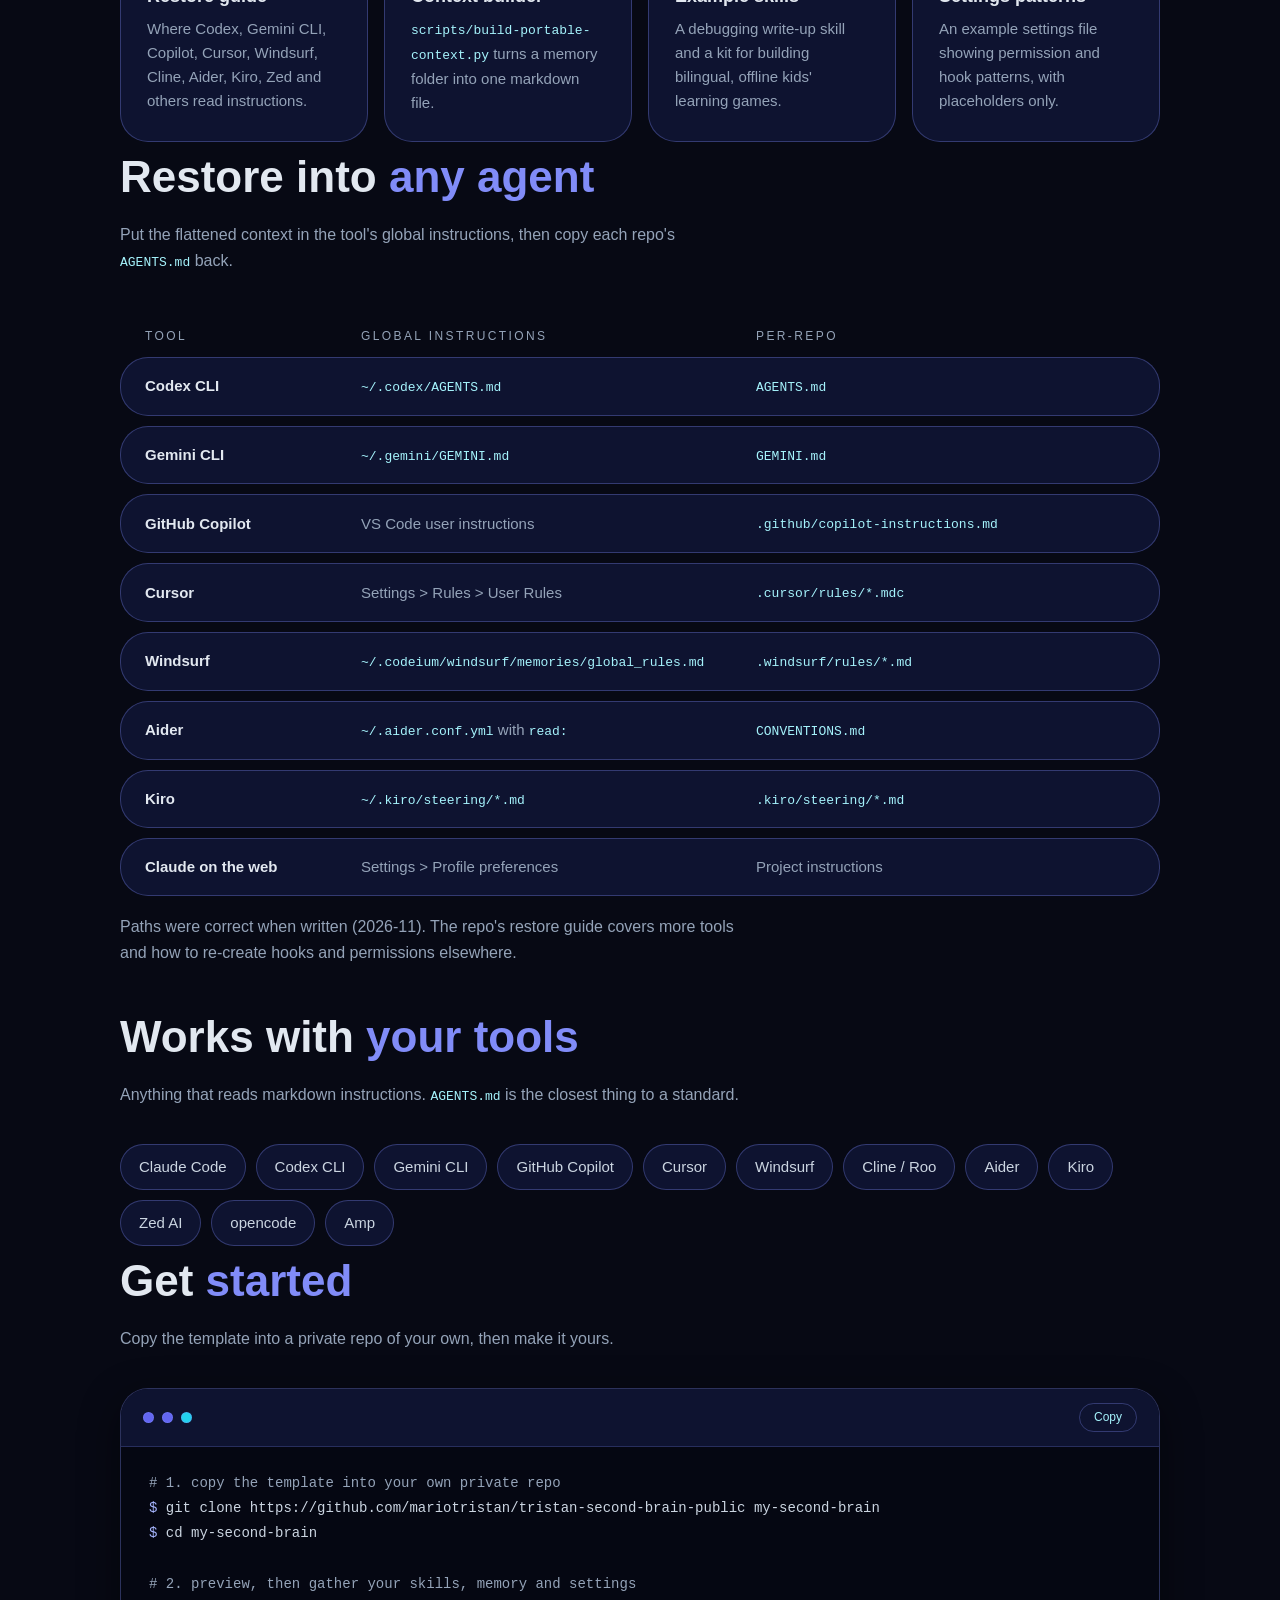
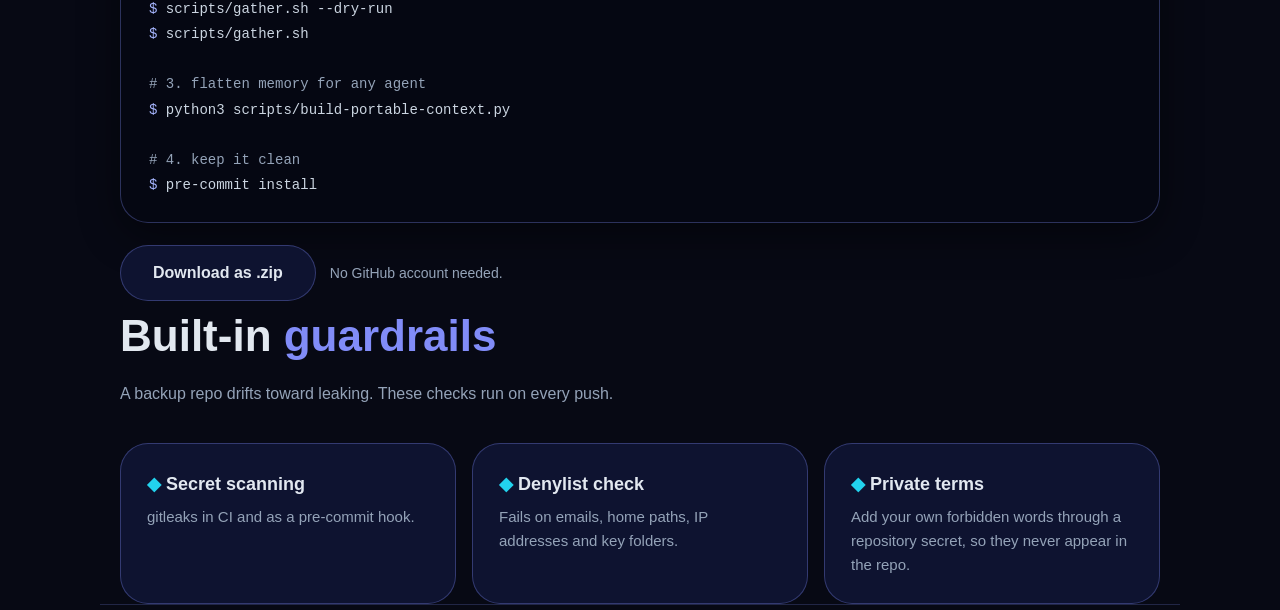
==== commit 6ff0e367: "Landing page: larger intro text, animated logo brain, mobile fixes Co-Authored-By: Claude Sonnet 5.5" ====
--- a/docs/index.html
+++ b/docs/index.html
@@ -39,9 +39,9 @@
   background:var(--grad);color:#070914;font-size:13px;font-weight:800;letter-spacing:.04em;text-decoration:none;box-shadow:0 3px 12px rgba(0,0,0,.45);transition:filter .2s}
 .ribbon a:hover{filter:brightness(1.12)}
 .ribbon a:focus-visible{outline-offset:-4px}
-@media (max-width:760px){.ribbon{width:110px;height:110px}.ribbon a{top:24px;right:-44px;width:160px;font-size:11px;padding:5px 0}
-  header.top{padding-top:62px;top:8px}nav{padding-left:14px}nav .brand span{display:none}nav .links a{padding:8px 11px;font-size:13px}}
-.hero{padding:70px 0 40px;text-align:center}
+@media (max-width:760px){.ribbon{width:92px;height:92px}.ribbon a{top:18px;right:-40px;width:140px;font-size:10px;padding:4px 0}
+  header.top{padding-top:60px;top:8px}nav{padding-left:14px}nav .brand span{display:none}nav .links a{padding:8px 11px;font-size:13px}}
+.hero{padding:70px 20px 40px;text-align:center}
 .eyebrow{font-size:13px;letter-spacing:.42em;color:var(--muted);text-transform:uppercase;font-weight:500}
 h1{font-size:clamp(44px,9vw,104px);line-height:1;font-weight:800;letter-spacing:.01em;margin:18px 0 22px;
   color:var(--text);text-transform:uppercase}
@@ -103,6 +103,16 @@
 .skip:focus{top:16px}
 .sr{position:absolute;width:1px;height:1px;overflow:hidden;clip:rect(0 0 0 0);white-space:nowrap}
 @media (forced-colors:active){h1,h2 em,.btn.primary{background:none;color:CanvasText;-webkit-text-fill-color:currentColor;forced-color-adjust:auto}.btn,.card,.node,.step,.row,.term{border:1px solid CanvasText}}
+.why-top{display:grid;grid-template-columns:1.15fr .85fr;gap:40px;align-items:center;margin-bottom:34px}
+.why-top .lead{font-size:clamp(20px,2.5vw,26px);line-height:1.6;color:var(--text);font-weight:400}
+.why-top .lead h2{margin-bottom:22px}
+.why-top .lead p+p{margin-top:16px}
+.why-top .lead strong{color:var(--ice);font-weight:700}
+.brain-wrap{position:relative;aspect-ratio:1/1;max-width:440px;width:100%;margin:0 auto;border-radius:36px;border:1px solid rgba(129,140,248,.32);background:radial-gradient(circle at 50% 50%,#14183a 0%,var(--panel) 70%);overflow:hidden}
+#brain{position:absolute;inset:0;width:100%;height:100%}
+.brain-tag{position:absolute;left:50%;bottom:16px;transform:translateX(-50%);font-family:var(--mono);font-size:13px;letter-spacing:.18em;text-transform:uppercase;color:var(--ice);background:rgba(7,9,20,.8);padding:6px 16px;border-radius:999px;border:1px solid rgba(129,140,248,.32);white-space:nowrap}
+#why .card{padding:30px}#why .card h3{font-size:22px;margin-bottom:8px}#why .card p{font-size:17px;line-height:1.65;color:var(--soft)}
+@media (max-width:860px){.why-top{grid-template-columns:1fr;gap:28px}}
 footer{padding:50px 0 70px;text-align:center;color:var(--muted);font-size:14px;border-top:1px solid var(--line);margin-top:30px}
 footer a{color:var(--ice)}
 .reveal{opacity:0;transform:translateY(24px);transition:opacity .7s,transform .7s}
@@ -137,8 +147,17 @@
   </div>
 
   <section class="wrap reveal" id="why" aria-labelledby="h-1">
-    <h2 id="h-1">What is a <em>second brain</em>?</h2>
-    <p class="sub">Your AI agents forget. Every session starts blank, and every tool keeps its own private memory. A second brain is the one place you keep what makes them work your way, as plain files you own.</p>
+    <div class="why-top">
+      <div class="lead">
+        <h2 id="h-1">What is a <em>second brain</em>?</h2>
+        <p>Your AI agents <strong>forget</strong>. Every session starts blank, and every tool keeps its own private memory.</p>
+        <p>A second brain is the one place you keep what makes them work <strong>your way</strong>, as plain files you own.</p>
+      </div>
+      <div class="brain-wrap">
+        <canvas id="brain" role="img" aria-label="Animation of a network shaped like a brain, with signals firing between connected points"></canvas>
+        <div class="brain-tag" aria-hidden="true">Learning</div>
+      </div>
+    </div>
     <div class="grid">
       <div class="card"><h3>Memory</h3><p>Your preferences, corrections and lessons learned: how you like commits written, which mistakes to avoid, what a project already decided.</p></div>
       <div class="card"><h3>Skills</h3><p>Reusable playbooks for tasks you repeat, so you explain them once instead of every session.</p></div>
@@ -278,6 +297,7 @@
   MIT licensed · <a href="https://github.com/mariotristan/tristan-second-brain-public">tristan-second-brain-public</a>
 </footer>
 
+<script src="brain-data.js"></script>
 <script>
 (function(){
   var reduce=matchMedia('(prefers-reduced-motion: reduce)').matches;
@@ -315,6 +335,42 @@
     c.addEventListener('pointermove',function(e){var r=c.getBoundingClientRect();c.style.setProperty('--mx',(e.clientX-r.left)+'px');c.style.setProperty('--my',(e.clientY-r.top)+'px');});
   });
 
+
+  /* Brain animation: the logo's real nodes and connections, with signals cascading through them. */
+  (function(){
+    var cv=document.getElementById('brain');if(!cv||!window.BRAIN)return;
+    var cx=cv.getContext('2d'),N=BRAIN.nodes,E=BRAIN.edges,adj=N.map(function(){return[];}),W=0,H=0,sc=1,glow=N.map(function(){return 0;}),pulses=[],last=0,t0=0;
+    E.forEach(function(e,i){adj[e[0]].push([e[1],i]);adj[e[1]].push([e[0],i]);});
+    var cols=['#818cf8','#a5f3fc','#22d3ee','#818cf8'],visible=true,running=false;
+    function size(){var d=Math.min(devicePixelRatio||1,2),r=cv.getBoundingClientRect();W=r.width;H=r.height;cv.width=W*d;cv.height=H*d;cx.setTransform(d,0,0,d,0,0);sc=Math.min(W,H)/400;}
+    function px(i){return[W/2+N[i][0]*sc,H/2+N[i][1]*sc];}
+    function fire(i,hops){glow[i]=1;if(hops<=0)return;var nb=adj[i];if(!nb.length)return;
+      var k=Math.min(nb.length,1+Math.floor(Math.random()*2));
+      for(var n=0;n<k;n++){var c=nb[Math.floor(Math.random()*nb.length)];pulses.push({a:i,b:c[0],t:0,hops:hops-1,speed:.0016+Math.random()*.0012});}}
+    function frame(ts){
+      if(!t0)t0=ts;var dt=Math.min(ts-last,50);last=ts;
+      cx.clearRect(0,0,W,H);
+      // connections
+      cx.lineWidth=1;
+      for(var i=0;i<E.length;i++){var a=px(E[i][0]),b=px(E[i][1]),g=Math.max(glow[E[i][0]],glow[E[i][1]]);
+        cx.strokeStyle='rgba(129,140,248,'+(0.22+0.4*g)+')';cx.beginPath();cx.moveTo(a[0],a[1]);cx.lineTo(b[0],b[1]);cx.stroke();}
+      // pulses
+      for(var p=pulses.length-1;p>=0;p--){var q=pulses[p];q.t+=q.speed*dt;
+        var a2=px(q.a),b2=px(q.b),x=a2[0]+(b2[0]-a2[0])*Math.min(q.t,1),y=a2[1]+(b2[1]-a2[1])*Math.min(q.t,1);
+        cx.fillStyle='#a5f3fc';cx.beginPath();cx.arc(x,y,3.2*sc+1,0,6.283);cx.fill();
+        cx.strokeStyle='rgba(165,243,252,.55)';cx.lineWidth=2;cx.beginPath();cx.moveTo(a2[0]+(b2[0]-a2[0])*Math.max(q.t-.25,0),a2[1]+(b2[1]-a2[1])*Math.max(q.t-.25,0));cx.lineTo(x,y);cx.stroke();
+        if(q.t>=1){pulses.splice(p,1);fire(q.b,q.hops);}}
+      // nodes
+      for(var n=0;n<N.length;n++){var c=px(n),r=(N[n][2]*.9+1.2)*sc;glow[n]=Math.max(0,glow[n]-dt*.0011);
+        if(glow[n]>.02){cx.fillStyle='rgba(129,140,248,'+(glow[n]*.28)+')';cx.beginPath();cx.arc(c[0],c[1],r+10*sc*glow[n],0,6.283);cx.fill();}
+        cx.fillStyle=glow[n]>.35?'#ffffff':cols[n%4];cx.beginPath();cx.arc(c[0],c[1],r*(1+.35*glow[n]),0,6.283);cx.fill();}
+      if(!reduce){if(ts-t0>0&&Math.random()<dt/520)fire(Math.floor(Math.random()*N.length),4+Math.floor(Math.random()*3));if(visible)requestAnimationFrame(frame);else running=false;}
+    }
+    new IntersectionObserver(function(es){visible=es[0].isIntersecting;if(visible&&!running&&!reduce){running=true;last=performance.now();requestAnimationFrame(frame);}}).observe(cv);
+    addEventListener('resize',function(){size();if(reduce)frame(performance.now());});
+    size();if(reduce){for(var k=0;k<6;k++)glow[Math.floor(Math.random()*N.length)]=.9;frame(performance.now());}else{running=true;requestAnimationFrame(frame);}
+  })();
+
   var navLinks=[].slice.call(document.querySelectorAll('nav .links a'));
   var spy=new IntersectionObserver(function(es){es.forEach(function(e){
     if(e.isIntersecting){navLinks.forEach(function(a){if(a.getAttribute('href')==='#'+e.target.id)a.setAttribute('aria-current','true');else a.removeAttribute('aria-current');});}
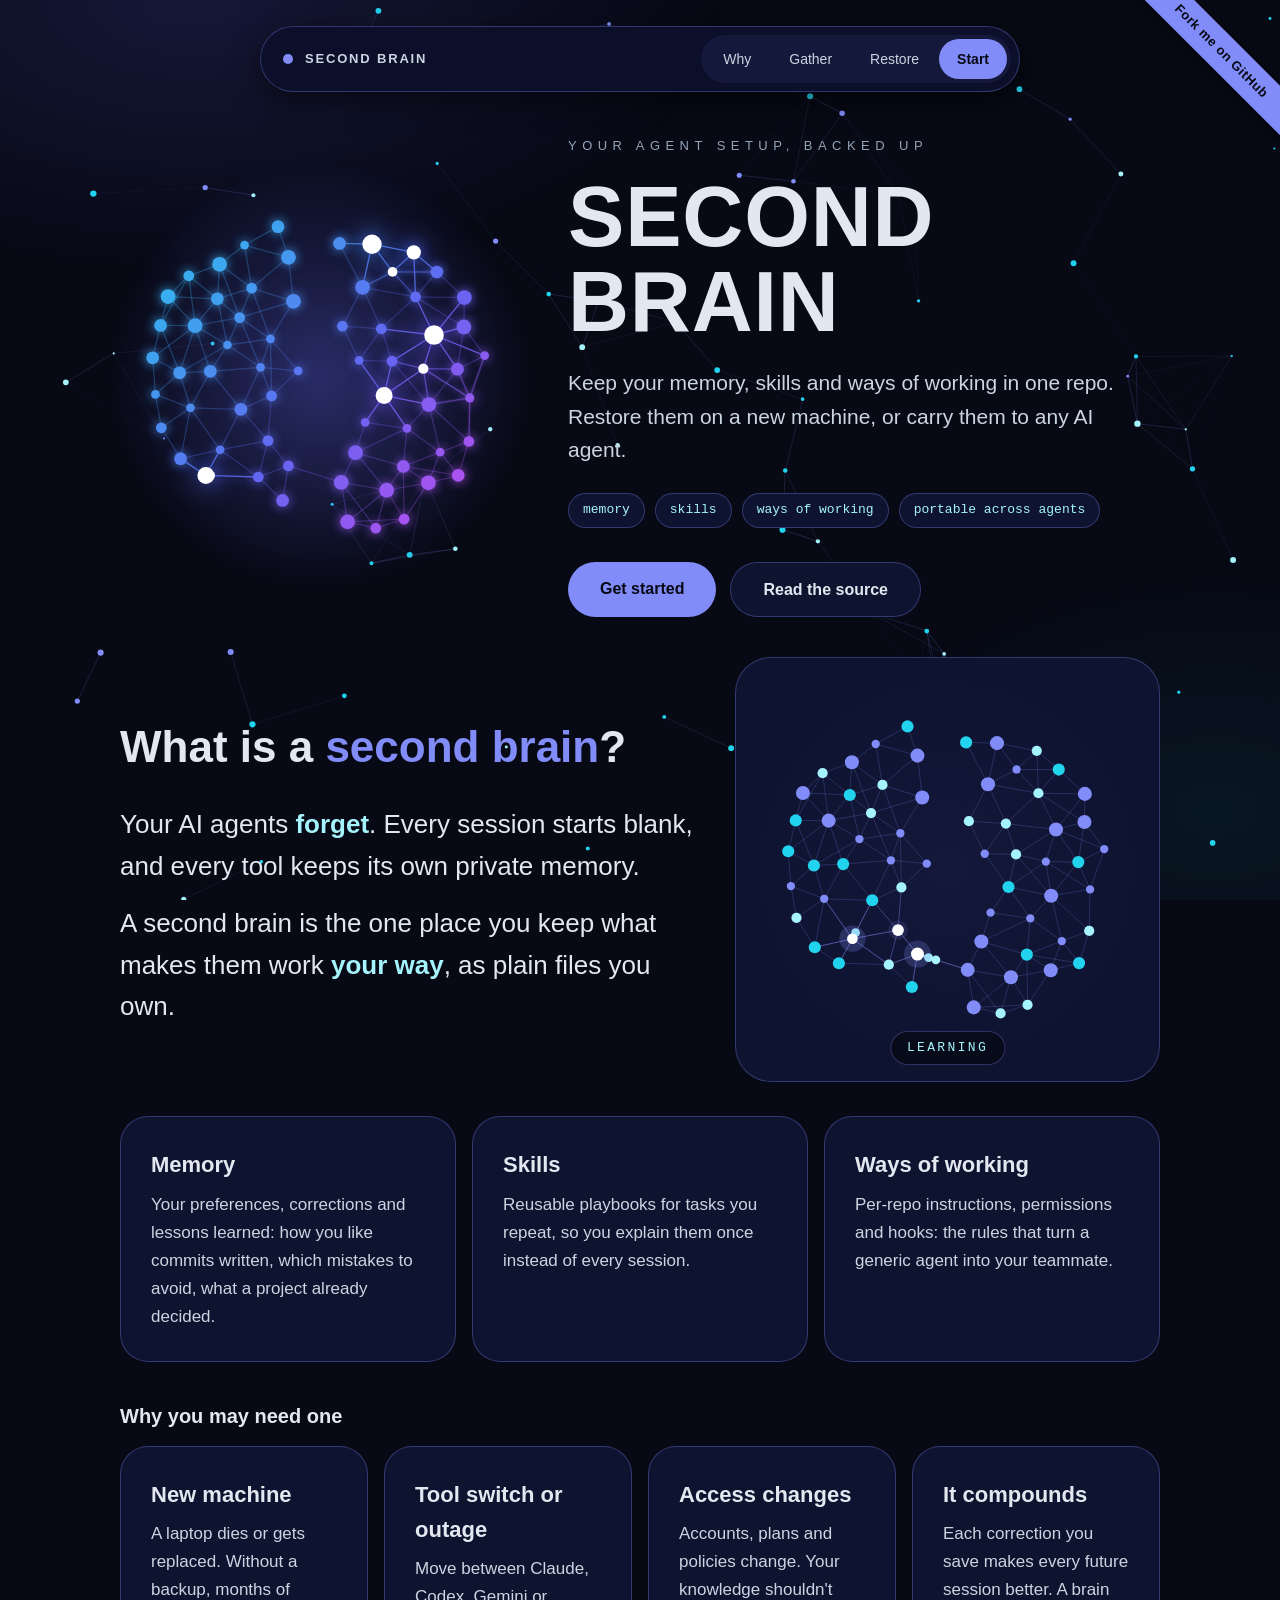
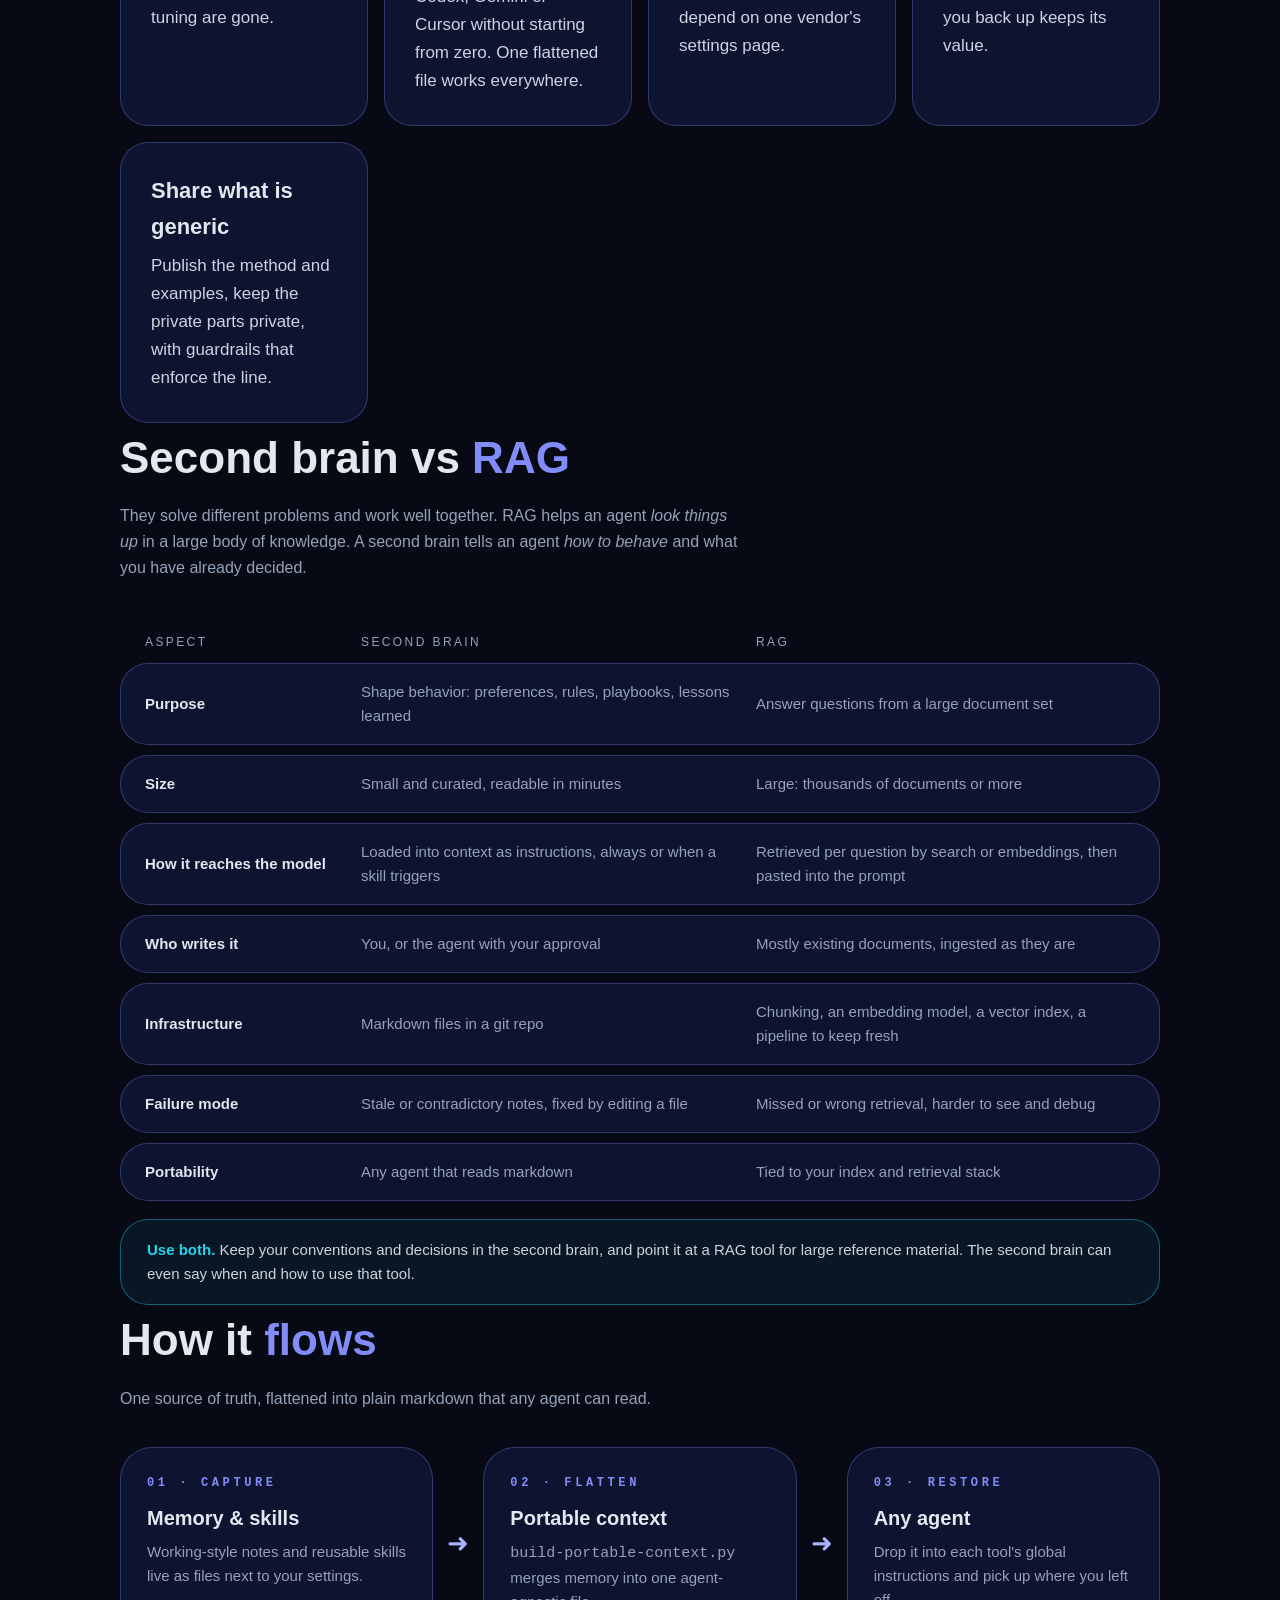
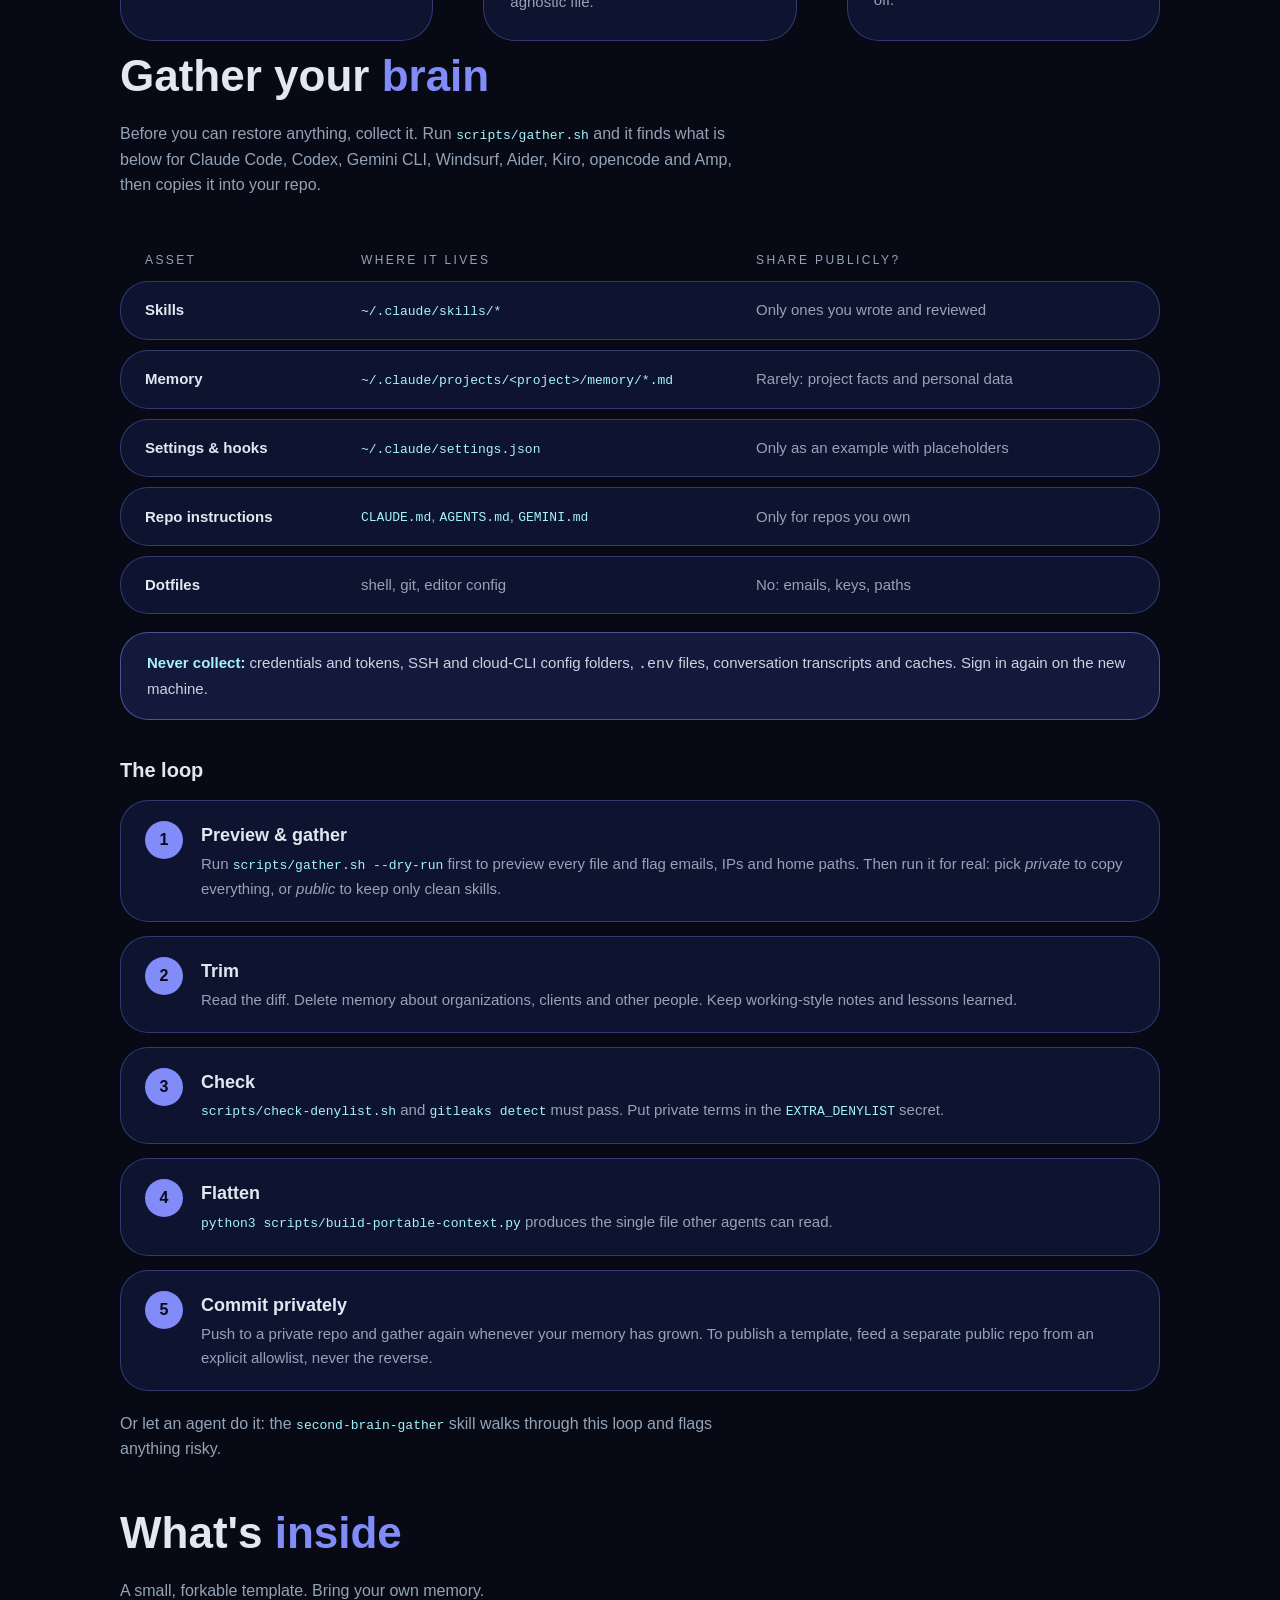
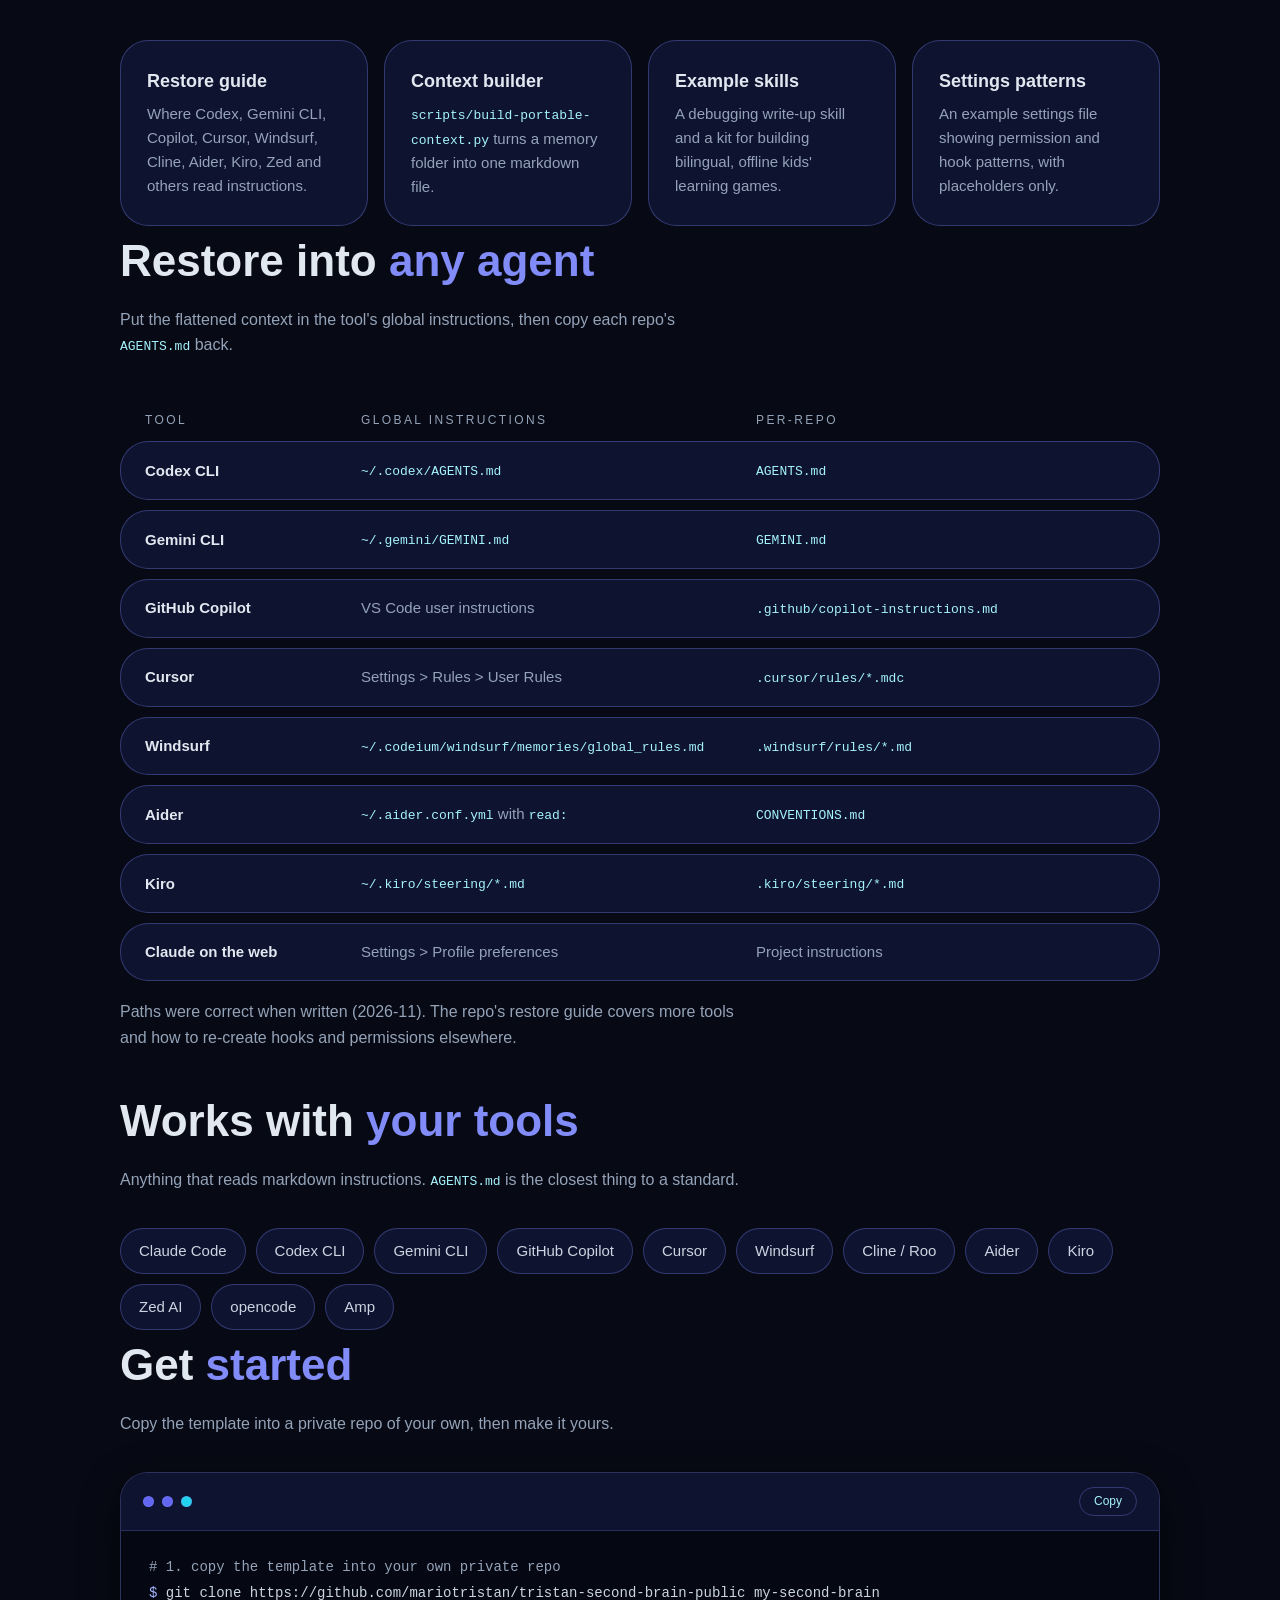
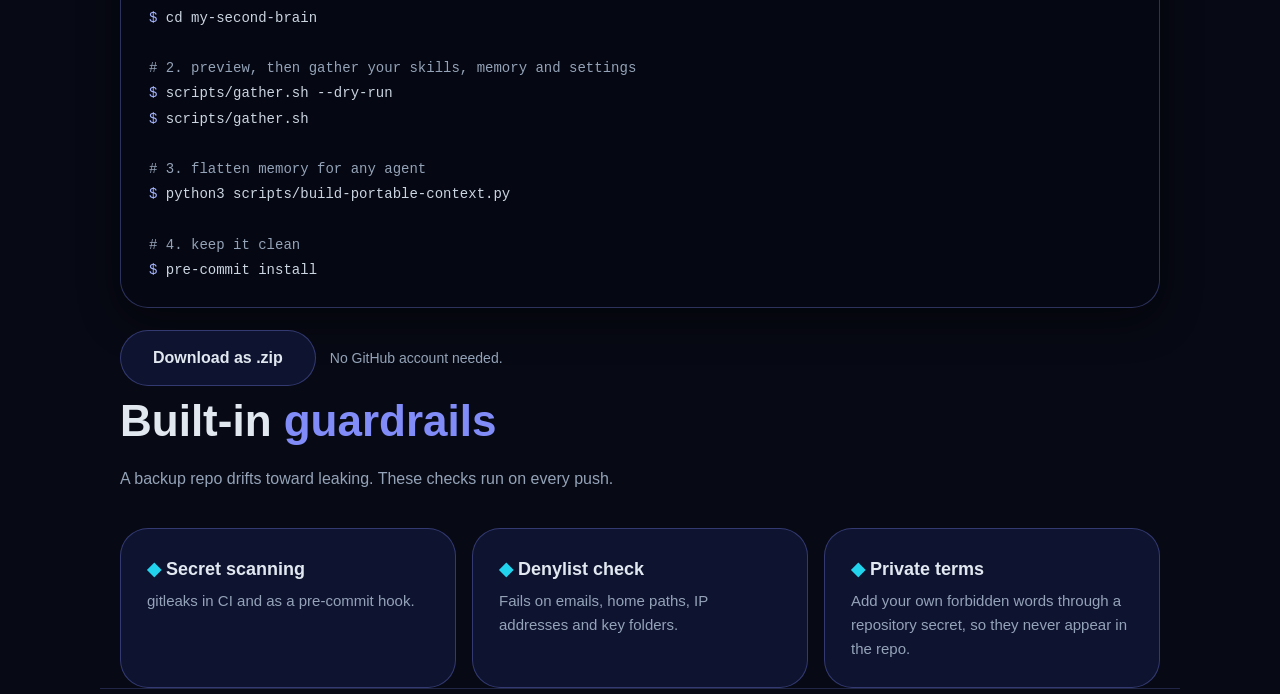
==== commit 487f4cc4: "Landing page: neon animated brain in the hero, logo-style layout Co-Authored-By: Claude Sonnet 5.5 <" ====
--- a/docs/index.html
+++ b/docs/index.html
@@ -41,7 +41,7 @@
 .ribbon a:focus-visible{outline-offset:-4px}
 @media (max-width:760px){.ribbon{width:92px;height:92px}.ribbon a{top:18px;right:-40px;width:140px;font-size:10px;padding:4px 0}
   header.top{padding-top:60px;top:8px}nav{padding-left:14px}nav .brand span{display:none}nav .links a{padding:8px 11px;font-size:13px}}
-.hero{padding:70px 20px 40px;text-align:center}
+.hero{padding:56px 20px 40px}
 .eyebrow{font-size:13px;letter-spacing:.42em;color:var(--muted);text-transform:uppercase;font-weight:500}
 h1{font-size:clamp(44px,9vw,104px);line-height:1;font-weight:800;letter-spacing:.01em;margin:18px 0 22px;
   color:var(--text);text-transform:uppercase}
@@ -113,6 +113,15 @@
 .brain-tag{position:absolute;left:50%;bottom:16px;transform:translateX(-50%);font-family:var(--mono);font-size:13px;letter-spacing:.18em;text-transform:uppercase;color:var(--ice);background:rgba(7,9,20,.8);padding:6px 16px;border-radius:999px;border:1px solid rgba(129,140,248,.32);white-space:nowrap}
 #why .card{padding:30px}#why .card h3{font-size:22px;margin-bottom:8px}#why .card p{font-size:17px;line-height:1.65;color:var(--soft)}
 @media (max-width:860px){.why-top{grid-template-columns:1fr;gap:28px}}
+.hero{display:grid;grid-template-columns:minmax(260px,400px) 1fr;gap:48px;align-items:center;text-align:left}
+.hero-brain{position:relative;aspect-ratio:1/1;width:100%}
+.hero-brain::before{content:"";position:absolute;inset:-6%;border-radius:50%;background:radial-gradient(circle,rgba(99,102,241,.38) 0%,rgba(99,102,241,0) 68%)}
+#hero-brain{position:absolute;inset:0;width:100%;height:100%}
+.hero h1{font-size:clamp(44px,6.6vw,92px)}
+.hero .lede{margin:0;max-width:560px}
+.hero .chips,.hero .btns{justify-content:flex-start}
+@media (max-width:520px){.eyebrow{letter-spacing:.22em;font-size:12px}}
+@media (max-width:860px){.hero{grid-template-columns:1fr;gap:10px;text-align:center}.hero-brain{max-width:300px;margin:0 auto}.hero .lede{margin:0 auto}.hero .chips,.hero .btns{justify-content:center}}
 footer{padding:50px 0 70px;text-align:center;color:var(--muted);font-size:14px;border-top:1px solid var(--line);margin-top:30px}
 footer a{color:var(--ice)}
 .reveal{opacity:0;transform:translateY(24px);transition:opacity .7s,transform .7s}
@@ -136,13 +145,16 @@
 
 <main id="top" tabindex="-1">
   <div class="wrap hero">
-    <div class="eyebrow">Your agent setup, backed up</div>
-    <h1>Second Brain</h1>
-    <p class="lede">Keep your memory, skills and ways of working in one repo. Restore them on a new machine, or carry them to any AI agent.</p>
-    <div class="chips"><span>memory</span><span>skills</span><span>ways of working</span><span>portable across agents</span></div>
-    <div class="btns">
-      <a class="btn primary" href="#start">Get started</a>
-      <a class="btn ghost" href="https://github.com/mariotristan/tristan-second-brain-public">Read the source</a>
+    <div class="hero-brain"><canvas id="hero-brain" role="img" aria-label="Neon animation of a network shaped like a brain, with signals firing between connected points"></canvas></div>
+    <div class="hero-text">
+      <div class="eyebrow">Your agent setup, backed up</div>
+      <h1>Second Brain</h1>
+      <p class="lede">Keep your memory, skills and ways of working in one repo. Restore them on a new machine, or carry them to any AI agent.</p>
+      <div class="chips"><span>memory</span><span>skills</span><span>ways of working</span><span>portable across agents</span></div>
+      <div class="btns">
+        <a class="btn primary" href="#start">Get started</a>
+        <a class="btn ghost" href="https://github.com/mariotristan/tristan-second-brain-public">Read the source</a>
+      </div>
     </div>
   </div>
 
@@ -336,40 +348,57 @@
   });
 
 
-  /* Brain animation: the logo's real nodes and connections, with signals cascading through them. */
-  (function(){
-    var cv=document.getElementById('brain');if(!cv||!window.BRAIN)return;
-    var cx=cv.getContext('2d'),N=BRAIN.nodes,E=BRAIN.edges,adj=N.map(function(){return[];}),W=0,H=0,sc=1,glow=N.map(function(){return 0;}),pulses=[],last=0,t0=0;
+  /* Brain animation: the logo's real nodes and connections, with signals cascading through them.
+     neon=true uses the logo's cyan > indigo > fuchsia gradient with real glow (hero only). */
+  function brain(cv,neon){
+    if(!cv||!window.BRAIN)return;
+    var cx=cv.getContext('2d'),N=BRAIN.nodes,E=BRAIN.edges,adj=N.map(function(){return[];}),W=0,H=0,sc=1,glow=N.map(function(){return 0;}),pulses=[],last=0,visible=true,running=false;
     E.forEach(function(e,i){adj[e[0]].push([e[1],i]);adj[e[1]].push([e[0],i]);});
-    var cols=['#818cf8','#a5f3fc','#22d3ee','#818cf8'],visible=true,running=false;
-    function size(){var d=Math.min(devicePixelRatio||1,2),r=cv.getBoundingClientRect();W=r.width;H=r.height;cv.width=W*d;cv.height=H*d;cx.setTransform(d,0,0,d,0,0);sc=Math.min(W,H)/400;}
+    var stops=[[34,211,238],[99,102,241],[217,70,239]];
+    function grad(t){t=Math.max(0,Math.min(1,t));var k=t<.55?0:1,u=k?(t-.55)/.45:t/.55,a=stops[k],b=stops[k+1];
+      return[Math.round(a[0]+(b[0]-a[0])*u),Math.round(a[1]+(b[1]-a[1])*u),Math.round(a[2]+(b[2]-a[2])*u)];}
+    var tn=N.map(function(n){return(n[0]+n[1]+340)/680;});
+    var flat=['#818cf8','#a5f3fc','#22d3ee','#818cf8'];
+    function rgb(c,a){return'rgba('+c[0]+','+c[1]+','+c[2]+','+a+')';}
+    function size(){var d=Math.min(devicePixelRatio||1,2),r=cv.getBoundingClientRect();W=r.width;H=r.height;cv.width=W*d;cv.height=H*d;cx.setTransform(d,0,0,d,0,0);sc=Math.min(W,H)/(neon?360:400);}
     function px(i){return[W/2+N[i][0]*sc,H/2+N[i][1]*sc];}
     function fire(i,hops){glow[i]=1;if(hops<=0)return;var nb=adj[i];if(!nb.length)return;
       var k=Math.min(nb.length,1+Math.floor(Math.random()*2));
       for(var n=0;n<k;n++){var c=nb[Math.floor(Math.random()*nb.length)];pulses.push({a:i,b:c[0],t:0,hops:hops-1,speed:.0016+Math.random()*.0012});}}
     function frame(ts){
-      if(!t0)t0=ts;var dt=Math.min(ts-last,50);last=ts;
+      var dt=Math.min(ts-last,50);last=ts;
       cx.clearRect(0,0,W,H);
-      // connections
-      cx.lineWidth=1;
-      for(var i=0;i<E.length;i++){var a=px(E[i][0]),b=px(E[i][1]),g=Math.max(glow[E[i][0]],glow[E[i][1]]);
-        cx.strokeStyle='rgba(129,140,248,'+(0.22+0.4*g)+')';cx.beginPath();cx.moveTo(a[0],a[1]);cx.lineTo(b[0],b[1]);cx.stroke();}
-      // pulses
+      var i,a,b,g,c;
+      cx.lineWidth=neon?1.3:1;
+      for(i=0;i<E.length;i++){a=px(E[i][0]);b=px(E[i][1]);g=Math.max(glow[E[i][0]],glow[E[i][1]]);
+        if(neon){c=grad((tn[E[i][0]]+tn[E[i][1]])/2);cx.strokeStyle=rgb(c,.30+.6*g);
+          if(g>.05){cx.shadowColor=rgb(c,1);cx.shadowBlur=14*g;}}
+        else cx.strokeStyle='rgba(129,140,248,'+(0.22+0.4*g)+')';
+        cx.beginPath();cx.moveTo(a[0],a[1]);cx.lineTo(b[0],b[1]);cx.stroke();cx.shadowBlur=0;}
       for(var p=pulses.length-1;p>=0;p--){var q=pulses[p];q.t+=q.speed*dt;
-        var a2=px(q.a),b2=px(q.b),x=a2[0]+(b2[0]-a2[0])*Math.min(q.t,1),y=a2[1]+(b2[1]-a2[1])*Math.min(q.t,1);
-        cx.fillStyle='#a5f3fc';cx.beginPath();cx.arc(x,y,3.2*sc+1,0,6.283);cx.fill();
-        cx.strokeStyle='rgba(165,243,252,.55)';cx.lineWidth=2;cx.beginPath();cx.moveTo(a2[0]+(b2[0]-a2[0])*Math.max(q.t-.25,0),a2[1]+(b2[1]-a2[1])*Math.max(q.t-.25,0));cx.lineTo(x,y);cx.stroke();
+        var a2=px(q.a),b2=px(q.b),f=Math.min(q.t,1),x=a2[0]+(b2[0]-a2[0])*f,y=a2[1]+(b2[1]-a2[1])*f,tf=Math.max(q.t-.25,0);
+        c=neon?grad(tn[q.b]):[165,243,252];
+        cx.strokeStyle=rgb(c,.7);cx.lineWidth=2;if(neon){cx.shadowColor=rgb(c,1);cx.shadowBlur=16;}
+        cx.beginPath();cx.moveTo(a2[0]+(b2[0]-a2[0])*tf,a2[1]+(b2[1]-a2[1])*tf);cx.lineTo(x,y);cx.stroke();
+        cx.fillStyle=neon?'#ffffff':'#a5f3fc';cx.beginPath();cx.arc(x,y,3.2*sc+1,0,6.283);cx.fill();cx.shadowBlur=0;
         if(q.t>=1){pulses.splice(p,1);fire(q.b,q.hops);}}
-      // nodes
-      for(var n=0;n<N.length;n++){var c=px(n),r=(N[n][2]*.9+1.2)*sc;glow[n]=Math.max(0,glow[n]-dt*.0011);
-        if(glow[n]>.02){cx.fillStyle='rgba(129,140,248,'+(glow[n]*.28)+')';cx.beginPath();cx.arc(c[0],c[1],r+10*sc*glow[n],0,6.283);cx.fill();}
-        cx.fillStyle=glow[n]>.35?'#ffffff':cols[n%4];cx.beginPath();cx.arc(c[0],c[1],r*(1+.35*glow[n]),0,6.283);cx.fill();}
-      if(!reduce){if(ts-t0>0&&Math.random()<dt/520)fire(Math.floor(Math.random()*N.length),4+Math.floor(Math.random()*3));if(visible)requestAnimationFrame(frame);else running=false;}
+      for(var n=0;n<N.length;n++){c=px(n);var r=(N[n][2]*.9+1.2)*sc;glow[n]=Math.max(0,glow[n]-dt*.0011);
+        if(neon){var col=grad(tn[n]);cx.shadowColor=rgb(col,1);cx.shadowBlur=10+18*glow[n];
+          cx.fillStyle=glow[n]>.35?'#ffffff':rgb(col,1);}
+        else{if(glow[n]>.02){cx.fillStyle='rgba(129,140,248,'+(glow[n]*.28)+')';cx.beginPath();cx.arc(c[0],c[1],r+10*sc*glow[n],0,6.283);cx.fill();}
+          cx.fillStyle=glow[n]>.35?'#ffffff':flat[n%4];}
+        cx.beginPath();cx.arc(c[0],c[1],r*(1+.35*glow[n]),0,6.283);cx.fill();cx.shadowBlur=0;}
+      if(!reduce&&Math.random()<dt/(neon?420:520))fire(Math.floor(Math.random()*N.length),4+Math.floor(Math.random()*3));
+      if(!reduce&&visible)requestAnimationFrame(frame);else running=false;
     }
     new IntersectionObserver(function(es){visible=es[0].isIntersecting;if(visible&&!running&&!reduce){running=true;last=performance.now();requestAnimationFrame(frame);}}).observe(cv);
     addEventListener('resize',function(){size();if(reduce)frame(performance.now());});
-    size();if(reduce){for(var k=0;k<6;k++)glow[Math.floor(Math.random()*N.length)]=.9;frame(performance.now());}else{running=true;requestAnimationFrame(frame);}
-  })();
+    size();
+    if(reduce){for(var k=0;k<7;k++)glow[Math.floor(Math.random()*N.length)]=.9;frame(performance.now());}
+    else{running=true;last=performance.now();requestAnimationFrame(frame);}
+  }
+  brain(document.getElementById('hero-brain'),true);
+  brain(document.getElementById('brain'),false);
 
   var navLinks=[].slice.call(document.querySelectorAll('nav .links a'));
   var spy=new IntersectionObserver(function(es){es.forEach(function(e){
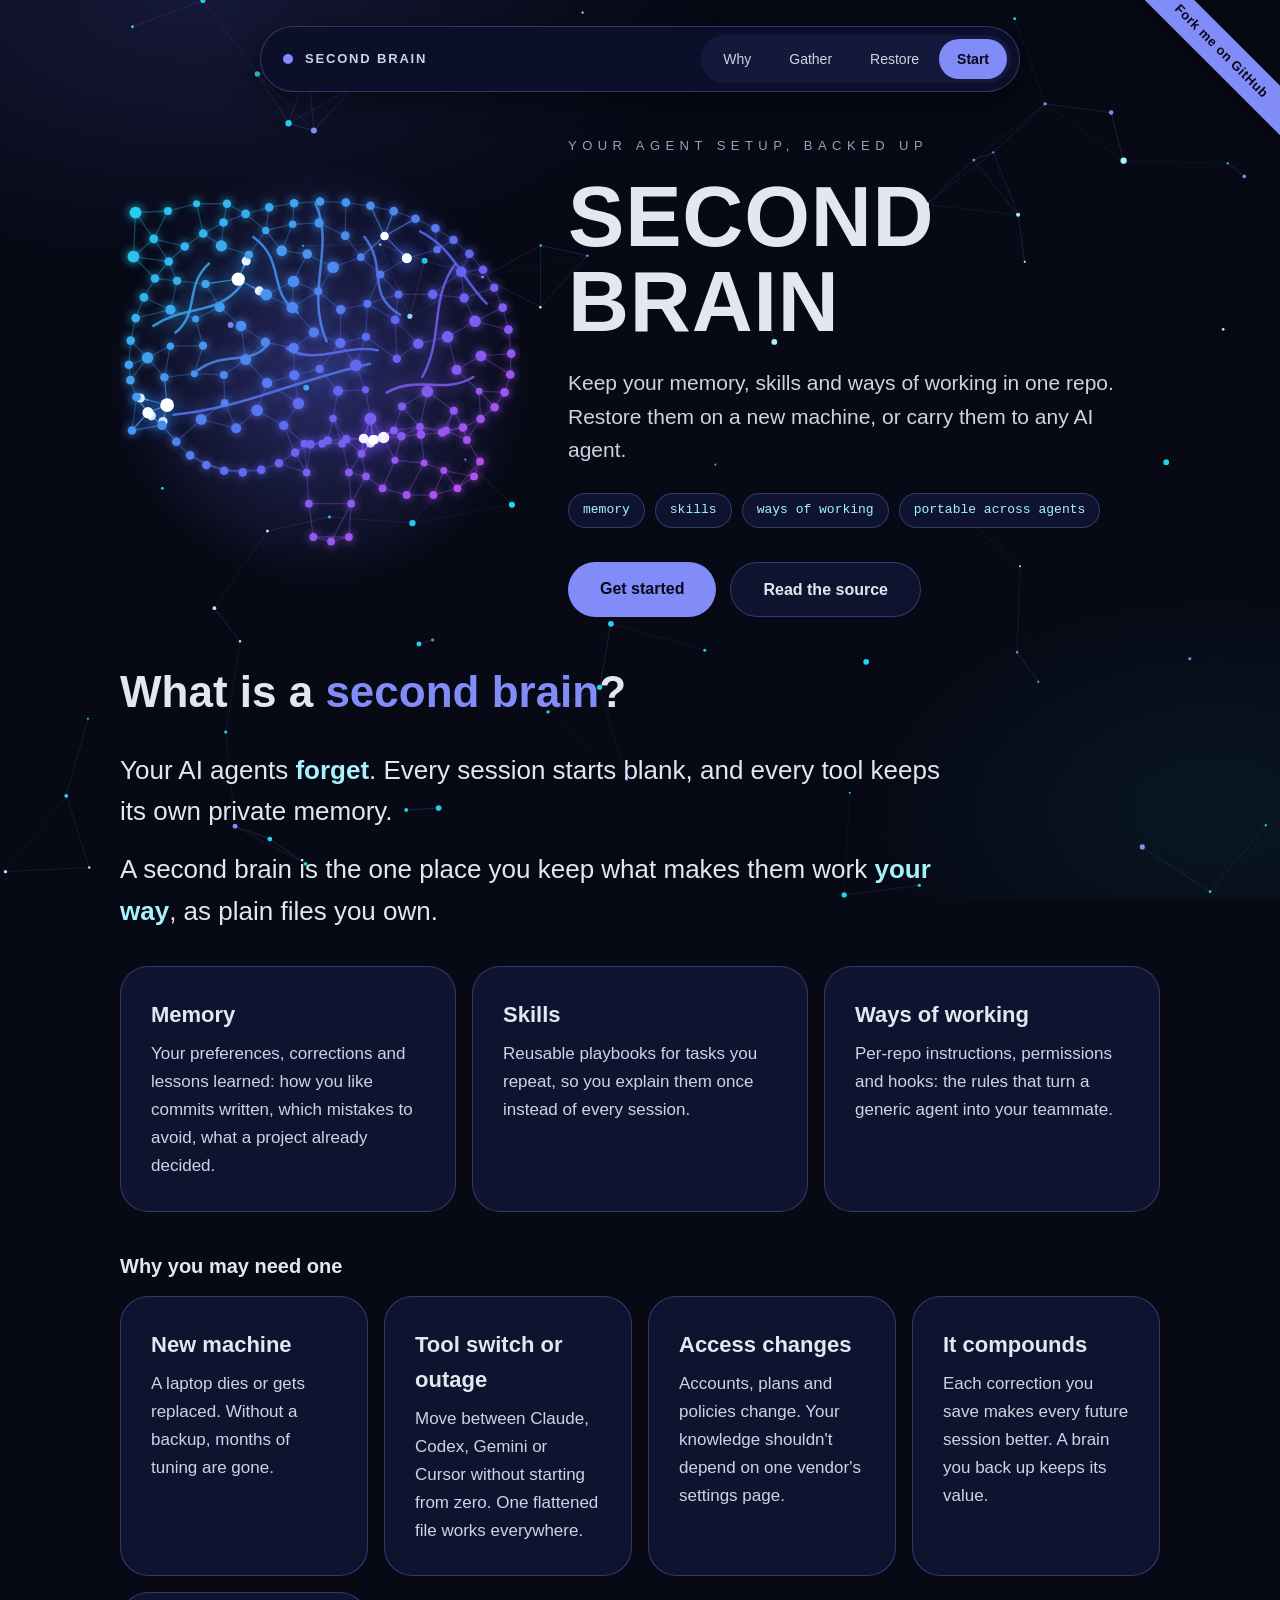
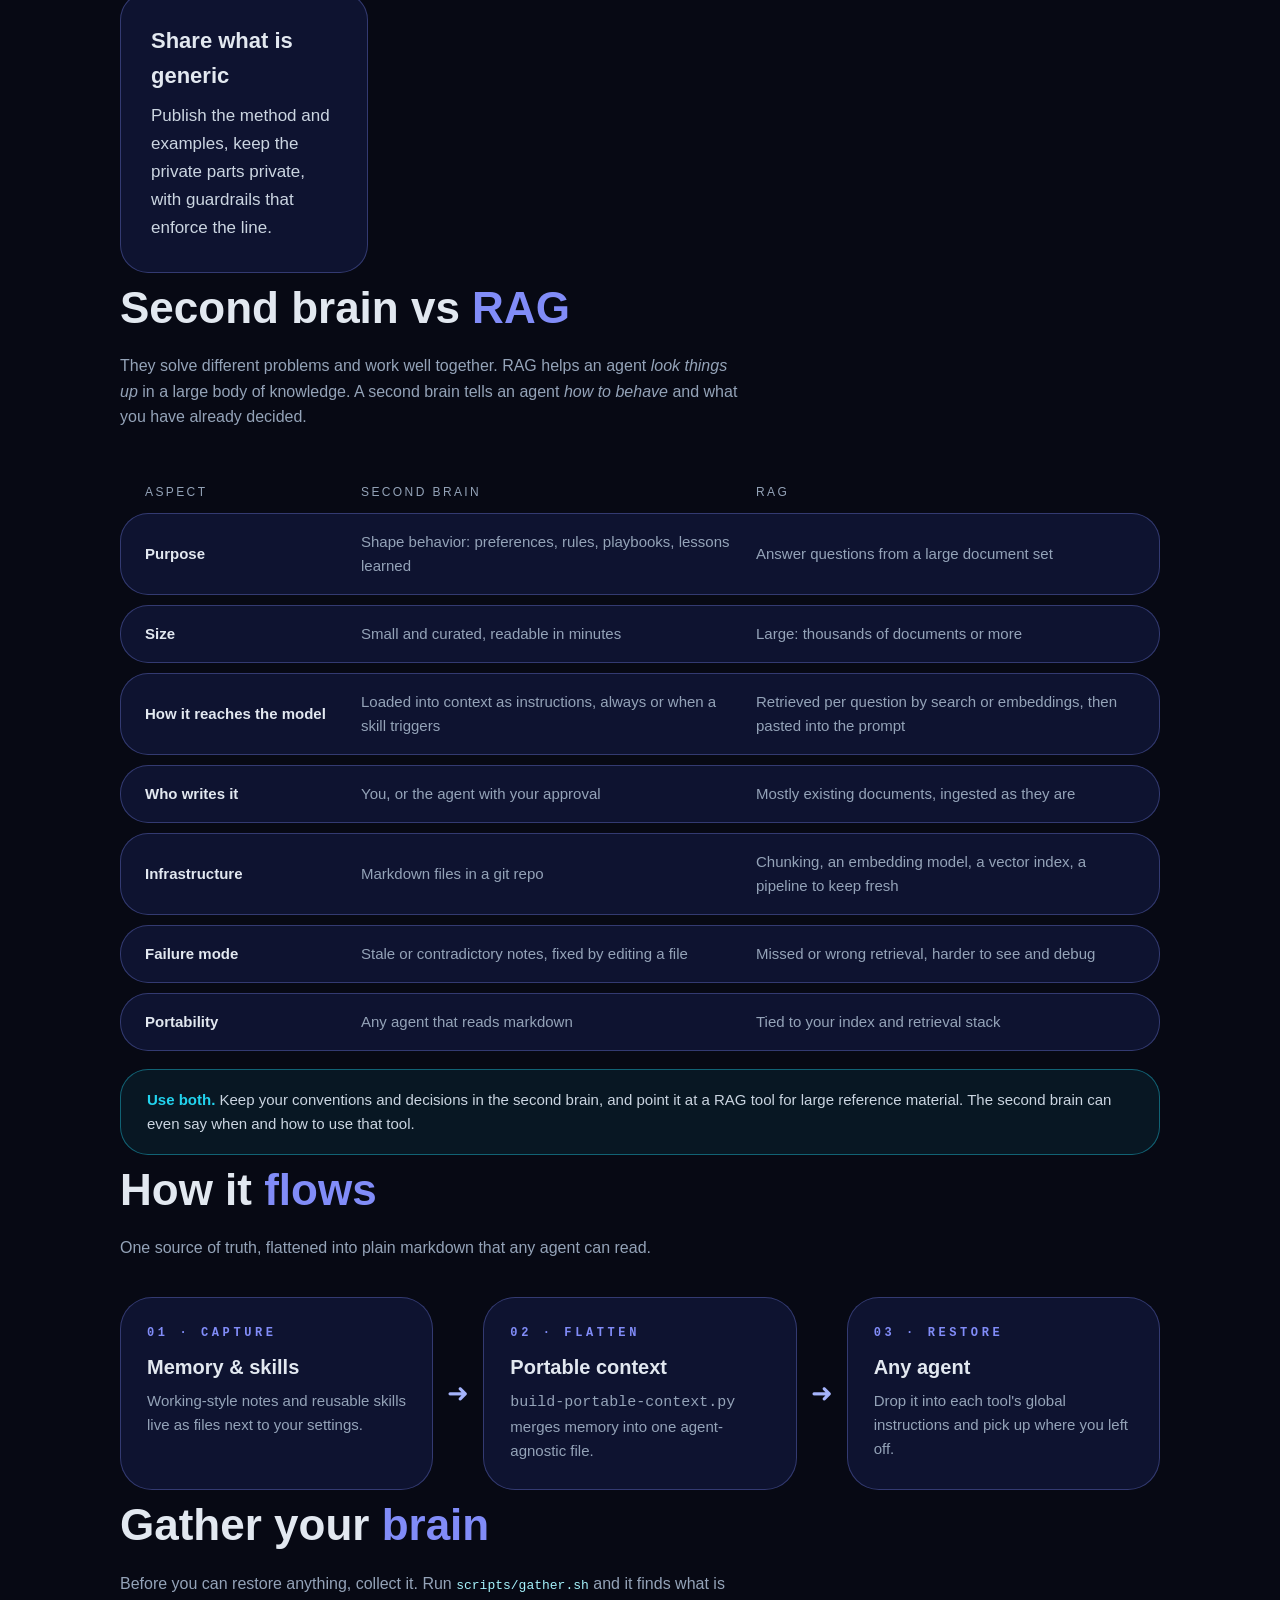
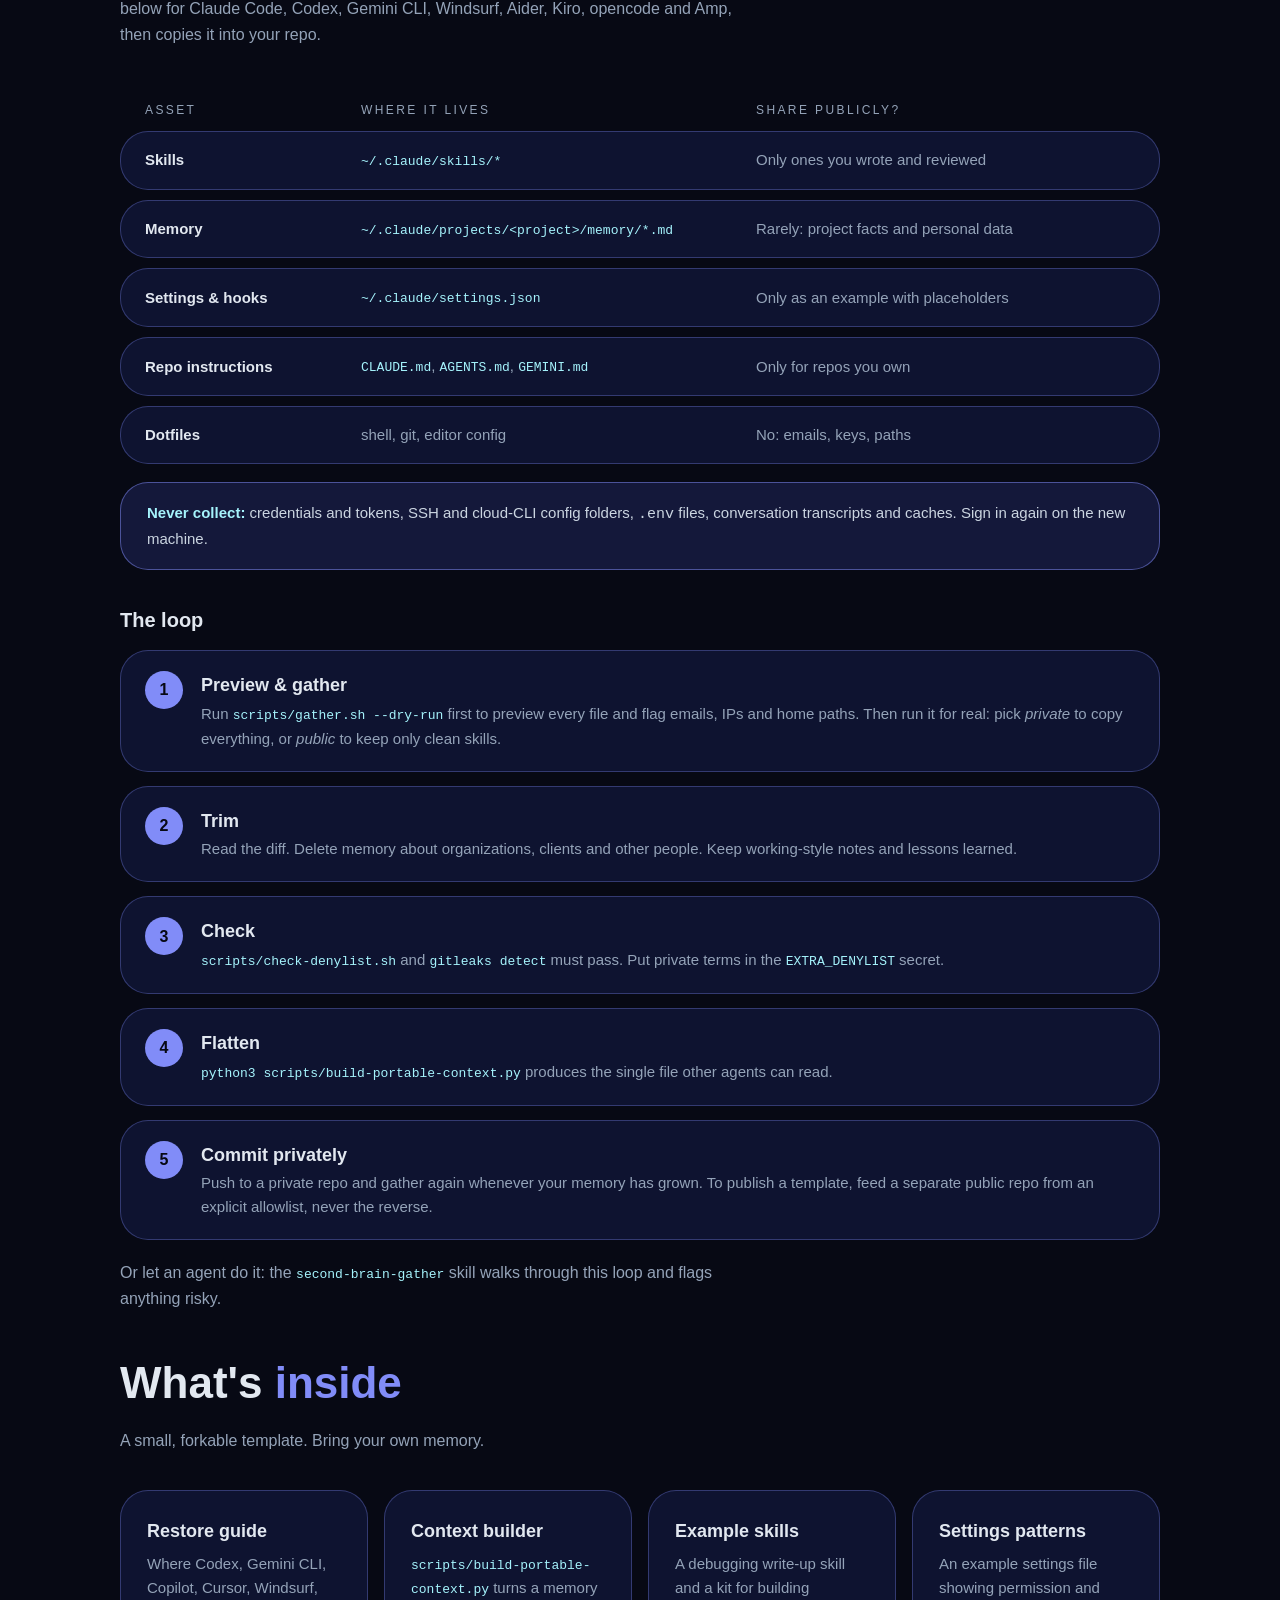
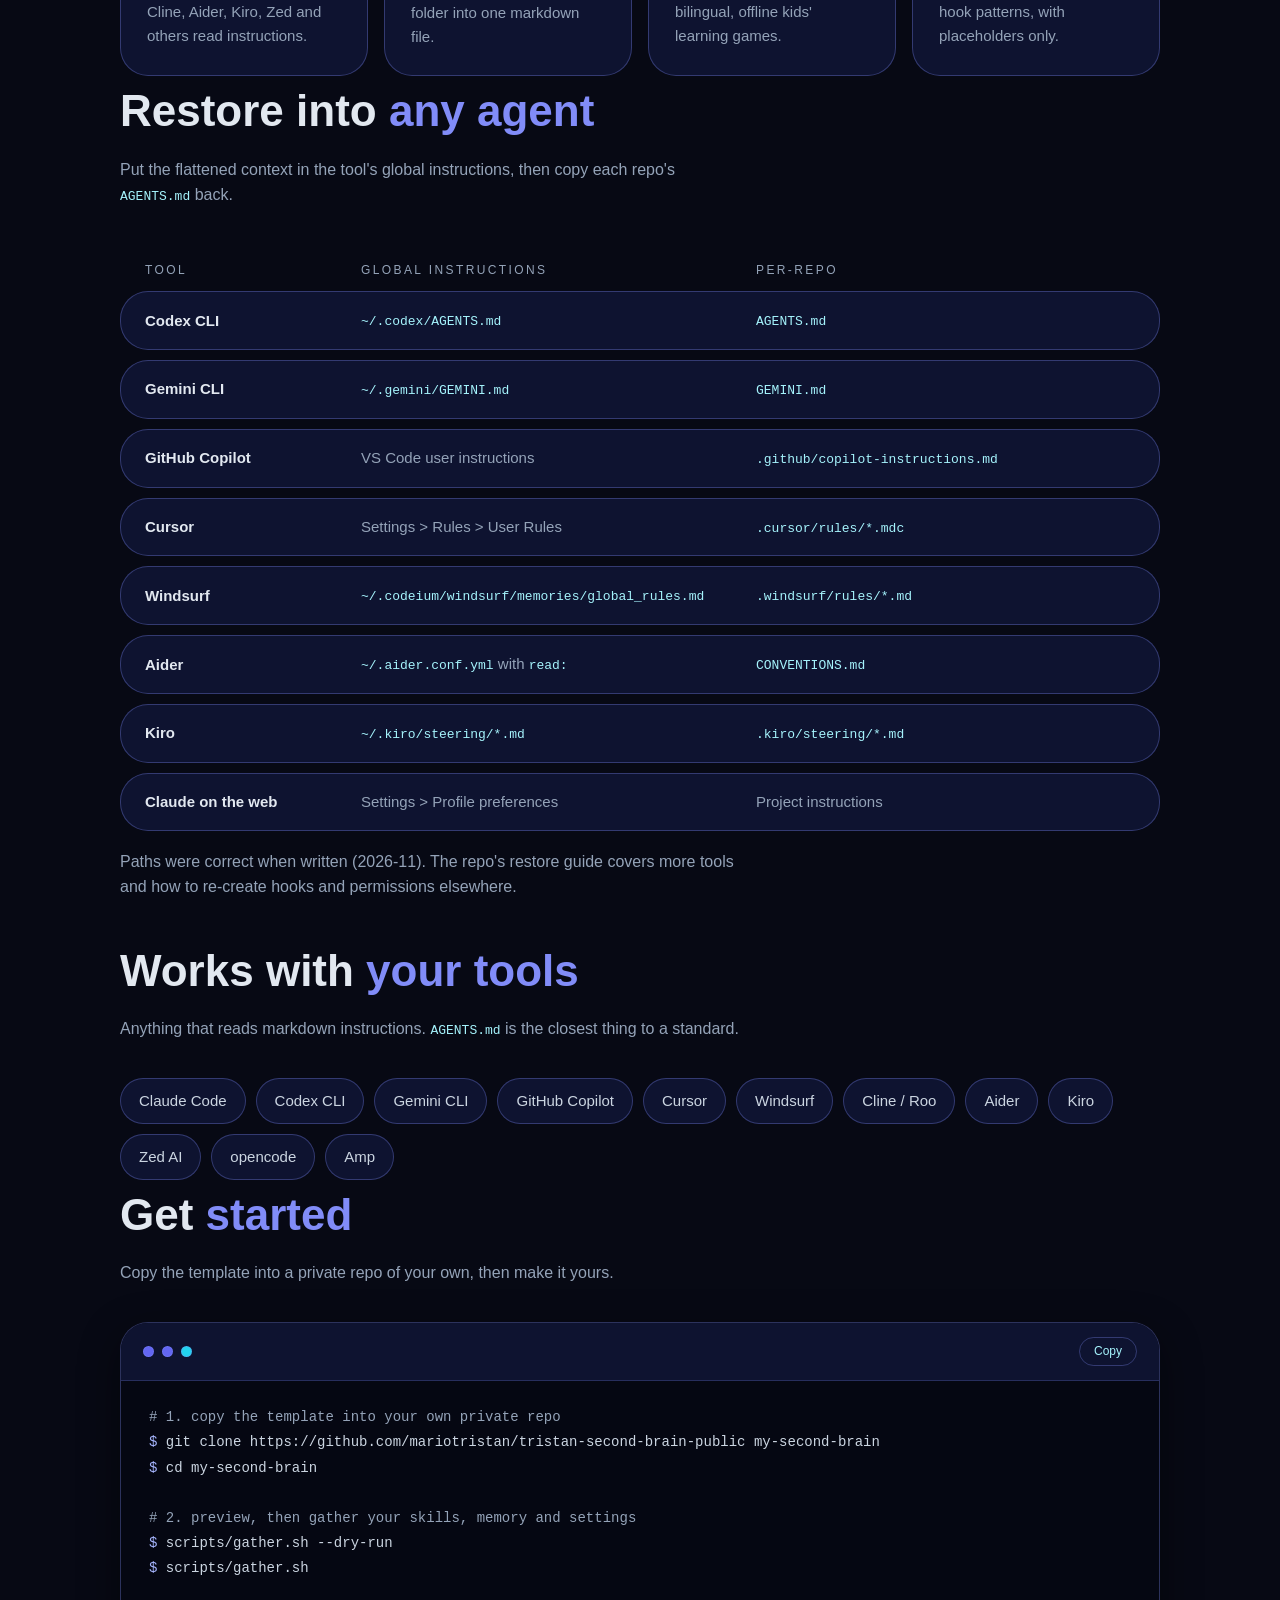
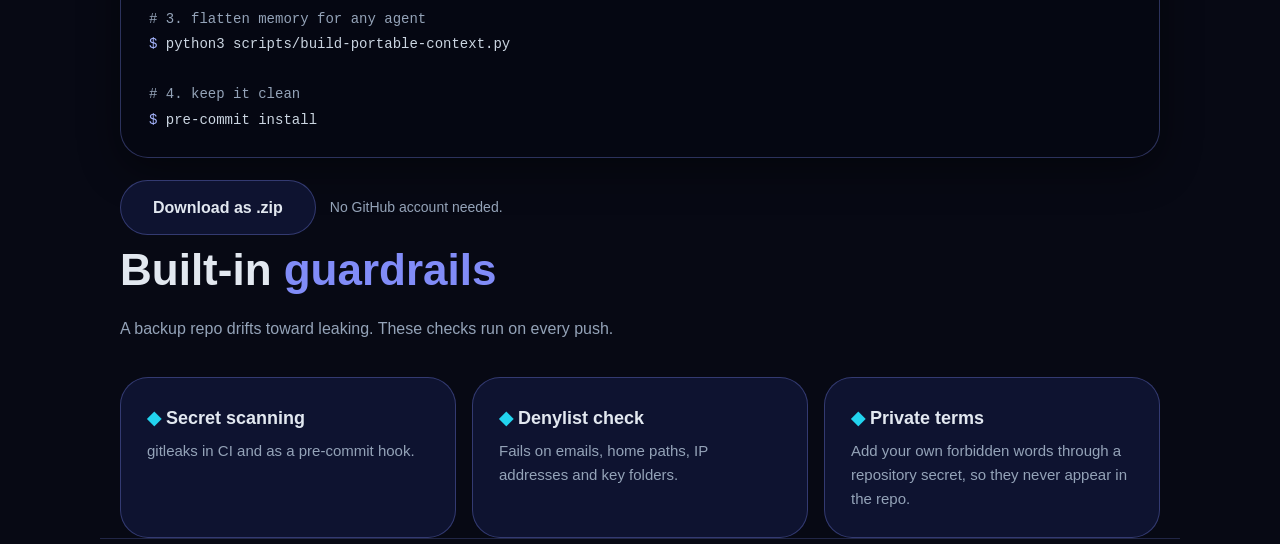
==== commit e0cbd8ce: "Landing page: single neon hero brain, drawn as a side-view brain Co-Authored-By: Claude Sonnet 5.5 <" ====
--- a/docs/index.html
+++ b/docs/index.html
@@ -103,16 +103,11 @@
 .skip:focus{top:16px}
 .sr{position:absolute;width:1px;height:1px;overflow:hidden;clip:rect(0 0 0 0);white-space:nowrap}
 @media (forced-colors:active){h1,h2 em,.btn.primary{background:none;color:CanvasText;-webkit-text-fill-color:currentColor;forced-color-adjust:auto}.btn,.card,.node,.step,.row,.term{border:1px solid CanvasText}}
-.why-top{display:grid;grid-template-columns:1.15fr .85fr;gap:40px;align-items:center;margin-bottom:34px}
-.why-top .lead{font-size:clamp(20px,2.5vw,26px);line-height:1.6;color:var(--text);font-weight:400}
-.why-top .lead h2{margin-bottom:22px}
-.why-top .lead p+p{margin-top:16px}
-.why-top .lead strong{color:var(--ice);font-weight:700}
-.brain-wrap{position:relative;aspect-ratio:1/1;max-width:440px;width:100%;margin:0 auto;border-radius:36px;border:1px solid rgba(129,140,248,.32);background:radial-gradient(circle at 50% 50%,#14183a 0%,var(--panel) 70%);overflow:hidden}
-#brain{position:absolute;inset:0;width:100%;height:100%}
-.brain-tag{position:absolute;left:50%;bottom:16px;transform:translateX(-50%);font-family:var(--mono);font-size:13px;letter-spacing:.18em;text-transform:uppercase;color:var(--ice);background:rgba(7,9,20,.8);padding:6px 16px;border-radius:999px;border:1px solid rgba(129,140,248,.32);white-space:nowrap}
+#why .lead{max-width:820px;margin-bottom:34px;font-size:clamp(20px,2.5vw,26px);line-height:1.6;color:var(--text)}
+#why .lead h2{margin-bottom:22px}
+#why .lead p+p{margin-top:16px}
+#why .lead strong{color:var(--ice);font-weight:700}
 #why .card{padding:30px}#why .card h3{font-size:22px;margin-bottom:8px}#why .card p{font-size:17px;line-height:1.65;color:var(--soft)}
-@media (max-width:860px){.why-top{grid-template-columns:1fr;gap:28px}}
 .hero{display:grid;grid-template-columns:minmax(260px,400px) 1fr;gap:48px;align-items:center;text-align:left}
 .hero-brain{position:relative;aspect-ratio:1/1;width:100%}
 .hero-brain::before{content:"";position:absolute;inset:-6%;border-radius:50%;background:radial-gradient(circle,rgba(99,102,241,.38) 0%,rgba(99,102,241,0) 68%)}
@@ -159,16 +154,10 @@
   </div>
 
   <section class="wrap reveal" id="why" aria-labelledby="h-1">
-    <div class="why-top">
-      <div class="lead">
-        <h2 id="h-1">What is a <em>second brain</em>?</h2>
-        <p>Your AI agents <strong>forget</strong>. Every session starts blank, and every tool keeps its own private memory.</p>
-        <p>A second brain is the one place you keep what makes them work <strong>your way</strong>, as plain files you own.</p>
-      </div>
-      <div class="brain-wrap">
-        <canvas id="brain" role="img" aria-label="Animation of a network shaped like a brain, with signals firing between connected points"></canvas>
-        <div class="brain-tag" aria-hidden="true">Learning</div>
-      </div>
+    <div class="lead">
+      <h2 id="h-1">What is a <em>second brain</em>?</h2>
+      <p>Your AI agents <strong>forget</strong>. Every session starts blank, and every tool keeps its own private memory.</p>
+      <p>A second brain is the one place you keep what makes them work <strong>your way</strong>, as plain files you own.</p>
     </div>
     <div class="grid">
       <div class="card"><h3>Memory</h3><p>Your preferences, corrections and lessons learned: how you like commits written, which mistakes to avoid, what a project already decided.</p></div>
@@ -309,7 +298,6 @@
   MIT licensed · <a href="https://github.com/mariotristan/tristan-second-brain-public">tristan-second-brain-public</a>
 </footer>
 
-<script src="brain-data.js"></script>
 <script>
 (function(){
   var reduce=matchMedia('(prefers-reduced-motion: reduce)').matches;
@@ -348,57 +336,90 @@
   });
 
 
-  /* Brain animation: the logo's real nodes and connections, with signals cascading through them.
-     neon=true uses the logo's cyan > indigo > fuchsia gradient with real glow (hero only). */
-  function brain(cv,neon){
-    if(!cv||!window.BRAIN)return;
-    var cx=cv.getContext('2d'),N=BRAIN.nodes,E=BRAIN.edges,adj=N.map(function(){return[];}),W=0,H=0,sc=1,glow=N.map(function(){return 0;}),pulses=[],last=0,visible=true,running=false;
+  /* Neon brain: a side-view brain built from glowing nodes and connections, with signals cascading through it. */
+  function buildBrain(){
+    var seed=7;function rnd(){seed|=0;seed=seed+0x6D2B79F5|0;var t=Math.imul(seed^seed>>>15,1|seed);t=t+Math.imul(t^t>>>7,61|t)^t;return((t^t>>>14)>>>0)/4294967296;}
+    function bez(p0,c1,c2,p1,t){var u=1-t;return[u*u*u*p0[0]+3*u*u*t*c1[0]+3*u*t*t*c2[0]+t*t*t*p1[0],u*u*u*p0[1]+3*u*u*t*c1[1]+3*u*t*t*c2[1]+t*t*t*p1[1]];}
+    var segs=[[[-172,-5],[-172,-95],[-95,-150],[0,-152]],[[0,-152],[95,-152],[168,-105],[172,-15]],[[172,-15],[175,25],[150,50],[110,56]],
+      [[110,56],[70,60],[40,62],[18,62]],[[18,62],[10,62],[-10,66],[-18,70]],[[-18,70],[-52,104],[-112,98],[-136,54]],[[-136,54],[-162,36],[-172,18],[-172,-5]]];
+    var cere=[];for(var i=0;i<segs.length;i++)for(var k=0;k<24;k++)cere.push(bez(segs[i][0],segs[i][1],segs[i][2],segs[i][3],k/24));
+    var cb=[];for(var a=0;a<28;a++){var th=a/28*6.2832;cb.push([90+54*Math.cos(th),82+27*Math.sin(th)+Math.sin(th)*4]);}
+    var stem=[[-14,66],[2,66],[20,66],[26,92],[28,120],[26,150],[10,154],[-6,150],[-10,120],[-12,92]];
+    function inside(poly,x,y){var c=false;for(var i=0,j=poly.length-1;i<poly.length;j=i++){var a=poly[i],b=poly[j];if((a[1]>y)!==(b[1]>y)&&x<(b[0]-a[0])*(y-a[1])/(b[1]-a[1])+a[0])c=true;}return c;}
+    function dist(p,q){return Math.hypot(p[0]-q[0],p[1]-q[1]);}
+    function ring(poly,step){var out=[],acc=0;for(var i=0;i<poly.length;i++){var q=poly[(i+1)%poly.length];acc+=dist(poly[i],q);if(!out.length||acc>=step){out.push(poly[i]);acc=0;}}return out;}
+    var N=[],E=[],groups=[];
+    function addRing(poly,step,r){var start=N.length,pts=ring(poly,step);pts.forEach(function(q){N.push([q[0],q[1],r]);});
+      for(var i=0;i<pts.length;i++)E.push([start+i,start+(i+1)%pts.length]);}
+    addRing(cere,15,3.2);addRing(cb,15,2.8);
+    addRing(stem,12,2.8);
+    var ringCount=N.length,inner=[];
+    for(var t=0;t<9000&&inner.length<92;t++){var x=rnd()*340-170,y=rnd()*210-155;
+      if(!inside(cere,x,y))continue;var ok=true;
+      for(var i=0;i<N.length;i++)if(dist(N[i],[x,y])<(i<ringCount?17:23)){ok=false;break;}
+      if(ok){N.push([x,y,2.2+rnd()*2.6]);inner.push(N.length-1);}}
+    // cerebellum interior
+    for(var t=0;t<200;t++){var x=90+rnd()*100-50,y=82+rnd()*50-25;if(!inside(cb,x,y))continue;var ok=true;for(var i=0;i<N.length;i++)if(dist(N[i],[x,y])<18){ok=false;break;}if(ok)N.push([x,y,2.4]);}
+    // connect each node to its nearest neighbours
+    var have={};E.forEach(function(e){have[e[0]+'-'+e[1]]=have[e[1]+'-'+e[0]]=1;});
+    for(var i=0;i<N.length;i++){var ds=[];for(var j=0;j<N.length;j++)if(j!==i){var d=dist(N[i],N[j]);if(d<44)ds.push([d,j]);}
+      ds.sort(function(a,b){return a[0]-b[0];});
+      for(var k=0;k<Math.min(3,ds.length);k++){var j=ds[k][1];if(!have[i+'-'+j]){have[i+'-'+j]=have[j+'-'+i]=1;E.push([i,j]);}}}
+    // fold lines (sulci) drawn as glowing curves
+    var folds=[[[-132,40],[-70,34],[-25,10],[45,-6]],[[-4,-150],[14,-110],[-14,-72],[6,-26]],[[122,-96],[98,-64],[112,-30],[92,6]],[[-150,-40],[-120,-60],[-92,-48],[-70,-78]],[[-60,-120],[-30,-98],[-48,-70],[-20,-52]],[[40,-120],[62,-92],[40,-70],[72,-50]],[[-110,0],[-86,-18],[-64,-4],[-48,-22]],[[90,-125],[120,-110],[128,-82],[150,-60]],[[-30,-20],[-6,-4],[24,-24],[52,-18]],[[60,20],[88,4],[112,22],[138,6]],[[-100,-96],[-122,-76],[-108,-52],[-130,-34]]];
+    return{N:N,E:E,folds:folds,cere:cere};
+  }
+  function brain(cv){
+    if(!cv)return;
+    var M=buildBrain(),cx=cv.getContext('2d'),N=M.N,E=M.E,adj=N.map(function(){return[];}),W=0,H=0,sc=1,glow=N.map(function(){return 0;}),pulses=[],last=0,visible=true,running=false;
     E.forEach(function(e,i){adj[e[0]].push([e[1],i]);adj[e[1]].push([e[0],i]);});
     var stops=[[34,211,238],[99,102,241],[217,70,239]];
     function grad(t){t=Math.max(0,Math.min(1,t));var k=t<.55?0:1,u=k?(t-.55)/.45:t/.55,a=stops[k],b=stops[k+1];
       return[Math.round(a[0]+(b[0]-a[0])*u),Math.round(a[1]+(b[1]-a[1])*u),Math.round(a[2]+(b[2]-a[2])*u)];}
-    var tn=N.map(function(n){return(n[0]+n[1]+340)/680;});
-    var flat=['#818cf8','#a5f3fc','#22d3ee','#818cf8'];
+    var tn=N.map(function(n){return(n[0]+n[1]+330)/660;});
     function rgb(c,a){return'rgba('+c[0]+','+c[1]+','+c[2]+','+a+')';}
-    function size(){var d=Math.min(devicePixelRatio||1,2),r=cv.getBoundingClientRect();W=r.width;H=r.height;cv.width=W*d;cv.height=H*d;cx.setTransform(d,0,0,d,0,0);sc=Math.min(W,H)/(neon?360:400);}
-    function px(i){return[W/2+N[i][0]*sc,H/2+N[i][1]*sc];}
+    function size(){var d=Math.min(devicePixelRatio||1,2),r=cv.getBoundingClientRect();W=r.width;H=r.height;cv.width=W*d;cv.height=H*d;cx.setTransform(d,0,0,d,0,0);sc=Math.min(W,H)/360;}
+    function px(i){return[W/2+N[i][0]*sc,H/2+N[i][1]*sc-6*sc];}
     function fire(i,hops){glow[i]=1;if(hops<=0)return;var nb=adj[i];if(!nb.length)return;
       var k=Math.min(nb.length,1+Math.floor(Math.random()*2));
       for(var n=0;n<k;n++){var c=nb[Math.floor(Math.random()*nb.length)];pulses.push({a:i,b:c[0],t:0,hops:hops-1,speed:.0016+Math.random()*.0012});}}
+    function drawFolds(){
+      cx.lineCap='round';cx.lineWidth=3.2*sc/1.4;
+      M.folds.forEach(function(f,i){var c=grad((f[0][0]+f[3][0]+f[0][1]+f[3][1]+660)/1320);
+        cx.strokeStyle=rgb(c,.85);cx.shadowColor=rgb(c,1);cx.shadowBlur=16;
+        cx.beginPath();cx.moveTo(W/2+f[0][0]*sc,H/2+f[0][1]*sc-6*sc);
+        cx.bezierCurveTo(W/2+f[1][0]*sc,H/2+f[1][1]*sc-6*sc,W/2+f[2][0]*sc,H/2+f[2][1]*sc-6*sc,W/2+f[3][0]*sc,H/2+f[3][1]*sc-6*sc);cx.stroke();});
+      cx.shadowBlur=0;}
     function frame(ts){
       var dt=Math.min(ts-last,50);last=ts;
       cx.clearRect(0,0,W,H);
       var i,a,b,g,c;
-      cx.lineWidth=neon?1.3:1;
+      drawFolds();
+      cx.lineWidth=1.3;
       for(i=0;i<E.length;i++){a=px(E[i][0]);b=px(E[i][1]);g=Math.max(glow[E[i][0]],glow[E[i][1]]);
-        if(neon){c=grad((tn[E[i][0]]+tn[E[i][1]])/2);cx.strokeStyle=rgb(c,.30+.6*g);
-          if(g>.05){cx.shadowColor=rgb(c,1);cx.shadowBlur=14*g;}}
-        else cx.strokeStyle='rgba(129,140,248,'+(0.22+0.4*g)+')';
+        c=grad((tn[E[i][0]]+tn[E[i][1]])/2);cx.strokeStyle=rgb(c,.32+.6*g);
+        if(g>.05){cx.shadowColor=rgb(c,1);cx.shadowBlur=14*g;}
         cx.beginPath();cx.moveTo(a[0],a[1]);cx.lineTo(b[0],b[1]);cx.stroke();cx.shadowBlur=0;}
       for(var p=pulses.length-1;p>=0;p--){var q=pulses[p];q.t+=q.speed*dt;
         var a2=px(q.a),b2=px(q.b),f=Math.min(q.t,1),x=a2[0]+(b2[0]-a2[0])*f,y=a2[1]+(b2[1]-a2[1])*f,tf=Math.max(q.t-.25,0);
-        c=neon?grad(tn[q.b]):[165,243,252];
-        cx.strokeStyle=rgb(c,.7);cx.lineWidth=2;if(neon){cx.shadowColor=rgb(c,1);cx.shadowBlur=16;}
+        c=grad(tn[q.b]);cx.strokeStyle=rgb(c,.75);cx.lineWidth=2;cx.shadowColor=rgb(c,1);cx.shadowBlur=16;
         cx.beginPath();cx.moveTo(a2[0]+(b2[0]-a2[0])*tf,a2[1]+(b2[1]-a2[1])*tf);cx.lineTo(x,y);cx.stroke();
-        cx.fillStyle=neon?'#ffffff':'#a5f3fc';cx.beginPath();cx.arc(x,y,3.2*sc+1,0,6.283);cx.fill();cx.shadowBlur=0;
+        cx.fillStyle='#ffffff';cx.beginPath();cx.arc(x,y,3.2*sc+1,0,6.283);cx.fill();cx.shadowBlur=0;
         if(q.t>=1){pulses.splice(p,1);fire(q.b,q.hops);}}
-      for(var n=0;n<N.length;n++){c=px(n);var r=(N[n][2]*.9+1.2)*sc;glow[n]=Math.max(0,glow[n]-dt*.0011);
-        if(neon){var col=grad(tn[n]);cx.shadowColor=rgb(col,1);cx.shadowBlur=10+18*glow[n];
-          cx.fillStyle=glow[n]>.35?'#ffffff':rgb(col,1);}
-        else{if(glow[n]>.02){cx.fillStyle='rgba(129,140,248,'+(glow[n]*.28)+')';cx.beginPath();cx.arc(c[0],c[1],r+10*sc*glow[n],0,6.283);cx.fill();}
-          cx.fillStyle=glow[n]>.35?'#ffffff':flat[n%4];}
+      for(var n=0;n<N.length;n++){c=px(n);var r=(N[n][2]*.9+1)*sc;glow[n]=Math.max(0,glow[n]-dt*.0011);
+        var col=grad(tn[n]);cx.shadowColor=rgb(col,1);cx.shadowBlur=10+18*glow[n];
+        cx.fillStyle=glow[n]>.35?'#ffffff':rgb(col,1);
         cx.beginPath();cx.arc(c[0],c[1],r*(1+.35*glow[n]),0,6.283);cx.fill();cx.shadowBlur=0;}
-      if(!reduce&&Math.random()<dt/(neon?420:520))fire(Math.floor(Math.random()*N.length),4+Math.floor(Math.random()*3));
+      if(!reduce&&Math.random()<dt/380)fire(Math.floor(Math.random()*N.length),4+Math.floor(Math.random()*4));
       if(!reduce&&visible)requestAnimationFrame(frame);else running=false;
     }
     new IntersectionObserver(function(es){visible=es[0].isIntersecting;if(visible&&!running&&!reduce){running=true;last=performance.now();requestAnimationFrame(frame);}}).observe(cv);
     addEventListener('resize',function(){size();if(reduce)frame(performance.now());});
     size();
-    if(reduce){for(var k=0;k<7;k++)glow[Math.floor(Math.random()*N.length)]=.9;frame(performance.now());}
+    if(reduce){for(var k=0;k<8;k++)glow[Math.floor(Math.random()*N.length)]=.9;frame(performance.now());}
     else{running=true;last=performance.now();requestAnimationFrame(frame);}
   }
-  brain(document.getElementById('hero-brain'),true);
-  brain(document.getElementById('brain'),false);
+  brain(document.getElementById('hero-brain'));
 
   var navLinks=[].slice.call(document.querySelectorAll('nav .links a'));
   var spy=new IntersectionObserver(function(es){es.forEach(function(e){
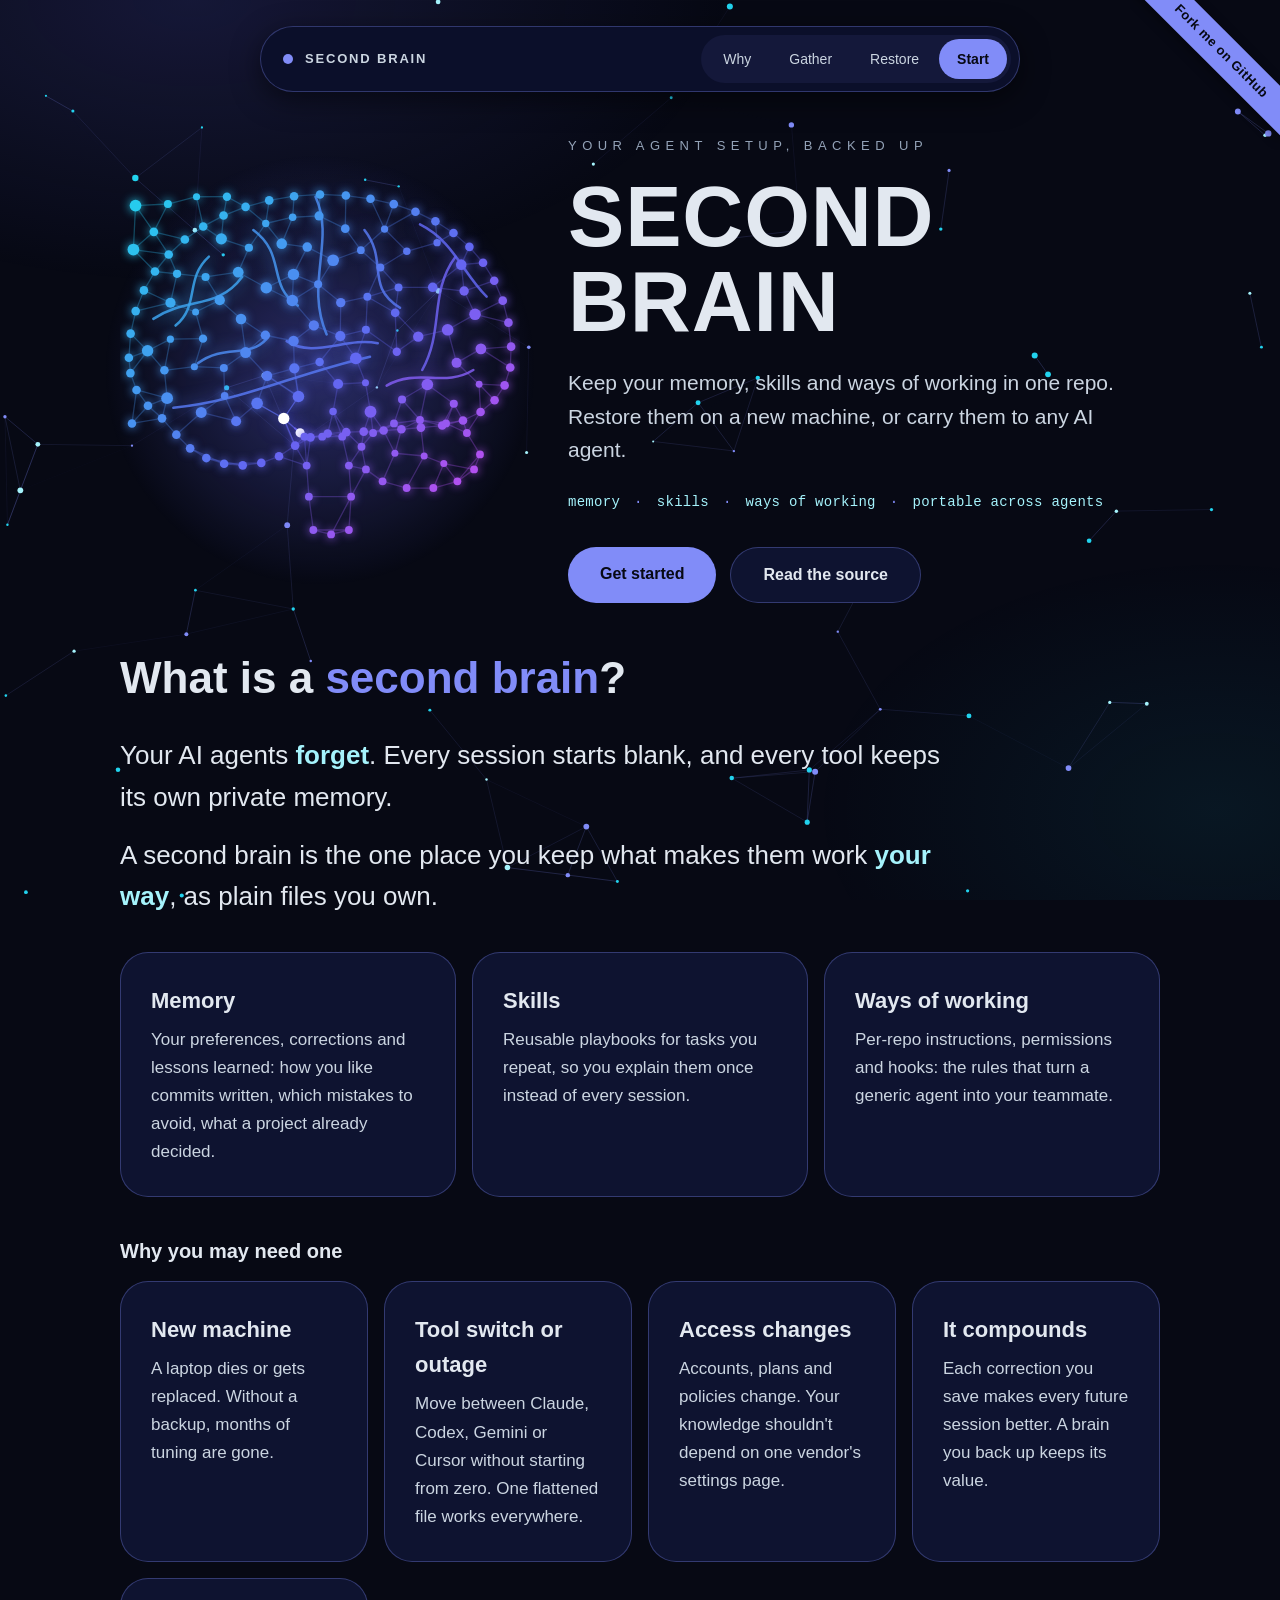
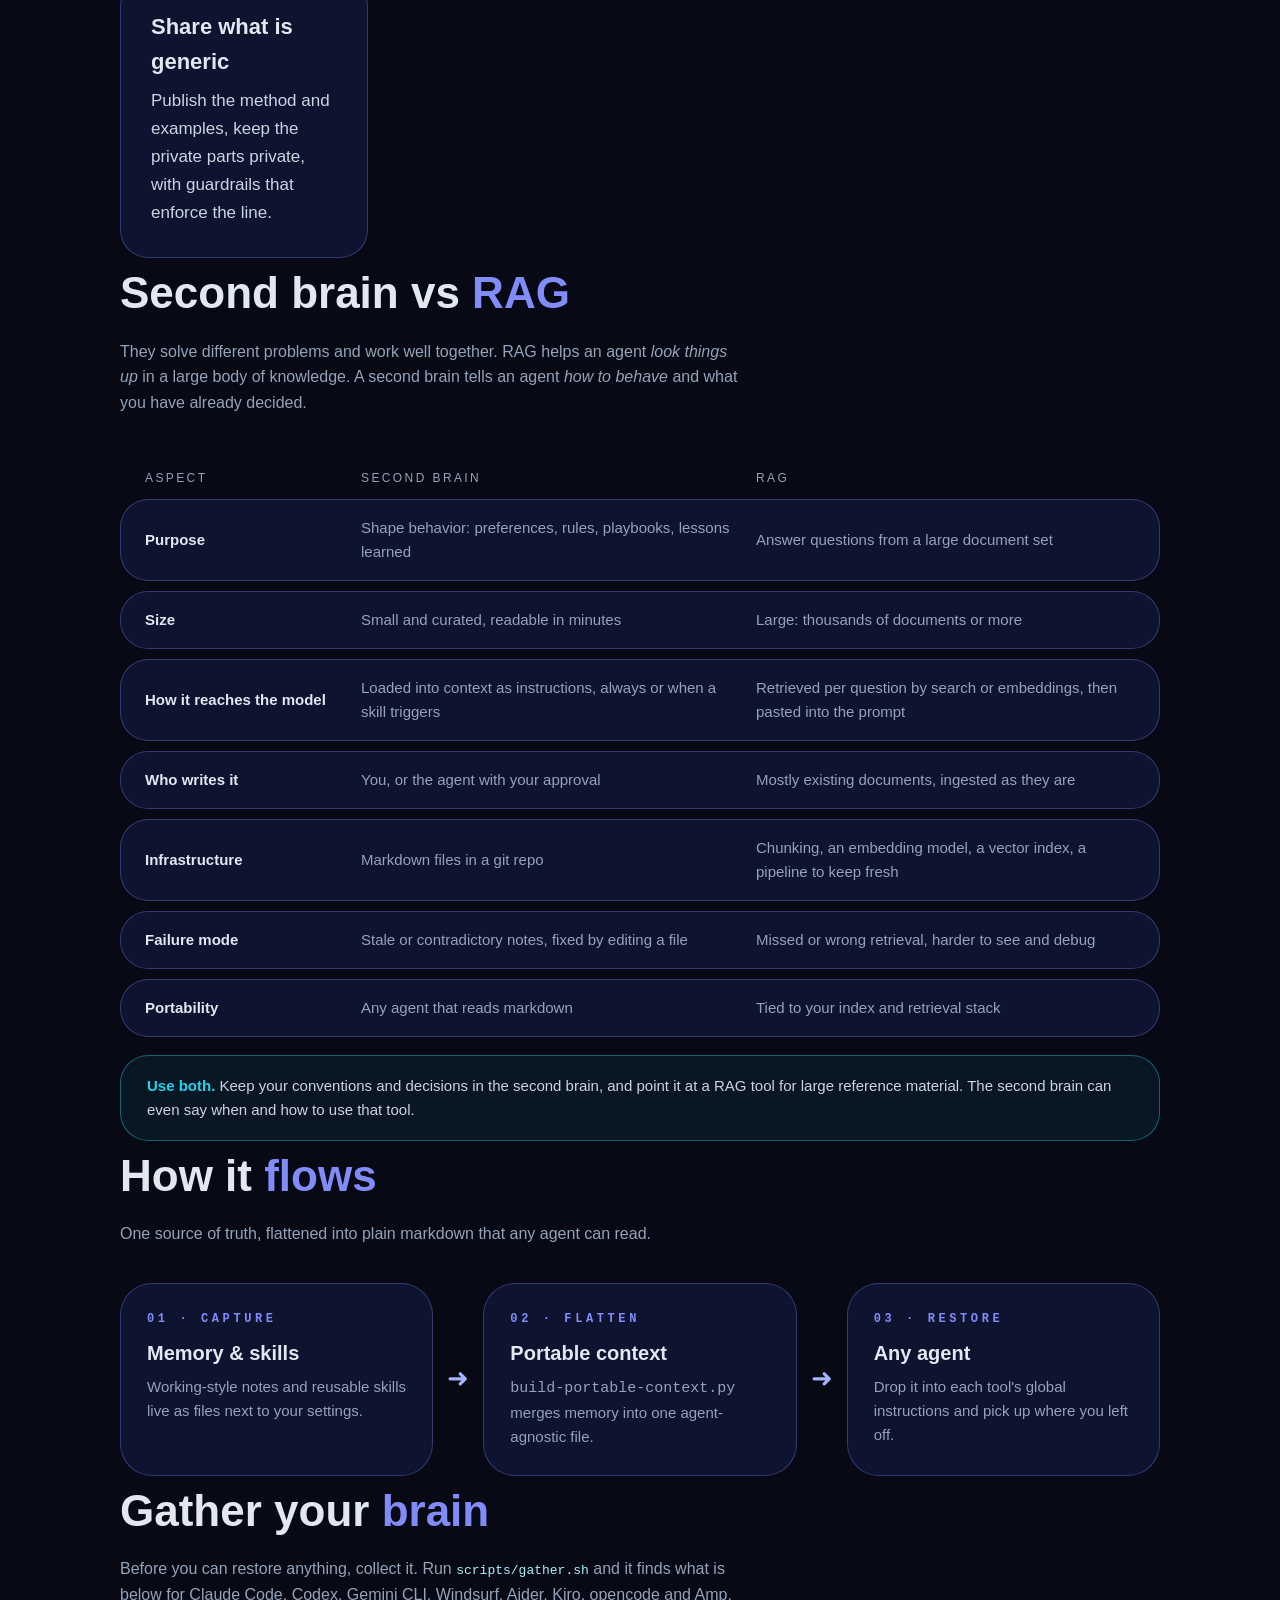
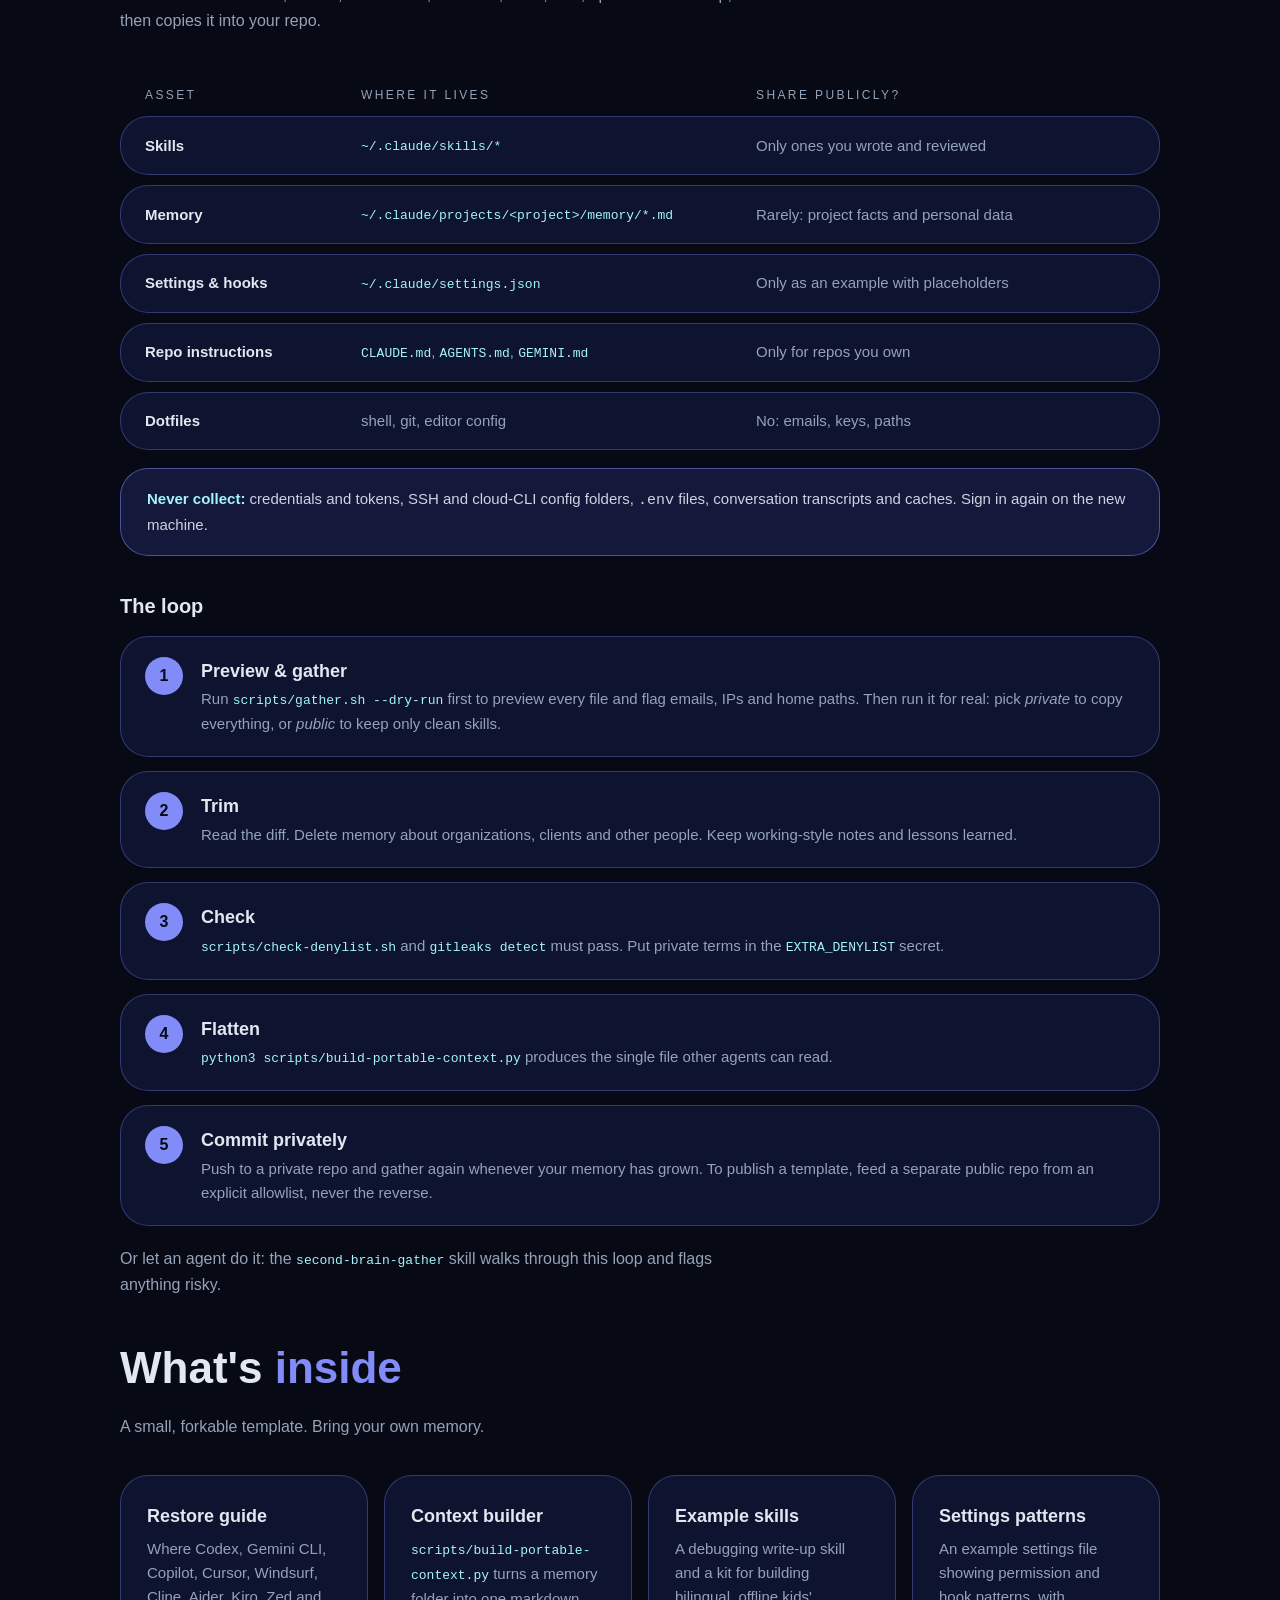
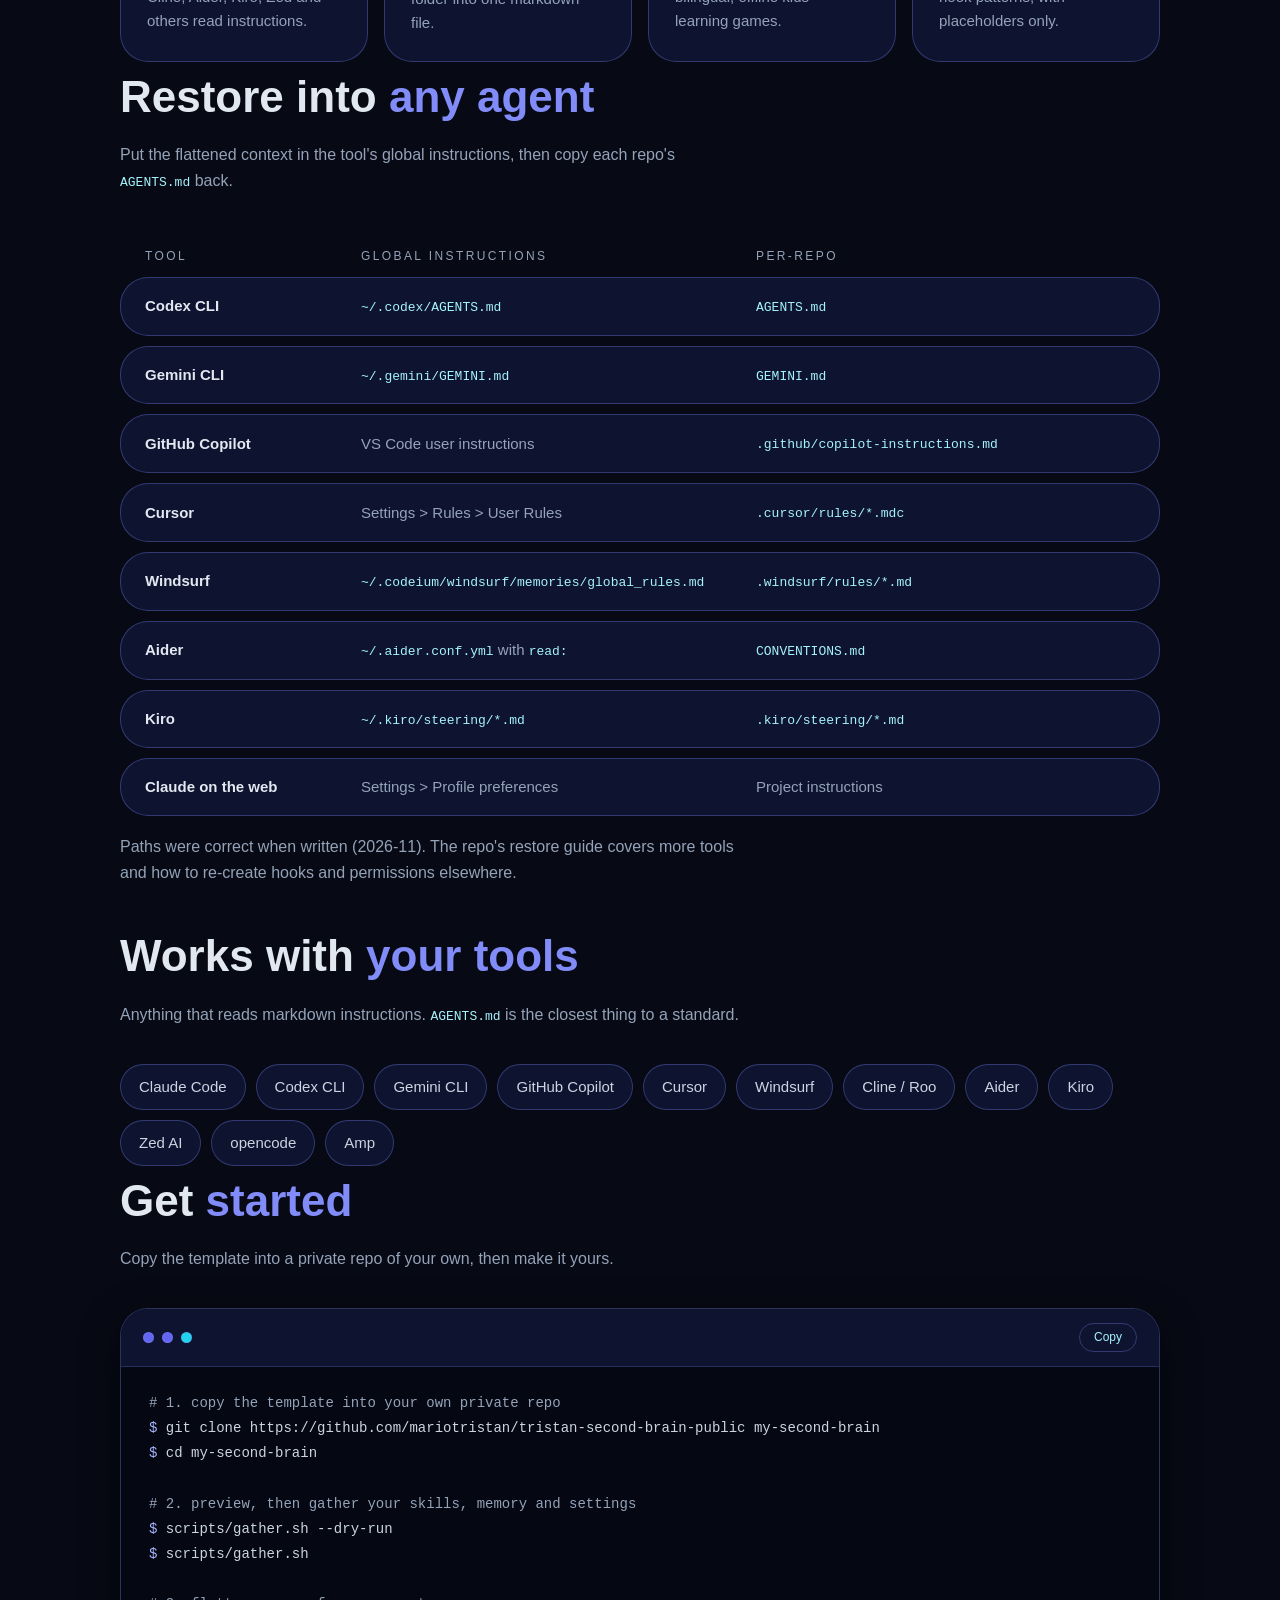
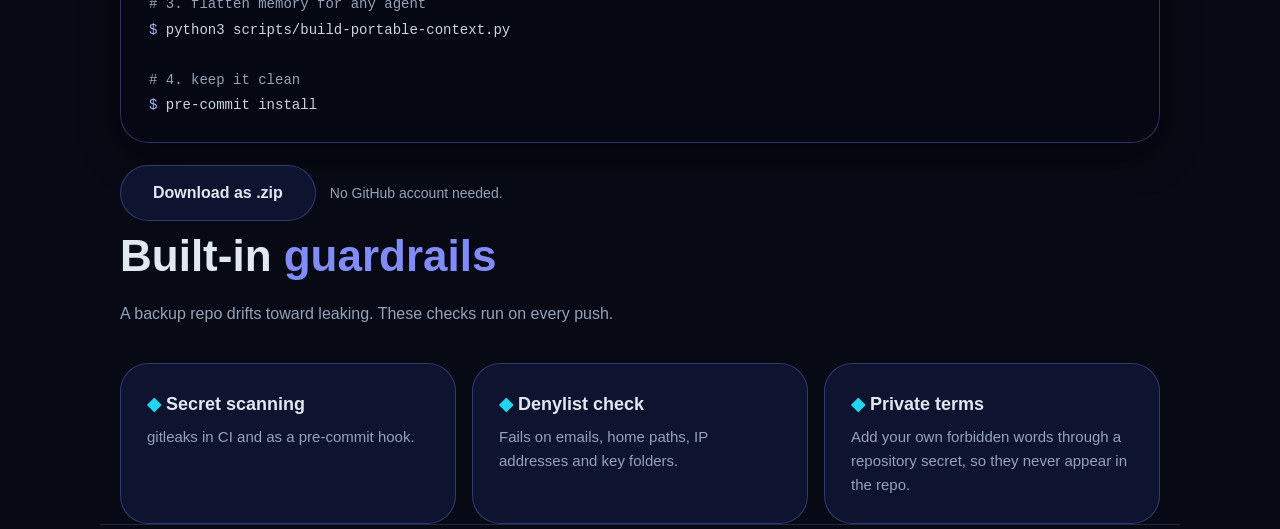
==== commit f4c038a6: "Landing page: hero tags as plain text, not button-like pills Co-Authored-By: Claude Sonnet 5.5 <nore" ====
--- a/docs/index.html
+++ b/docs/index.html
@@ -46,8 +46,9 @@
 h1{font-size:clamp(44px,9vw,104px);line-height:1;font-weight:800;letter-spacing:.01em;margin:18px 0 22px;
   color:var(--text);text-transform:uppercase}
 .lede{max-width:640px;margin:0 auto;font-size:clamp(17px,2.2vw,21px);color:var(--soft)}
-.chips{display:flex;flex-wrap:wrap;gap:10px;justify-content:center;margin:26px 0 34px}
-.chips span{font-family:var(--mono);font-size:13px;color:var(--ice);padding:6px 14px;border:1px solid rgba(129,140,248,.32);border-radius:999px;background:var(--panel)}
+.chips{display:flex;flex-wrap:wrap;gap:6px 0;justify-content:center;margin:24px 0 34px;font-family:var(--mono);font-size:14px;color:var(--ice);letter-spacing:.02em}
+.chips span::after{content:"\00b7";margin:0 14px;color:var(--indigo)}
+.chips span:last-child::after{content:none}
 .btns{display:flex;gap:14px;justify-content:center;flex-wrap:wrap}
 .btn{display:inline-block;padding:14px 32px;border-radius:999px;font-weight:700;text-decoration:none;font-size:16px;transition:.2s}
 .btn.primary{background:var(--grad);color:#070914;box-shadow:none}
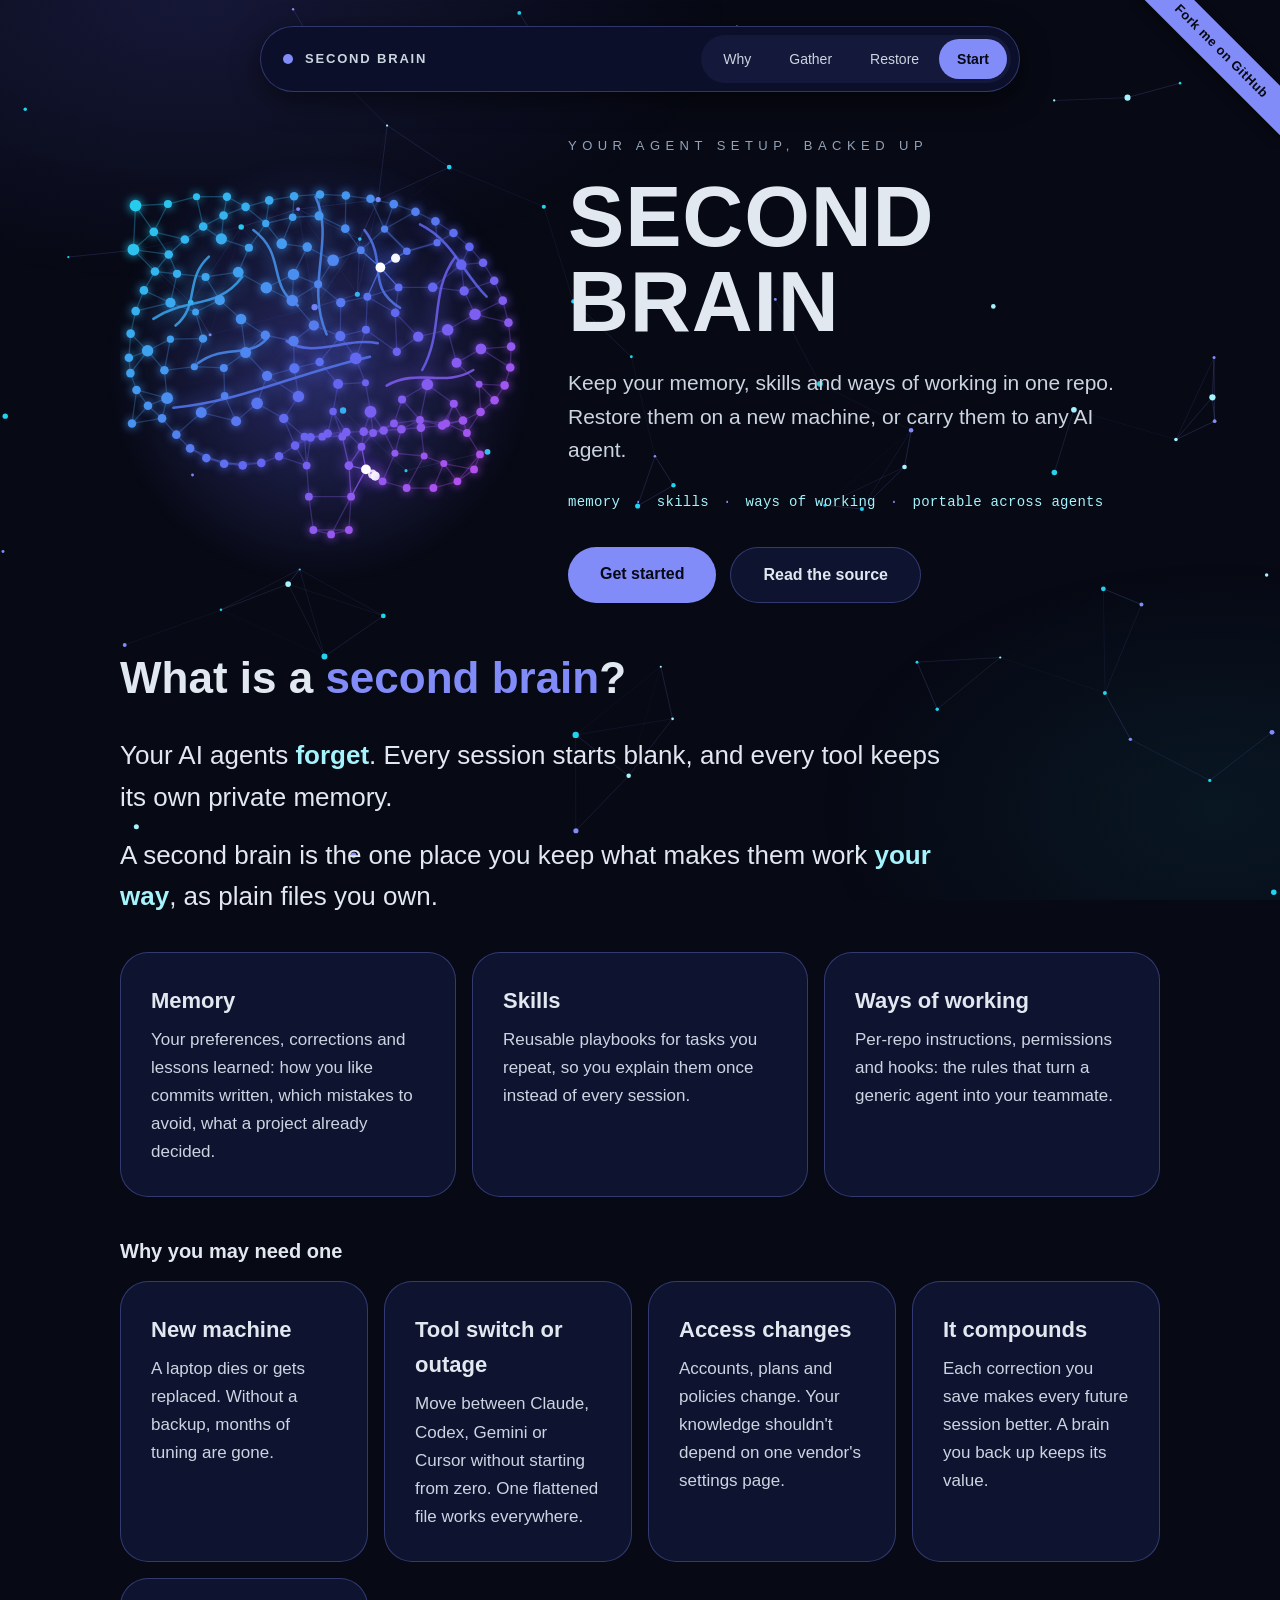
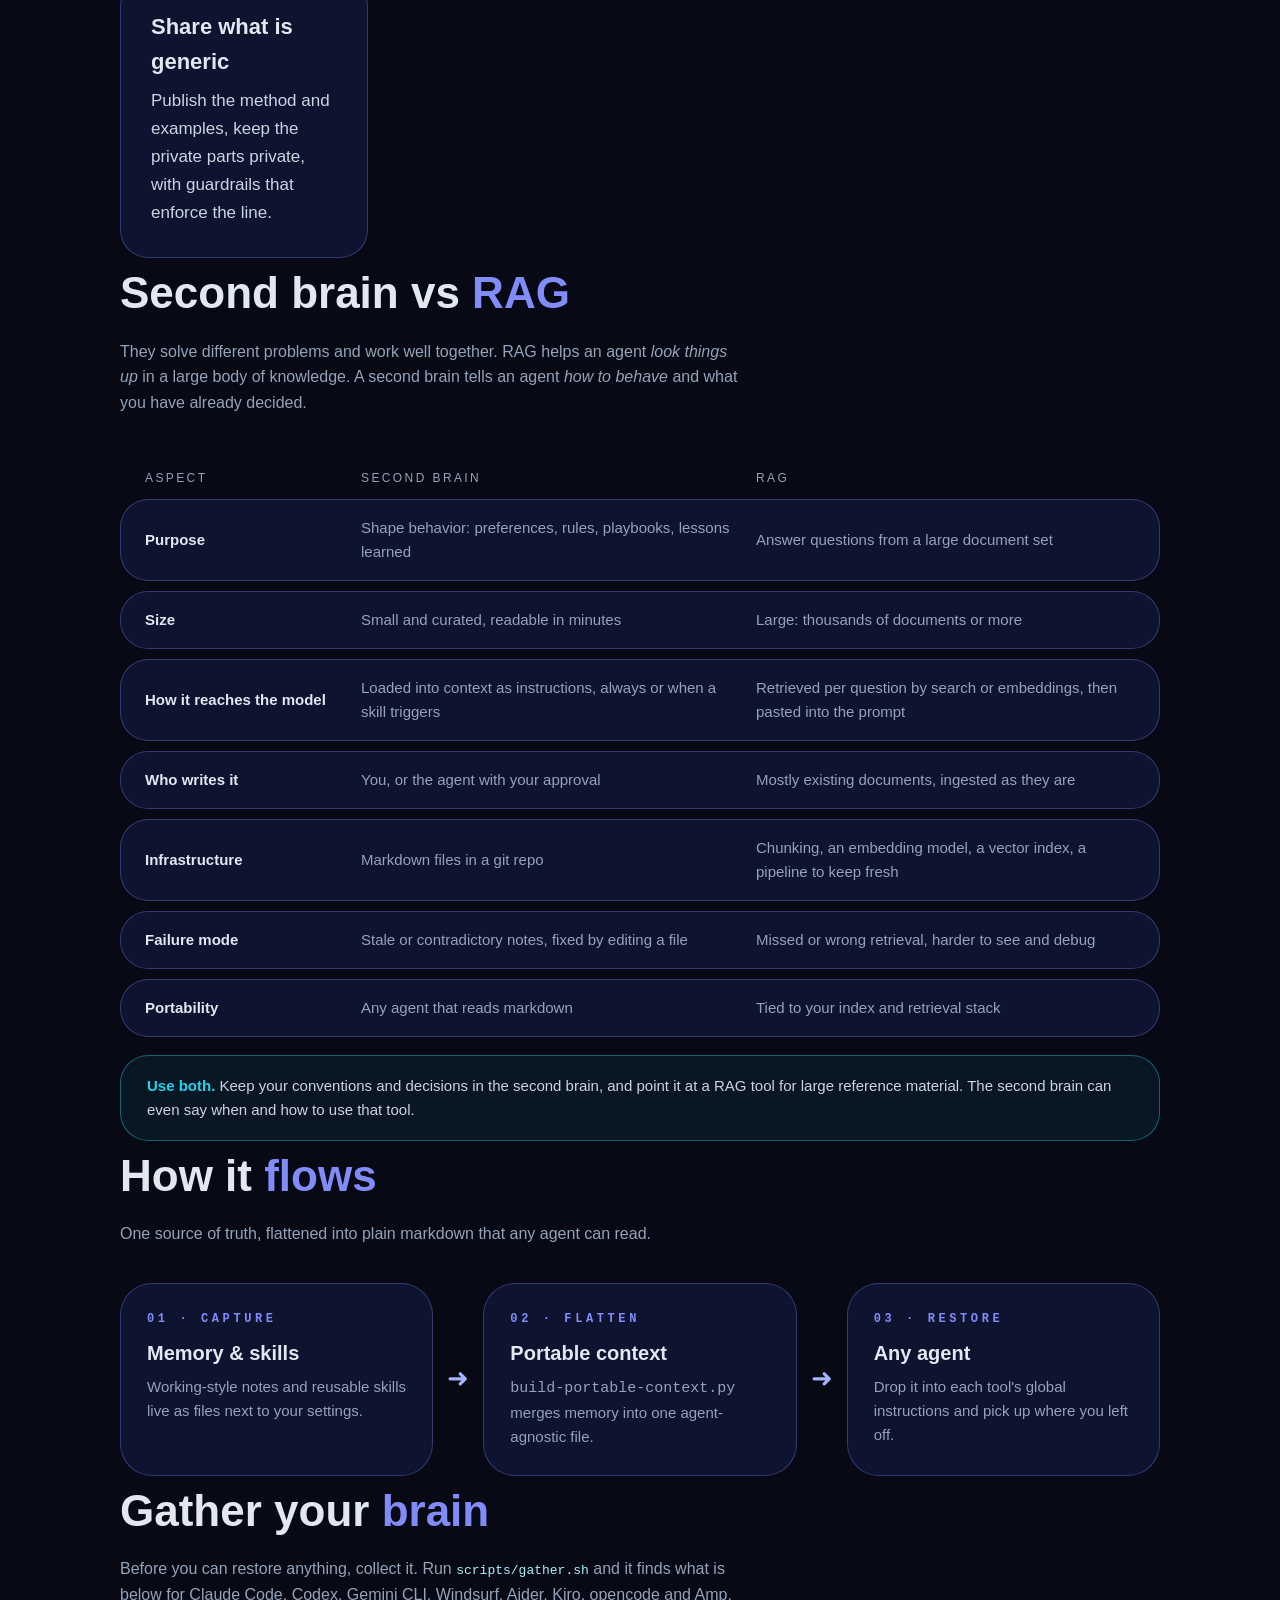
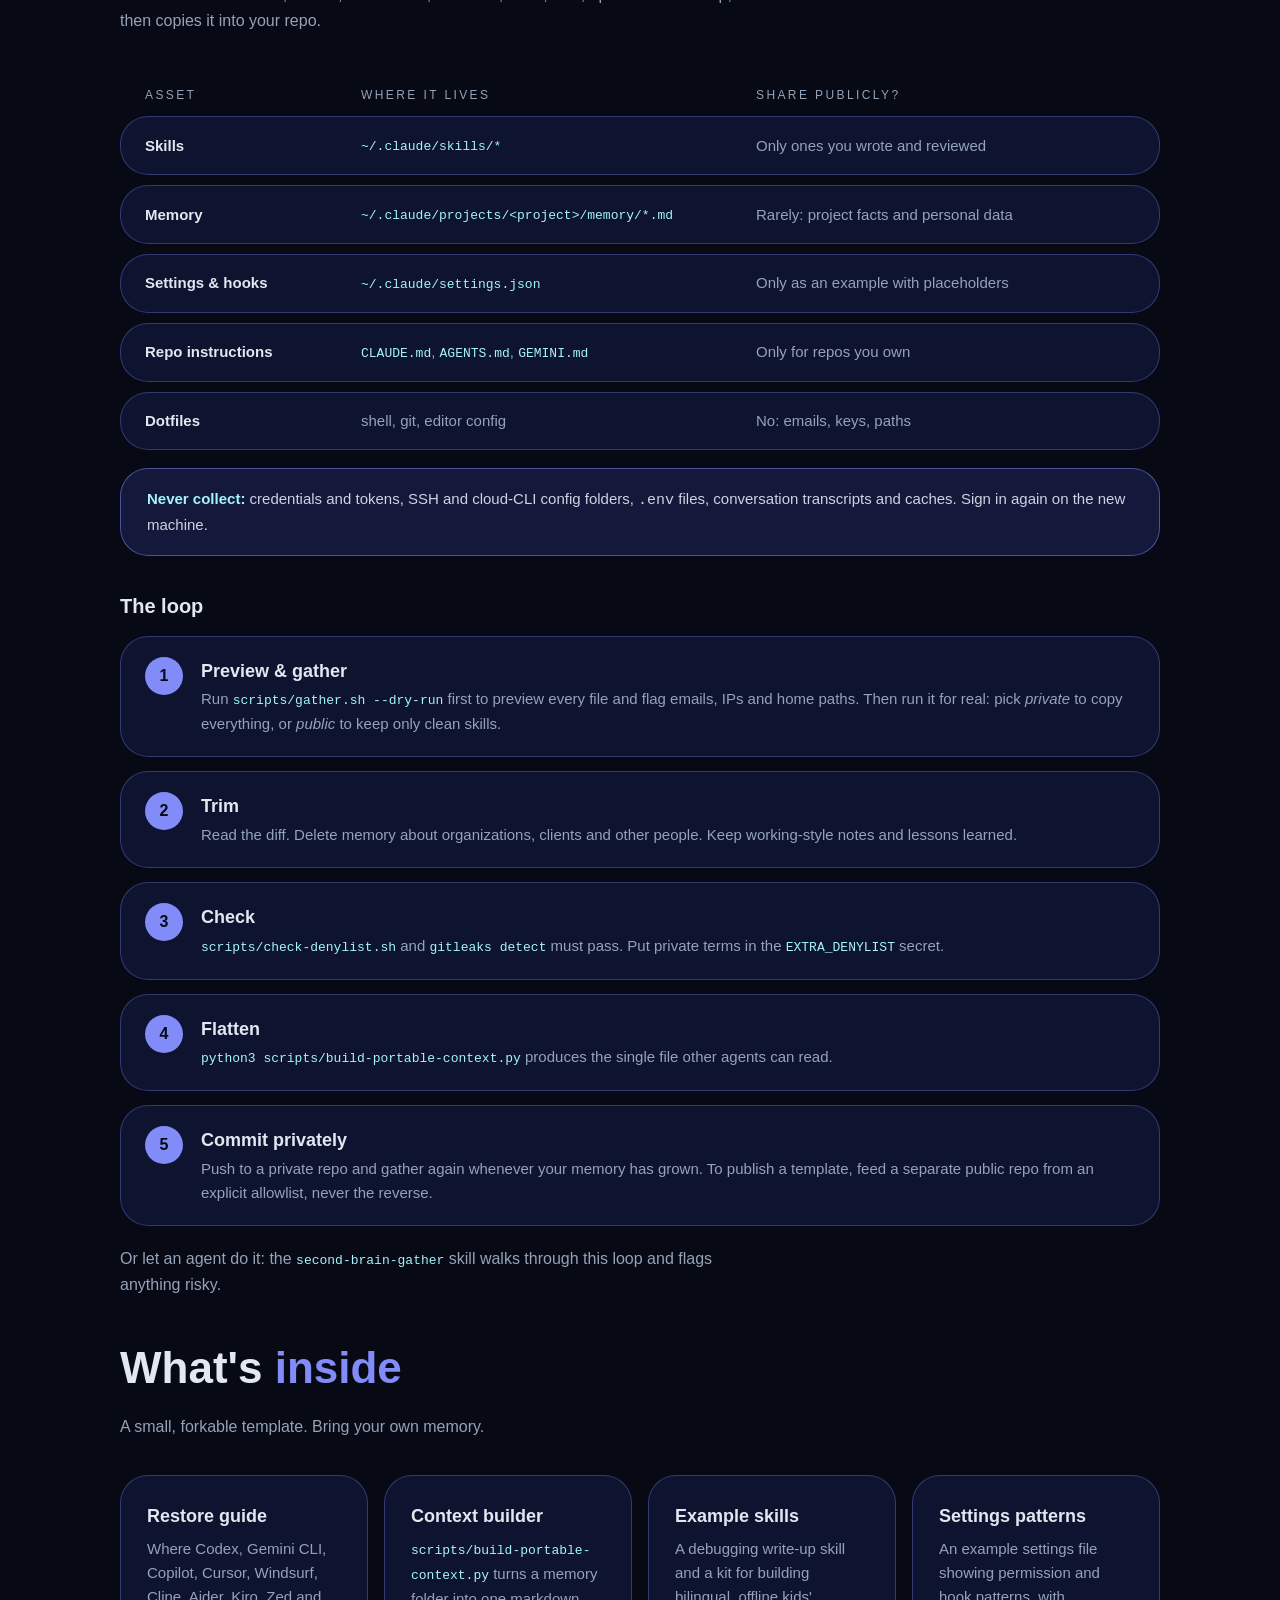
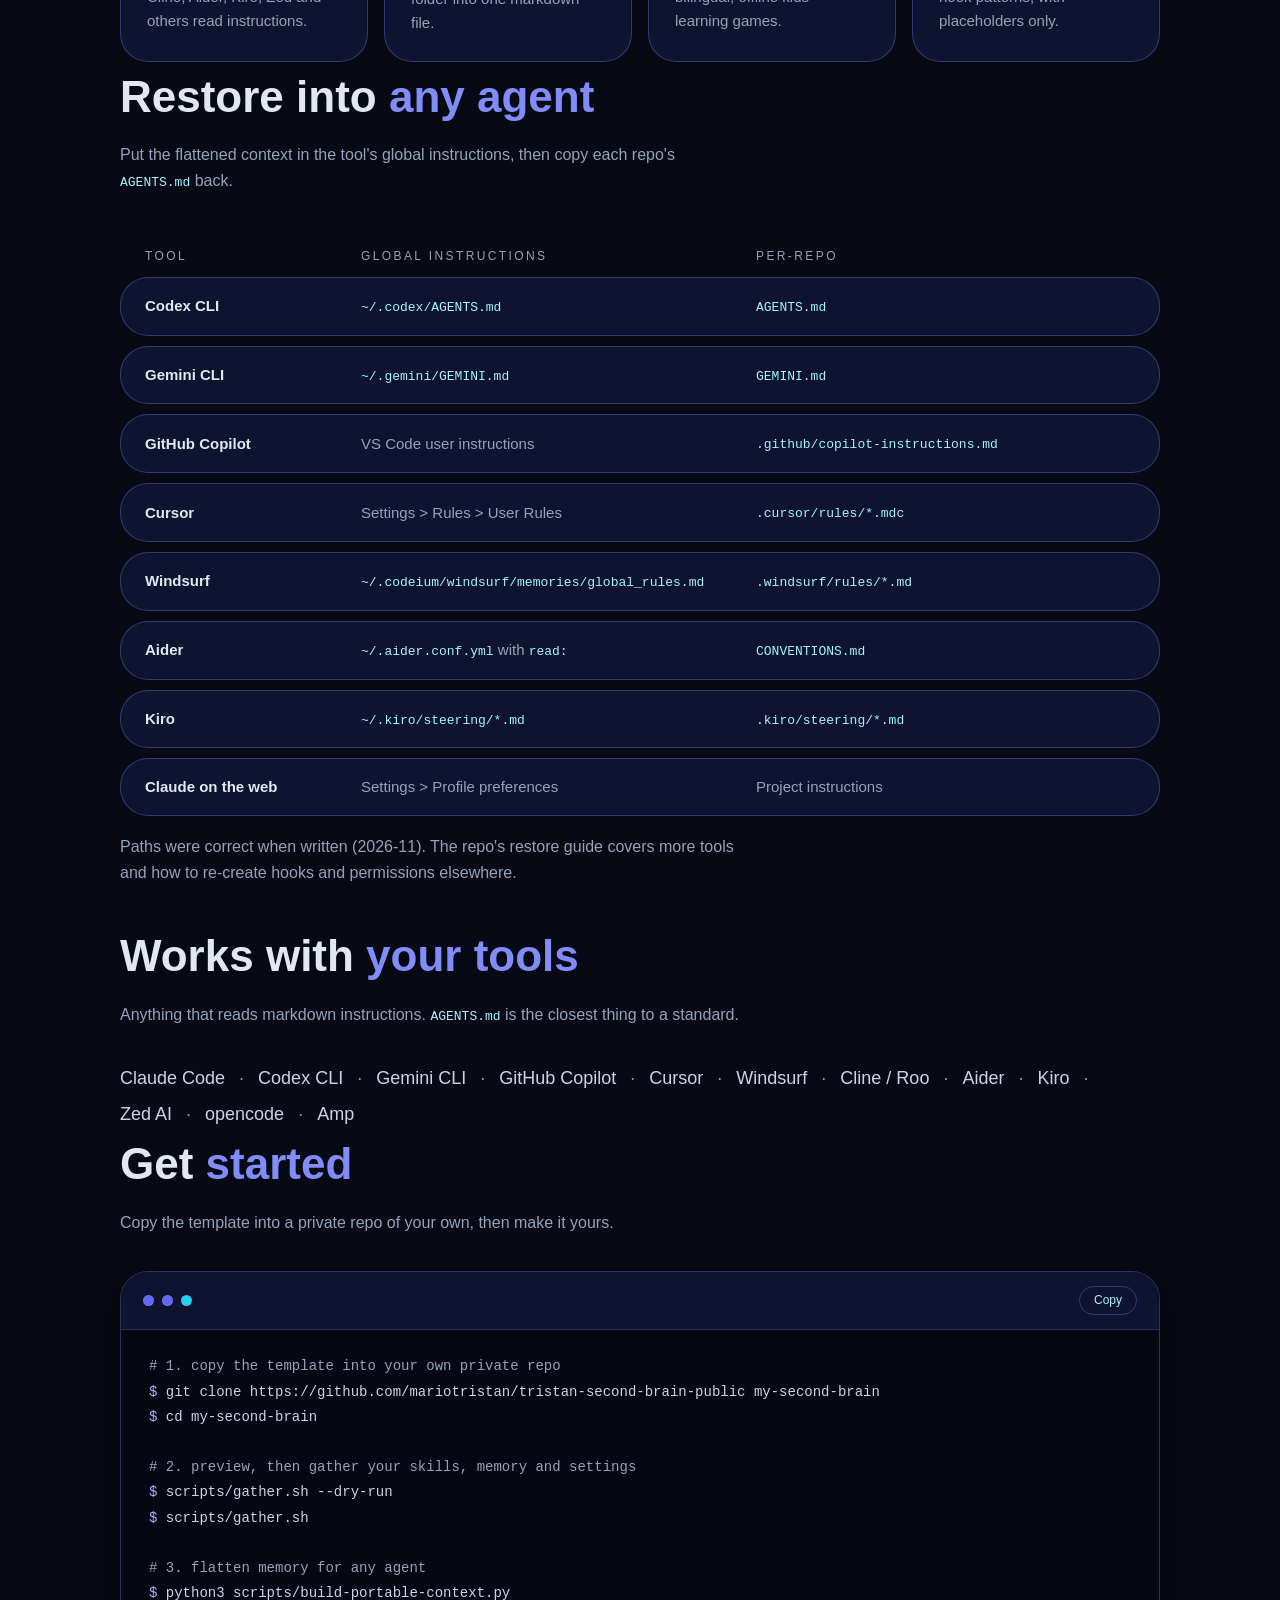
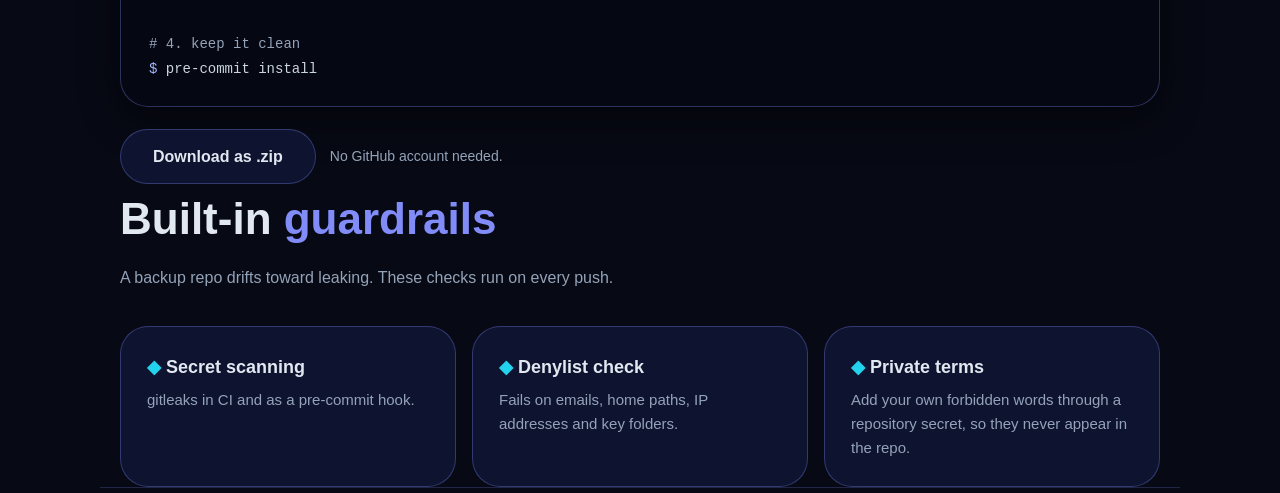
==== commit e148f0e9: "Landing page: agent names as plain text Co-Authored-By: Claude Sonnet 5.5 <noreply@anthropic.com>" ====
--- a/docs/index.html
+++ b/docs/index.html
@@ -73,9 +73,9 @@
 .card h3{font-size:18px;margin-bottom:6px}
 .card p{color:var(--muted);font-size:15px;position:relative;z-index:1}
 .card code{font-family:var(--mono);font-size:13px;color:var(--ice)}
-.agents{display:flex;flex-wrap:wrap;gap:10px}
-.agents span{padding:10px 18px;border-radius:999px;border:1px solid rgba(129,140,248,.32);background:var(--panel);font-size:15px;color:var(--soft);transition:.2s}
-.agents span:hover{border-color:var(--cyan);color:var(--ice);box-shadow:none}
+.agents{display:flex;flex-wrap:wrap;gap:8px 0;font-size:18px;color:var(--soft)}
+.agents span::after{content:"\00b7";margin:0 14px;color:var(--indigo)}
+.agents span:last-child::after{content:none}
 .term{border:1px solid rgba(129,140,248,.32);border-radius:28px;background:#050712;overflow:hidden;box-shadow:0 12px 40px rgba(0,0,0,.45)}
 .term .bar{display:flex;gap:8px;align-items:center;padding:14px 22px;border-bottom:1px solid var(--line);background:var(--panel)}
 .term .bar i{width:11px;height:11px;border-radius:50%;background:var(--panel-2);border:1px solid rgba(129,140,248,.32)}
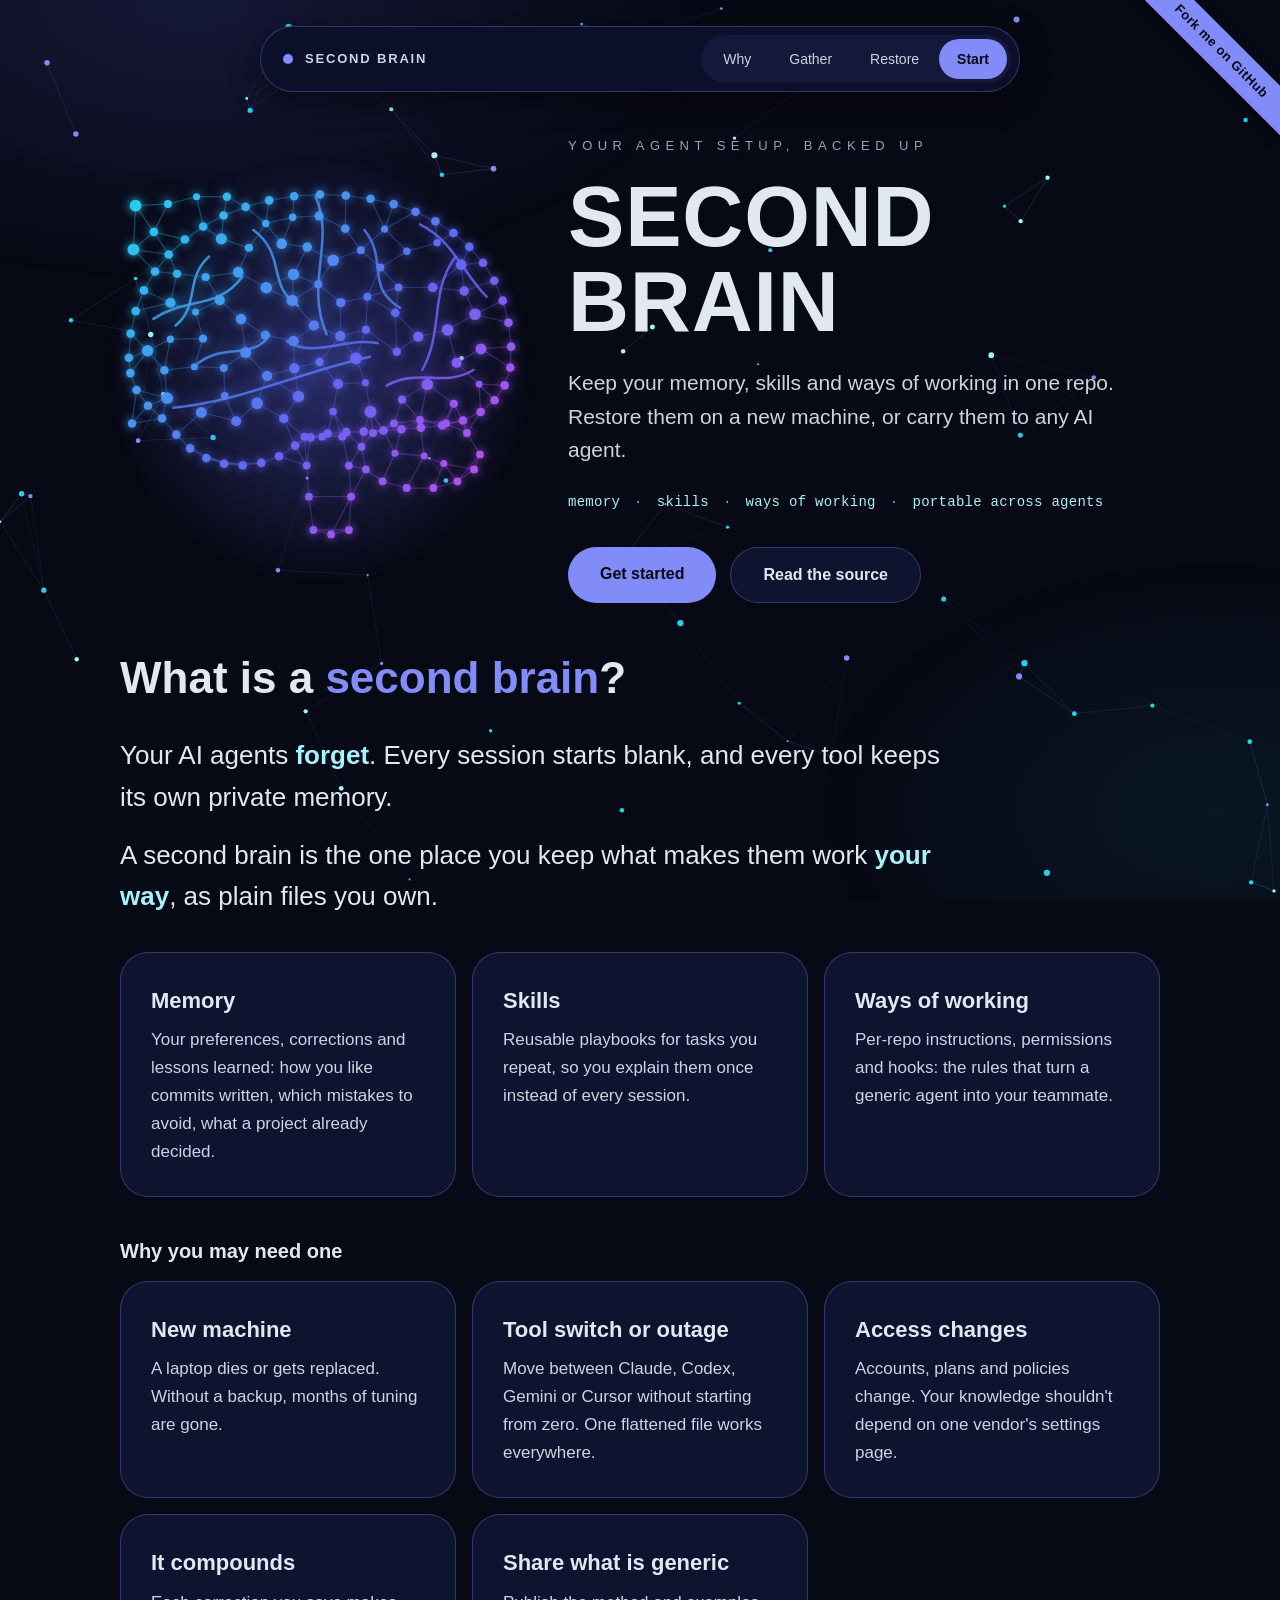
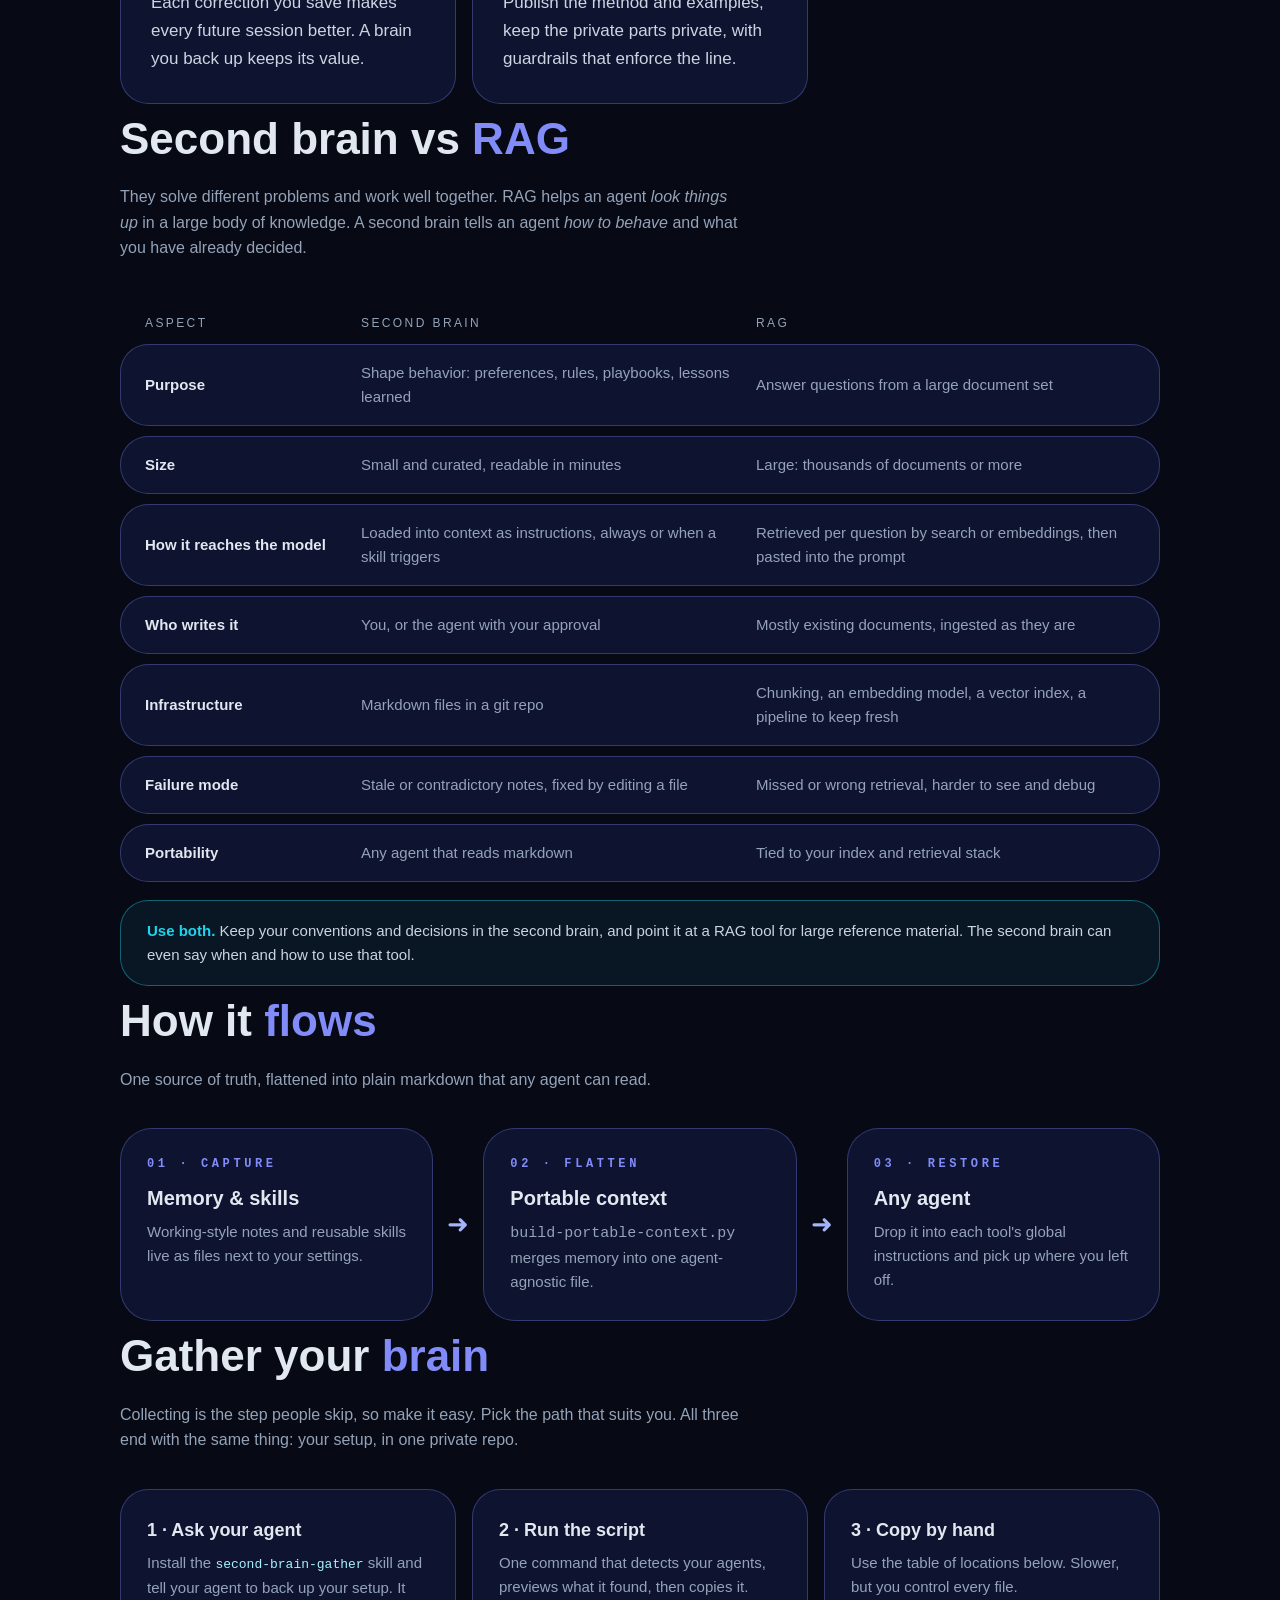
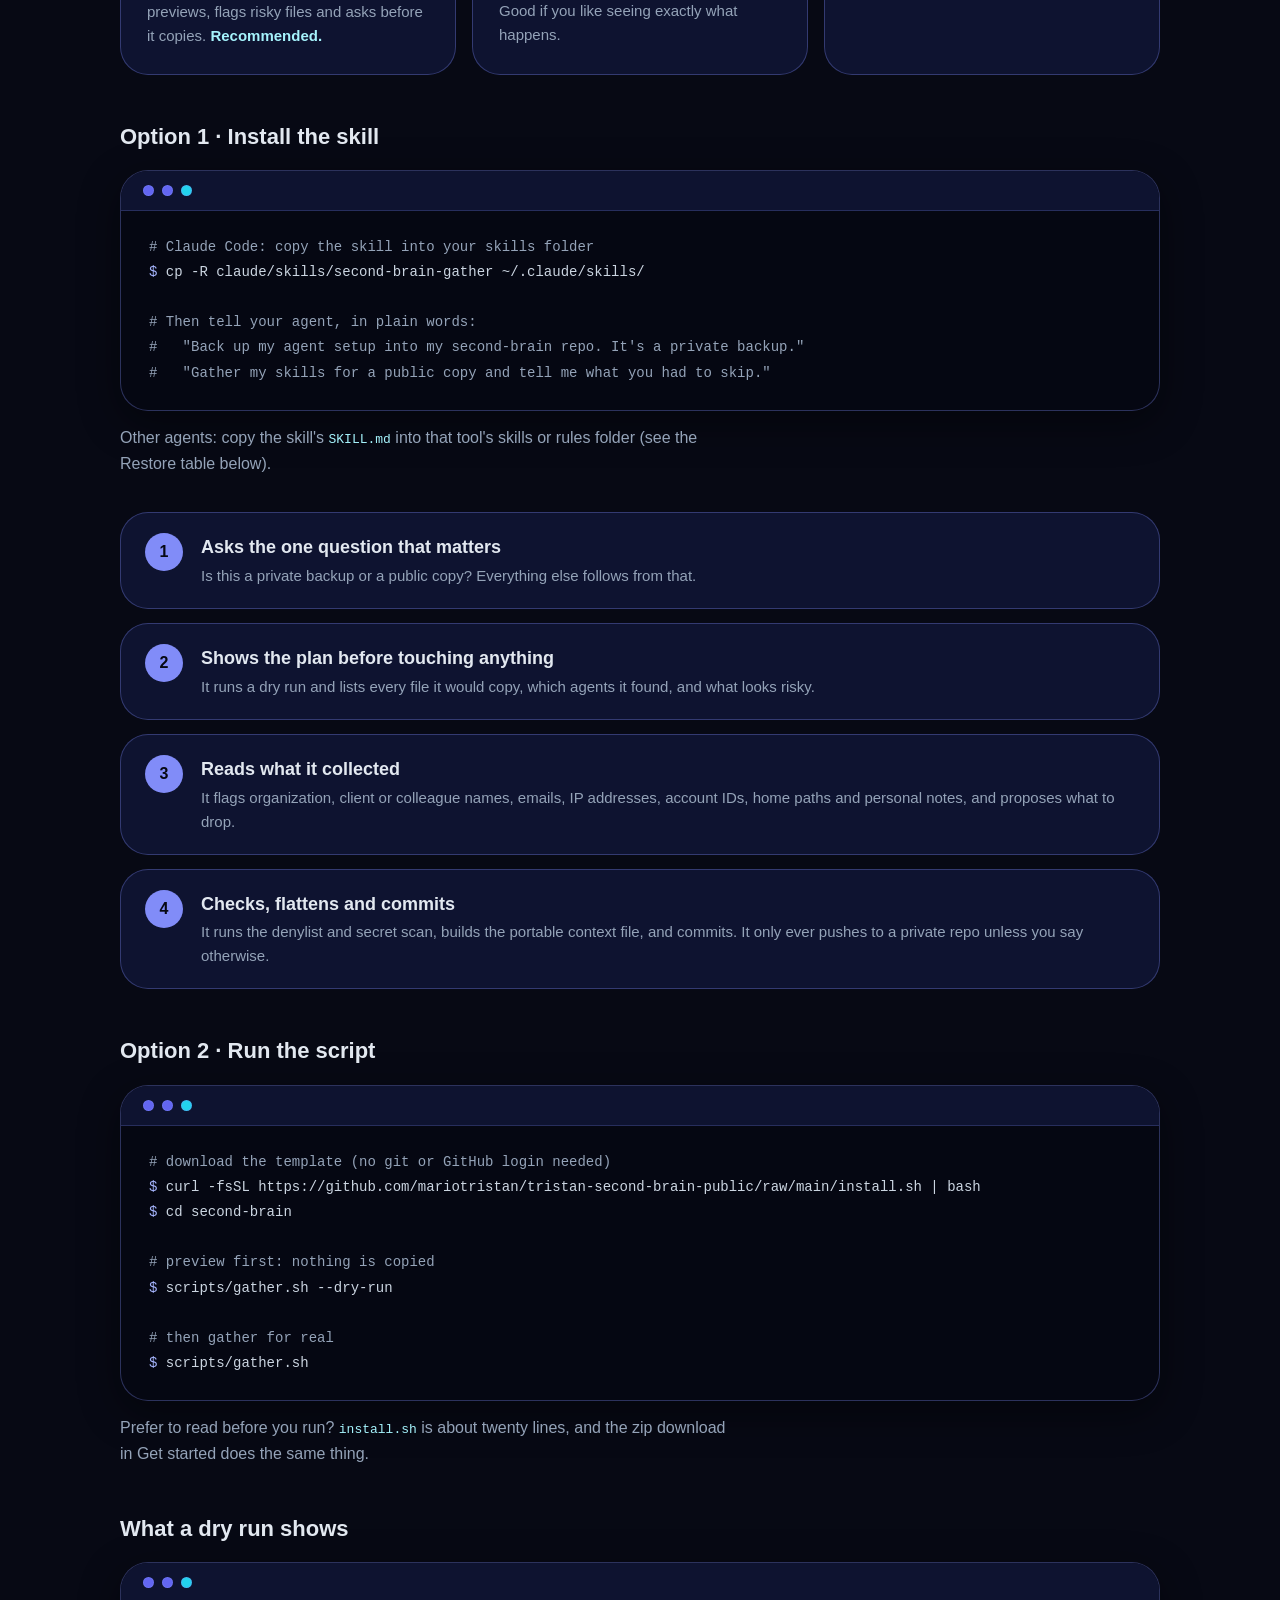
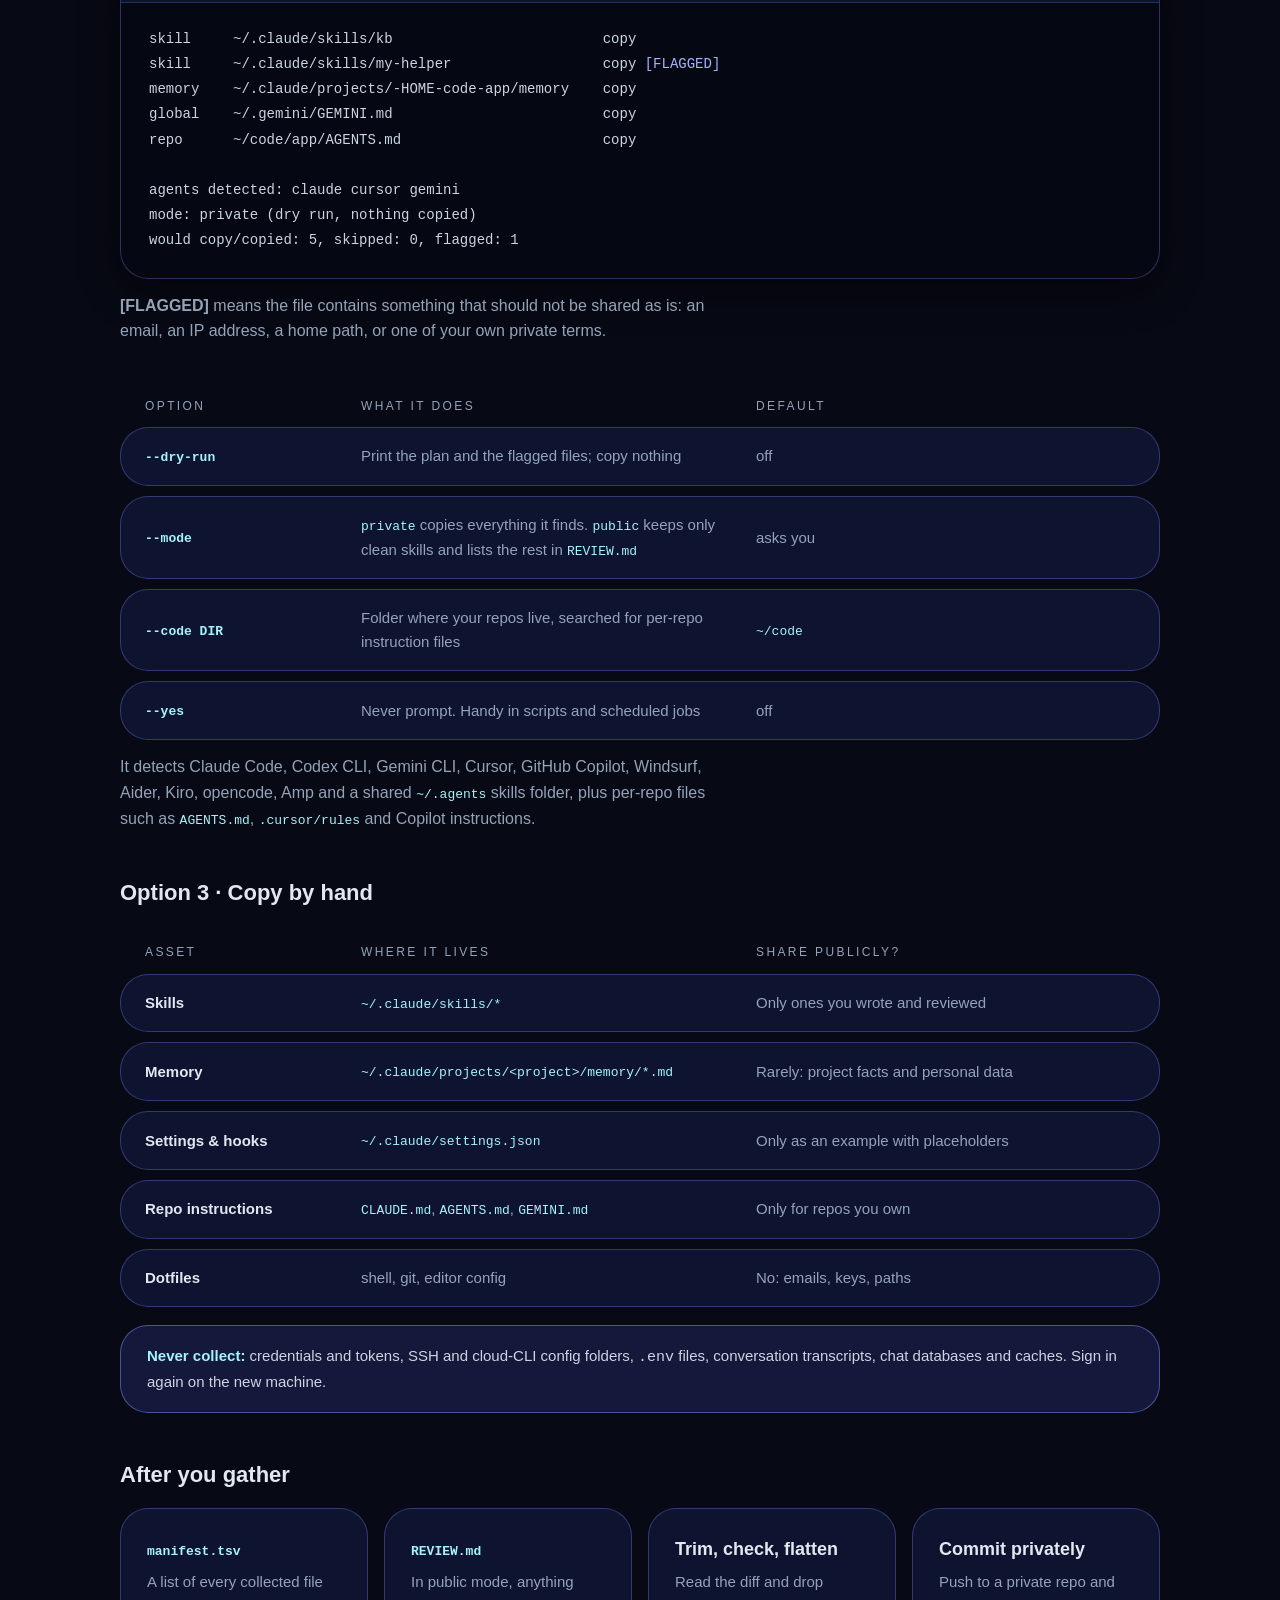
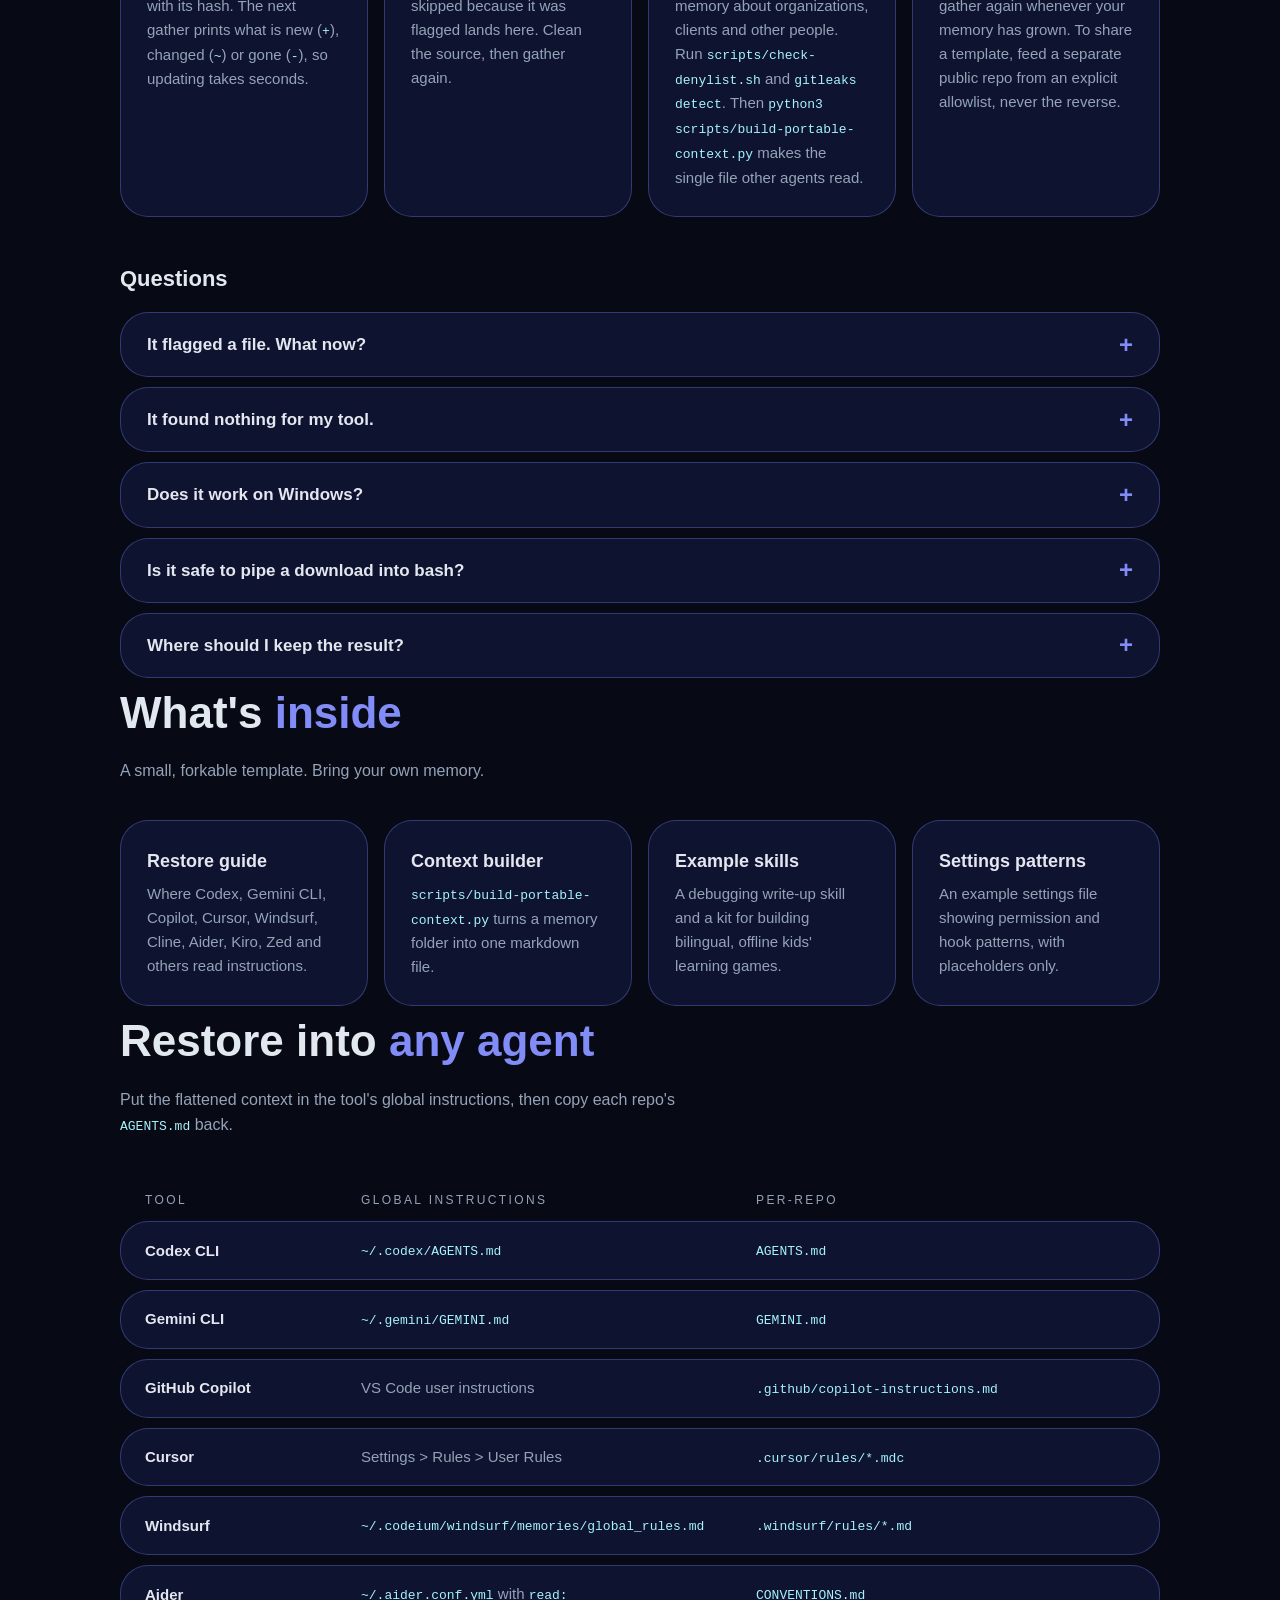
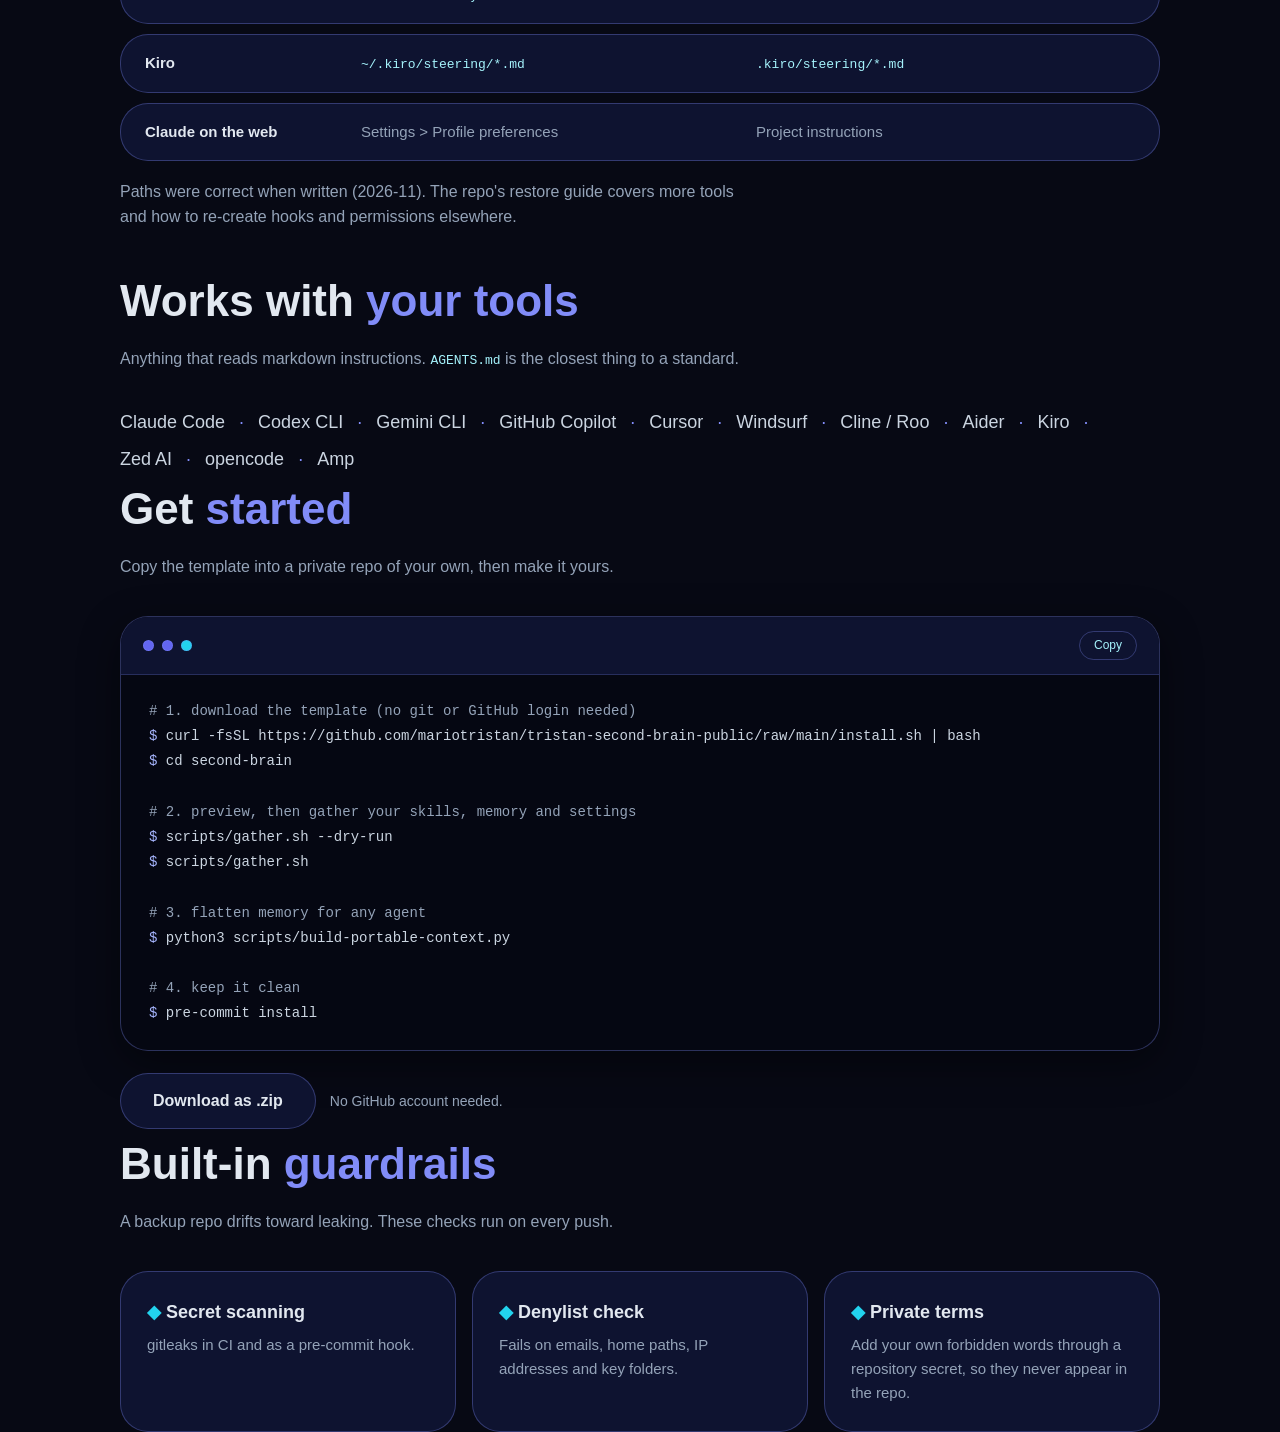
==== commit d2d43e89: "Gather: robust guide on the site, install.sh, manifest, regression tests Co-Authored-By: Claude Sonn" ====
--- a/docs/index.html
+++ b/docs/index.html
@@ -118,6 +118,17 @@
 .hero .chips,.hero .btns{justify-content:flex-start}
 @media (max-width:520px){.eyebrow{letter-spacing:.22em;font-size:12px}}
 @media (max-width:860px){.hero{grid-template-columns:1fr;gap:10px;text-align:center}.hero-brain{max-width:300px;margin:0 auto}.hero .lede{margin:0 auto}.hero .chips,.hero .btns{justify-content:center}}
+.subh{margin:44px 0 16px;font-size:22px}
+#why .grid{grid-template-columns:repeat(auto-fit,minmax(290px,1fr))}
+.faq{display:grid;gap:10px}
+.faq details{border:1px solid rgba(129,140,248,.32);border-radius:28px;background:var(--panel);padding:0 26px}
+.faq summary{cursor:pointer;padding:18px 0;font-weight:700;font-size:17px;list-style:none;display:flex;justify-content:space-between;gap:16px;align-items:center}
+.faq summary::-webkit-details-marker{display:none}
+.faq summary::after{content:"+";color:var(--indigo);font-size:24px;line-height:1;flex:none}
+.faq details[open] summary::after{content:"\2212"}
+.faq details p{padding:0 0 20px;color:var(--soft);font-size:16px;line-height:1.7}
+.faq code,.card code{font-family:var(--mono);font-size:13px;color:var(--ice)}
+.card strong{color:var(--ice)}
 footer{padding:50px 0 70px;text-align:center;color:var(--muted);font-size:14px;border-top:1px solid var(--line);margin-top:30px}
 footer a{color:var(--ice)}
 .reveal{opacity:0;transform:translateY(24px);transition:opacity .7s,transform .7s}
@@ -205,7 +216,72 @@
 
   <section class="wrap reveal" id="gather" aria-labelledby="h-3">
     <h2 id="h-3">Gather your <em>brain</em></h2>
-    <p class="sub">Before you can restore anything, collect it. Run <code>scripts/gather.sh</code> and it finds what is below for Claude Code, Codex, Gemini CLI, Windsurf, Aider, Kiro, opencode and Amp, then copies it into your repo.</p>
+    <p class="sub">Collecting is the step people skip, so make it easy. Pick the path that suits you. All three end with the same thing: your setup, in one private repo.</p>
+
+    <div class="grid">
+      <div class="card"><h3>1 · Ask your agent</h3><p>Install the <code>second-brain-gather</code> skill and tell your agent to back up your setup. It previews, flags risky files and asks before it copies. <strong>Recommended.</strong></p></div>
+      <div class="card"><h3>2 · Run the script</h3><p>One command that detects your agents, previews what it found, then copies it. Good if you like seeing exactly what happens.</p></div>
+      <div class="card"><h3>3 · Copy by hand</h3><p>Use the table of locations below. Slower, but you control every file.</p></div>
+    </div>
+
+    <h3 class="subh">Option 1 · Install the skill</h3>
+    <div class="term">
+      <div class="bar"><i></i><i></i><i></i></div>
+<pre tabindex="0" aria-label="Install the gather skill"><span class="c"># Claude Code: copy the skill into your skills folder</span>
+<span class="p">$</span> cp -R claude/skills/second-brain-gather ~/.claude/skills/
+
+<span class="c"># Then tell your agent, in plain words:</span>
+<span class="c">#   "Back up my agent setup into my second-brain repo. It's a private backup."</span>
+<span class="c">#   "Gather my skills for a public copy and tell me what you had to skip."</span></pre>
+    </div>
+    <p class="sub" style="margin-top:14px">Other agents: copy the skill's <code>SKILL.md</code> into that tool's skills or rules folder (see the Restore table below).</p>
+    <div class="steps">
+      <div class="step"><div><h3>Asks the one question that matters</h3><p>Is this a private backup or a public copy? Everything else follows from that.</p></div></div>
+      <div class="step"><div><h3>Shows the plan before touching anything</h3><p>It runs a dry run and lists every file it would copy, which agents it found, and what looks risky.</p></div></div>
+      <div class="step"><div><h3>Reads what it collected</h3><p>It flags organization, client or colleague names, emails, IP addresses, account IDs, home paths and personal notes, and proposes what to drop.</p></div></div>
+      <div class="step"><div><h3>Checks, flattens and commits</h3><p>It runs the denylist and secret scan, builds the portable context file, and commits. It only ever pushes to a private repo unless you say otherwise.</p></div></div>
+    </div>
+
+    <h3 class="subh">Option 2 · Run the script</h3>
+    <div class="term">
+      <div class="bar"><i></i><i></i><i></i></div>
+<pre tabindex="0" aria-label="Run the gather script"><span class="c"># download the template (no git or GitHub login needed)</span>
+<span class="p">$</span> curl -fsSL https://github.com/mariotristan/tristan-second-brain-public/raw/main/install.sh | bash
+<span class="p">$</span> cd second-brain
+
+<span class="c"># preview first: nothing is copied</span>
+<span class="p">$</span> scripts/gather.sh --dry-run
+
+<span class="c"># then gather for real</span>
+<span class="p">$</span> scripts/gather.sh</pre>
+    </div>
+    <p class="sub" style="margin-top:14px">Prefer to read before you run? <code>install.sh</code> is about twenty lines, and the zip download in Get started does the same thing.</p>
+
+    <h3 class="subh">What a dry run shows</h3>
+    <div class="term">
+      <div class="bar"><i></i><i></i><i></i></div>
+<pre tabindex="0" aria-label="Example dry run output">skill     ~/.claude/skills/kb                         copy
+skill     ~/.claude/skills/my-helper                  copy <span class="p">[FLAGGED]</span>
+memory    ~/.claude/projects/-HOME-code-app/memory    copy
+global    ~/.gemini/GEMINI.md                         copy
+repo      ~/code/app/AGENTS.md                        copy
+
+agents detected: claude cursor gemini
+mode: private (dry run, nothing copied)
+would copy/copied: 5, skipped: 0, flagged: 1</pre>
+    </div>
+    <p class="sub" style="margin-top:14px"><strong>[FLAGGED]</strong> means the file contains something that should not be shared as is: an email, an IP address, a home path, or one of your own private terms.</p>
+
+    <div class="rows" role="table" aria-label="gather.sh options">
+      <div class="row head" role="row"><div role="columnheader">Option</div><div role="columnheader">What it does</div><div role="columnheader">Default</div></div>
+      <div class="row" role="row"><b role="cell"><code>--dry-run</code></b><span role="cell">Print the plan and the flagged files; copy nothing</span><span role="cell">off</span></div>
+      <div class="row" role="row"><b role="cell"><code>--mode</code></b><span role="cell"><code>private</code> copies everything it finds. <code>public</code> keeps only clean skills and lists the rest in <code>REVIEW.md</code></span><span role="cell">asks you</span></div>
+      <div class="row" role="row"><b role="cell"><code>--code DIR</code></b><span role="cell">Folder where your repos live, searched for per-repo instruction files</span><span role="cell"><code>~/code</code></span></div>
+      <div class="row" role="row"><b role="cell"><code>--yes</code></b><span role="cell">Never prompt. Handy in scripts and scheduled jobs</span><span role="cell">off</span></div>
+    </div>
+    <p class="sub" style="margin-top:14px">It detects Claude Code, Codex CLI, Gemini CLI, Cursor, GitHub Copilot, Windsurf, Aider, Kiro, opencode, Amp and a shared <code>~/.agents</code> skills folder, plus per-repo files such as <code>AGENTS.md</code>, <code>.cursor/rules</code> and Copilot instructions.</p>
+
+    <h3 class="subh">Option 3 · Copy by hand</h3>
     <div class="rows" role="table" aria-label="What to collect, where it lives, and whether to share it">
       <div class="row head" role="row"><div role="columnheader">Asset</div><div role="columnheader">Where it lives</div><div role="columnheader">Share publicly?</div></div>
       <div class="row" role="row"><b role="cell">Skills</b><span role="cell"><code>~/.claude/skills/*</code></span><span role="cell">Only ones you wrote and reviewed</span></div>
@@ -214,16 +290,24 @@
       <div class="row" role="row"><b role="cell">Repo instructions</b><span role="cell"><code>CLAUDE.md</code>, <code>AGENTS.md</code>, <code>GEMINI.md</code></span><span role="cell">Only for repos you own</span></div>
       <div class="row" role="row"><b role="cell">Dotfiles</b><span role="cell">shell, git, editor config</span><span role="cell">No: emails, keys, paths</span></div>
     </div>
-    <div class="never"><b>Never collect:</b> credentials and tokens, SSH and cloud-CLI config folders, <code>.env</code> files, conversation transcripts and caches. Sign in again on the new machine.</div>
-    <h3 style="margin:34px 0 14px;font-size:20px">The loop</h3>
-    <div class="steps">
-      <div class="step"><div><h3>Preview &amp; gather</h3><p>Run <code>scripts/gather.sh --dry-run</code> first to preview every file and flag emails, IPs and home paths. Then run it for real: pick <em>private</em> to copy everything, or <em>public</em> to keep only clean skills.</p></div></div>
-      <div class="step"><div><h3>Trim</h3><p>Read the diff. Delete memory about organizations, clients and other people. Keep working-style notes and lessons learned.</p></div></div>
-      <div class="step"><div><h3>Check</h3><p><code>scripts/check-denylist.sh</code> and <code>gitleaks detect</code> must pass. Put private terms in the <code>EXTRA_DENYLIST</code> secret.</p></div></div>
-      <div class="step"><div><h3>Flatten</h3><p><code>python3 scripts/build-portable-context.py</code> produces the single file other agents can read.</p></div></div>
-      <div class="step"><div><h3>Commit privately</h3><p>Push to a private repo and gather again whenever your memory has grown. To publish a template, feed a separate public repo from an explicit allowlist, never the reverse.</p></div></div>
-    </div>
-    <p class="sub" style="margin-top:20px">Or let an agent do it: the <code>second-brain-gather</code> skill walks through this loop and flags anything risky.</p>
+    <div class="never"><b>Never collect:</b> credentials and tokens, SSH and cloud-CLI config folders, <code>.env</code> files, conversation transcripts, chat databases and caches. Sign in again on the new machine.</div>
+
+    <h3 class="subh">After you gather</h3>
+    <div class="grid">
+      <div class="card"><h3><code>manifest.tsv</code></h3><p>A list of every collected file with its hash. The next gather prints what is new (<code>+</code>), changed (<code>~</code>) or gone (<code>-</code>), so updating takes seconds.</p></div>
+      <div class="card"><h3><code>REVIEW.md</code></h3><p>In public mode, anything skipped because it was flagged lands here. Clean the source, then gather again.</p></div>
+      <div class="card"><h3>Trim, check, flatten</h3><p>Read the diff and drop memory about organizations, clients and other people. Run <code>scripts/check-denylist.sh</code> and <code>gitleaks detect</code>. Then <code>python3 scripts/build-portable-context.py</code> makes the single file other agents read.</p></div>
+      <div class="card"><h3>Commit privately</h3><p>Push to a private repo and gather again whenever your memory has grown. To share a template, feed a separate public repo from an explicit allowlist, never the reverse.</p></div>
+    </div>
+
+    <h3 class="subh">Questions</h3>
+    <div class="faq">
+      <details><summary>It flagged a file. What now?</summary><p>Open it and look at the match. If it is real private data, remove it at the source and gather again. In a private backup you can keep flagged files. In a public copy they are skipped on purpose. To catch your own sensitive words too, add them to the <code>EXTRA_DENYLIST</code> secret, one regex per line.</p></details>
+      <details><summary>It found nothing for my tool.</summary><p>Some tools keep their settings in an app database rather than files, so there is nothing to copy. Copy those rules by hand into <code>agents/&lt;tool&gt;/</code>. If your repos are not in <code>~/code</code>, pass <code>--code</code>.</p></details>
+      <details><summary>Does it work on Windows?</summary><p>Run it inside WSL or Git Bash. The script needs a bash shell.</p></details>
+      <details><summary>Is it safe to pipe a download into bash?</summary><p>Only if you trust the source. Read <code>install.sh</code> first, or use the zip download. Nothing runs until you start <code>gather.sh</code>, and a dry run changes nothing.</p></details>
+      <details><summary>Where should I keep the result?</summary><p>In a private repo. A public repo should only ever hold what you chose to share, built from an allowlist.</p></details>
+    </div>
   </section>
 
   <section class="wrap reveal" aria-labelledby="h-4">
@@ -267,9 +351,9 @@
     <p class="sub">Copy the template into a private repo of your own, then make it yours.</p>
     <div class="term">
       <div class="bar"><i></i><i></i><i></i><button id="copy" type="button" aria-label="Copy commands">Copy</button><span class="sr" id="copied" role="status" aria-live="polite"></span></div>
-<pre id="cmds" tabindex="0" aria-label="Setup commands"><span class="c"># 1. copy the template into your own private repo</span>
-<span class="p">$</span> git clone https://github.com/mariotristan/tristan-second-brain-public my-second-brain
-<span class="p">$</span> cd my-second-brain
+<pre id="cmds" tabindex="0" aria-label="Setup commands"><span class="c"># 1. download the template (no git or GitHub login needed)</span>
+<span class="p">$</span> curl -fsSL https://github.com/mariotristan/tristan-second-brain-public/raw/main/install.sh | bash
+<span class="p">$</span> cd second-brain
 
 <span class="c"># 2. preview, then gather your skills, memory and settings</span>
 <span class="p">$</span> scripts/gather.sh --dry-run
